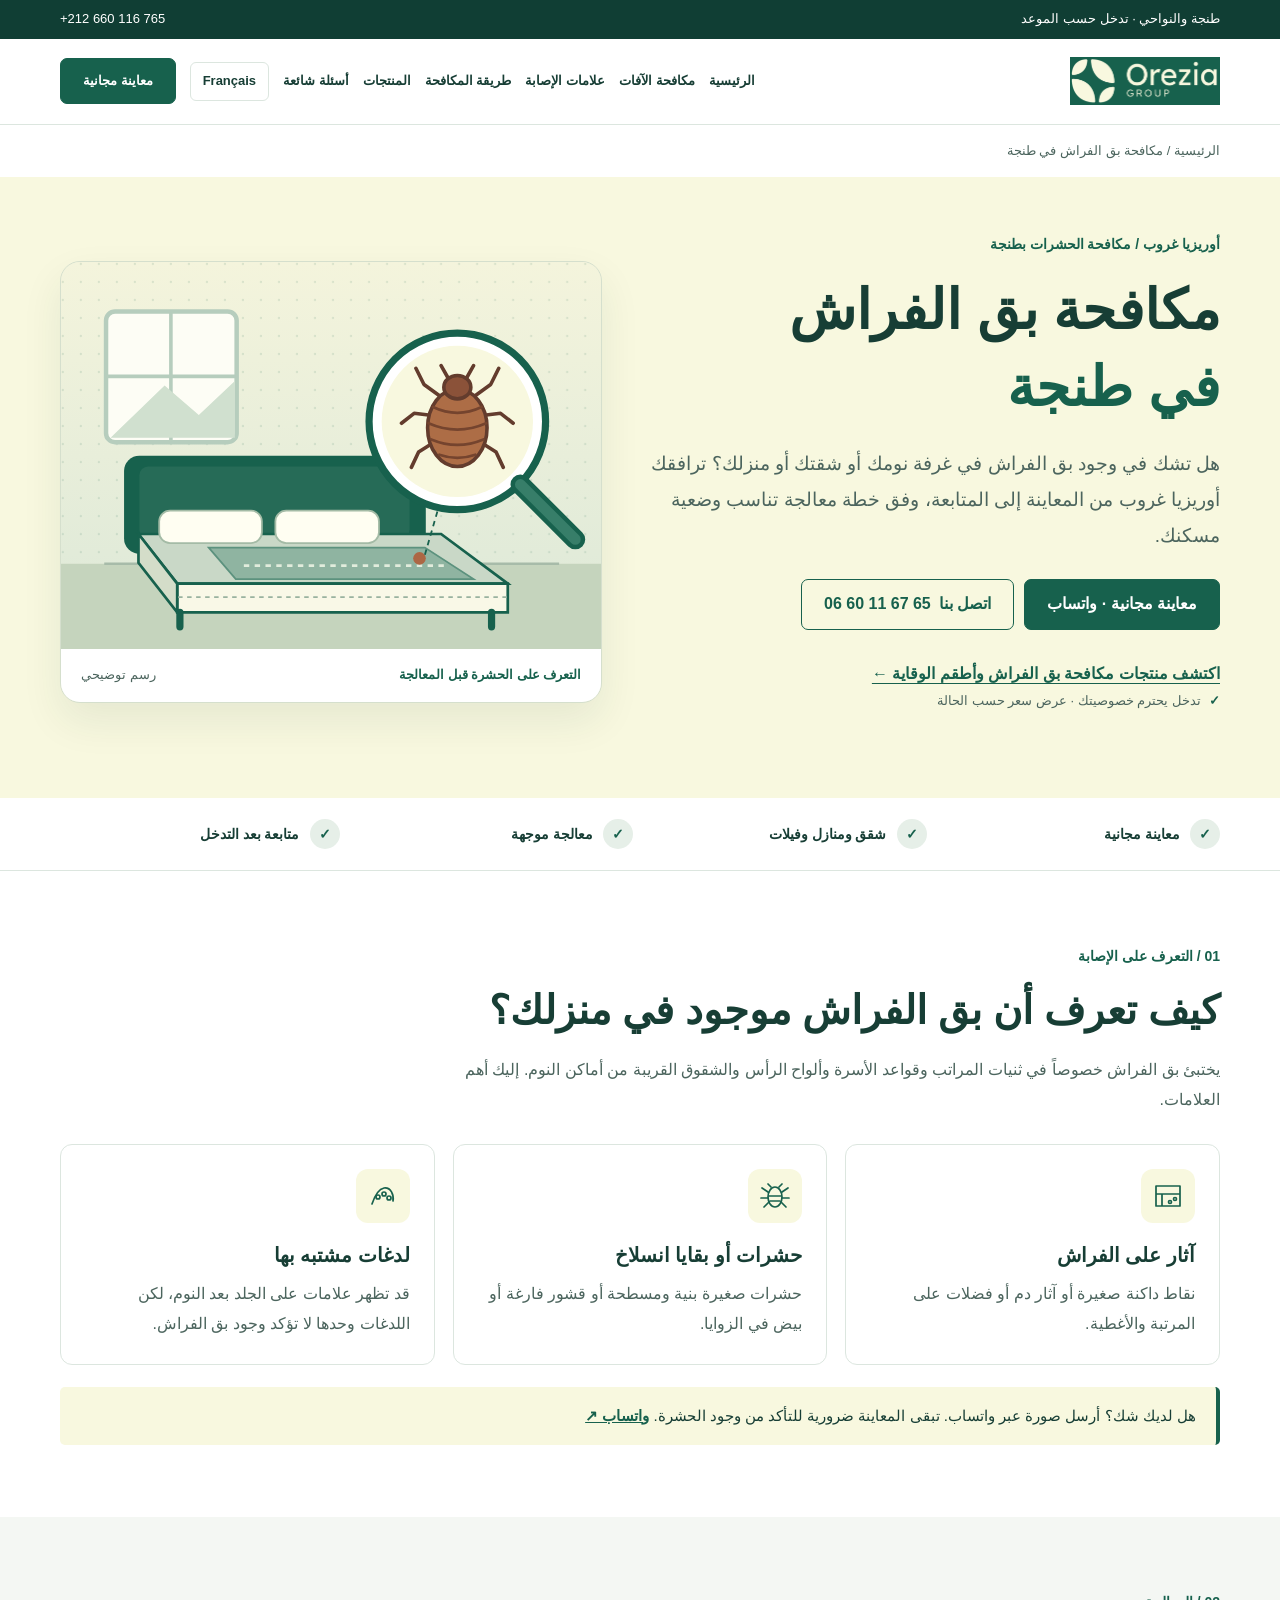
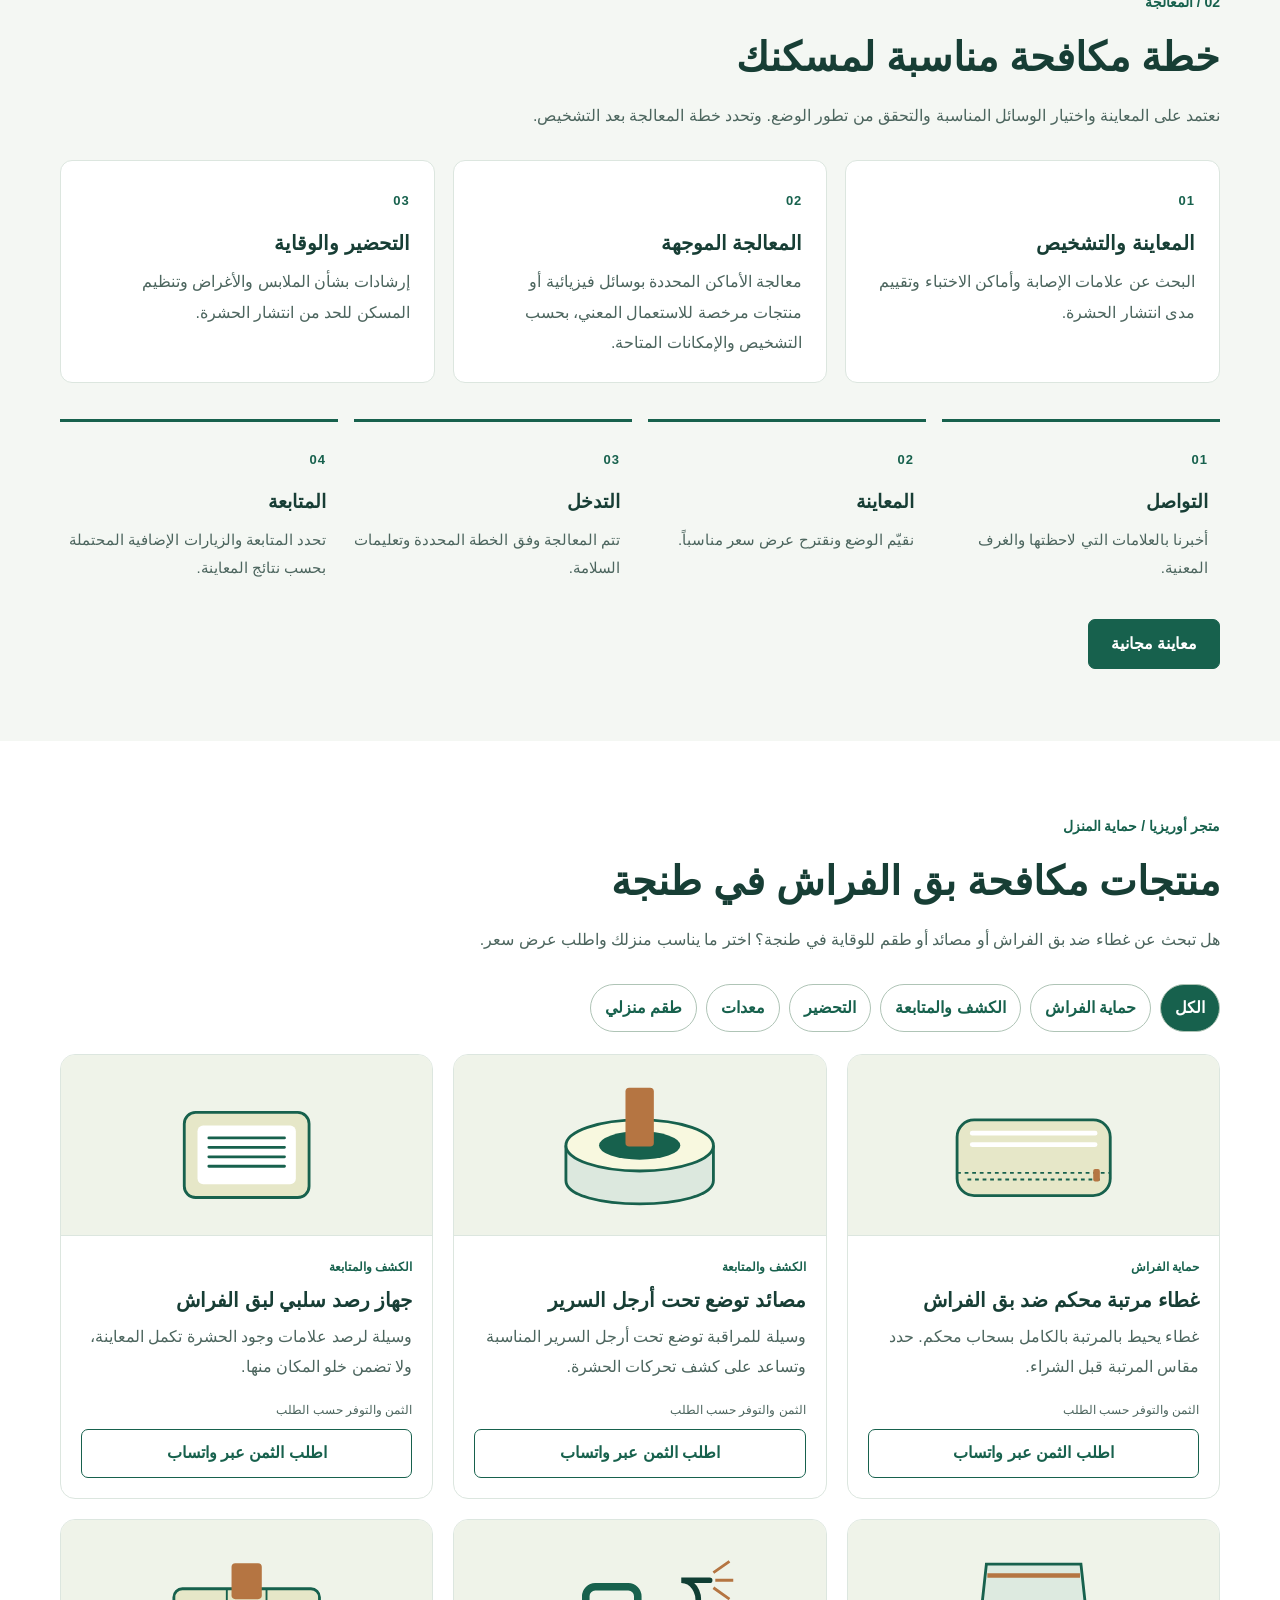
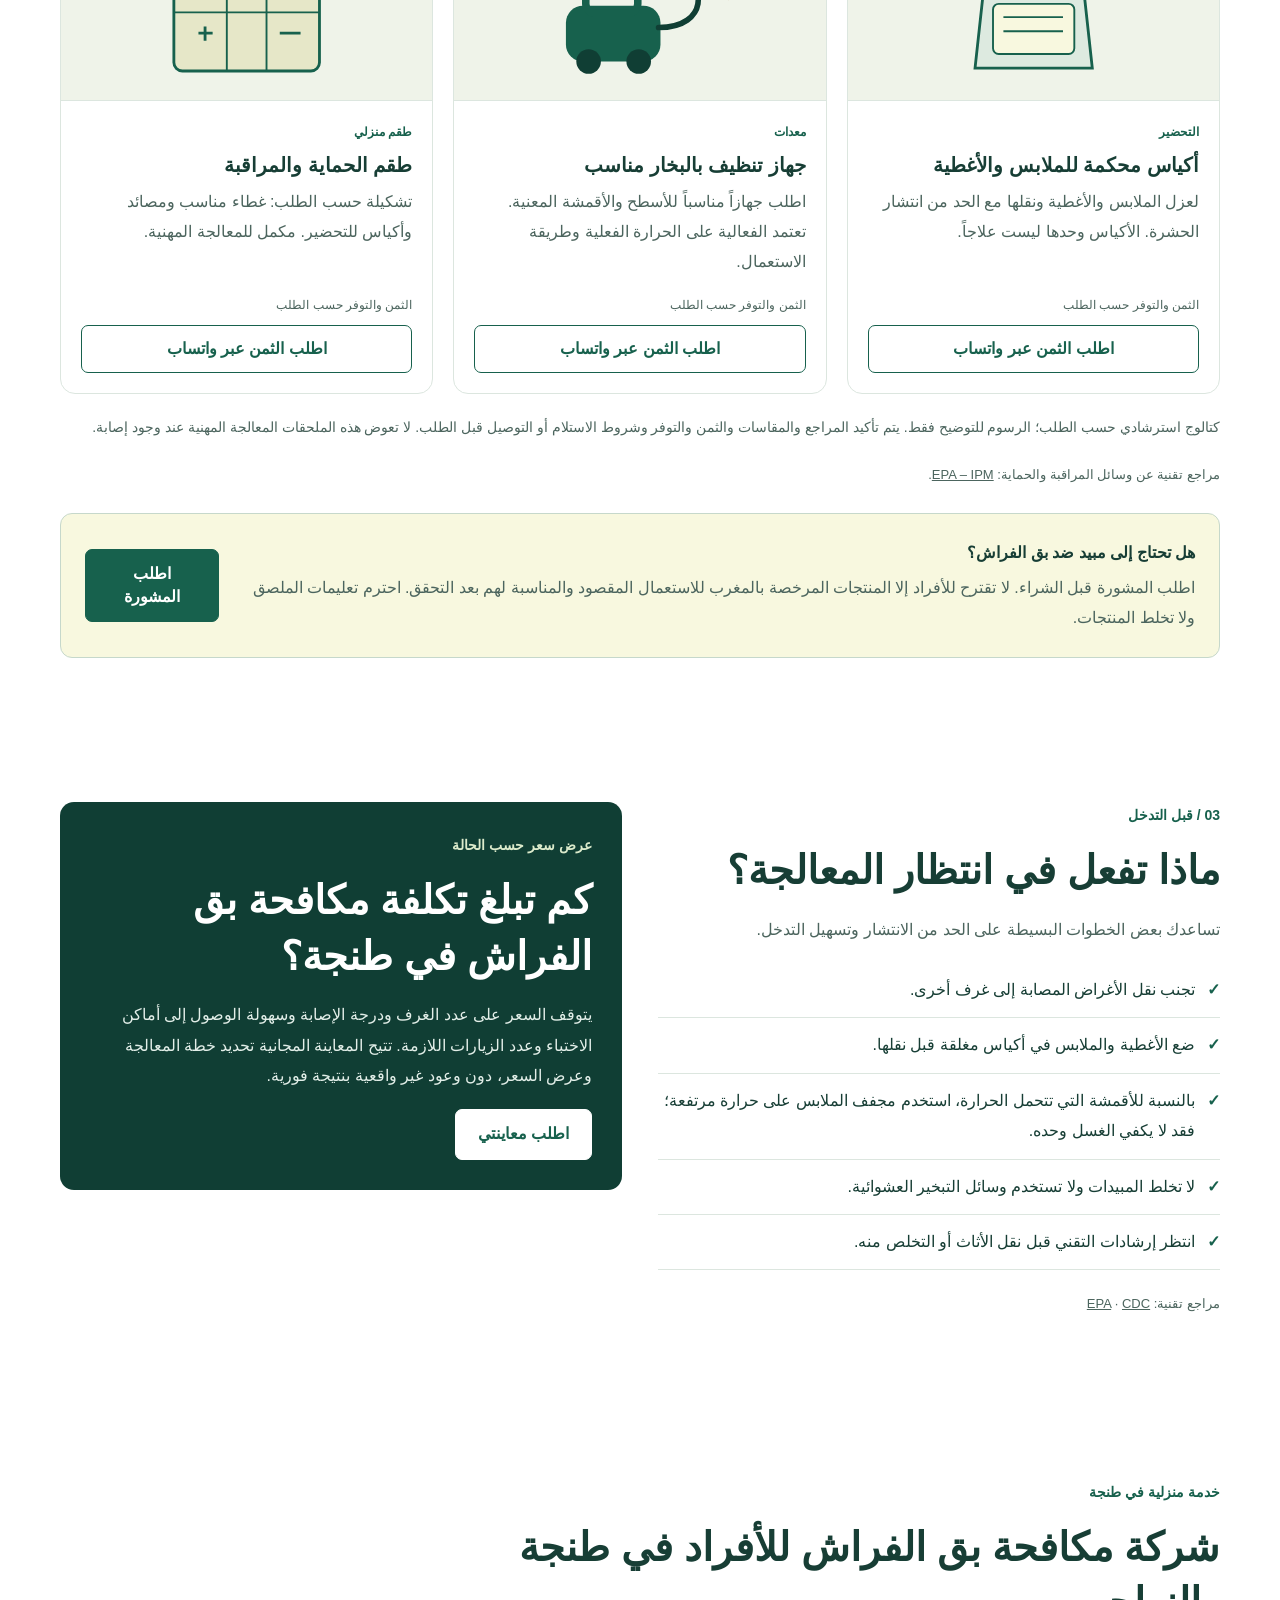
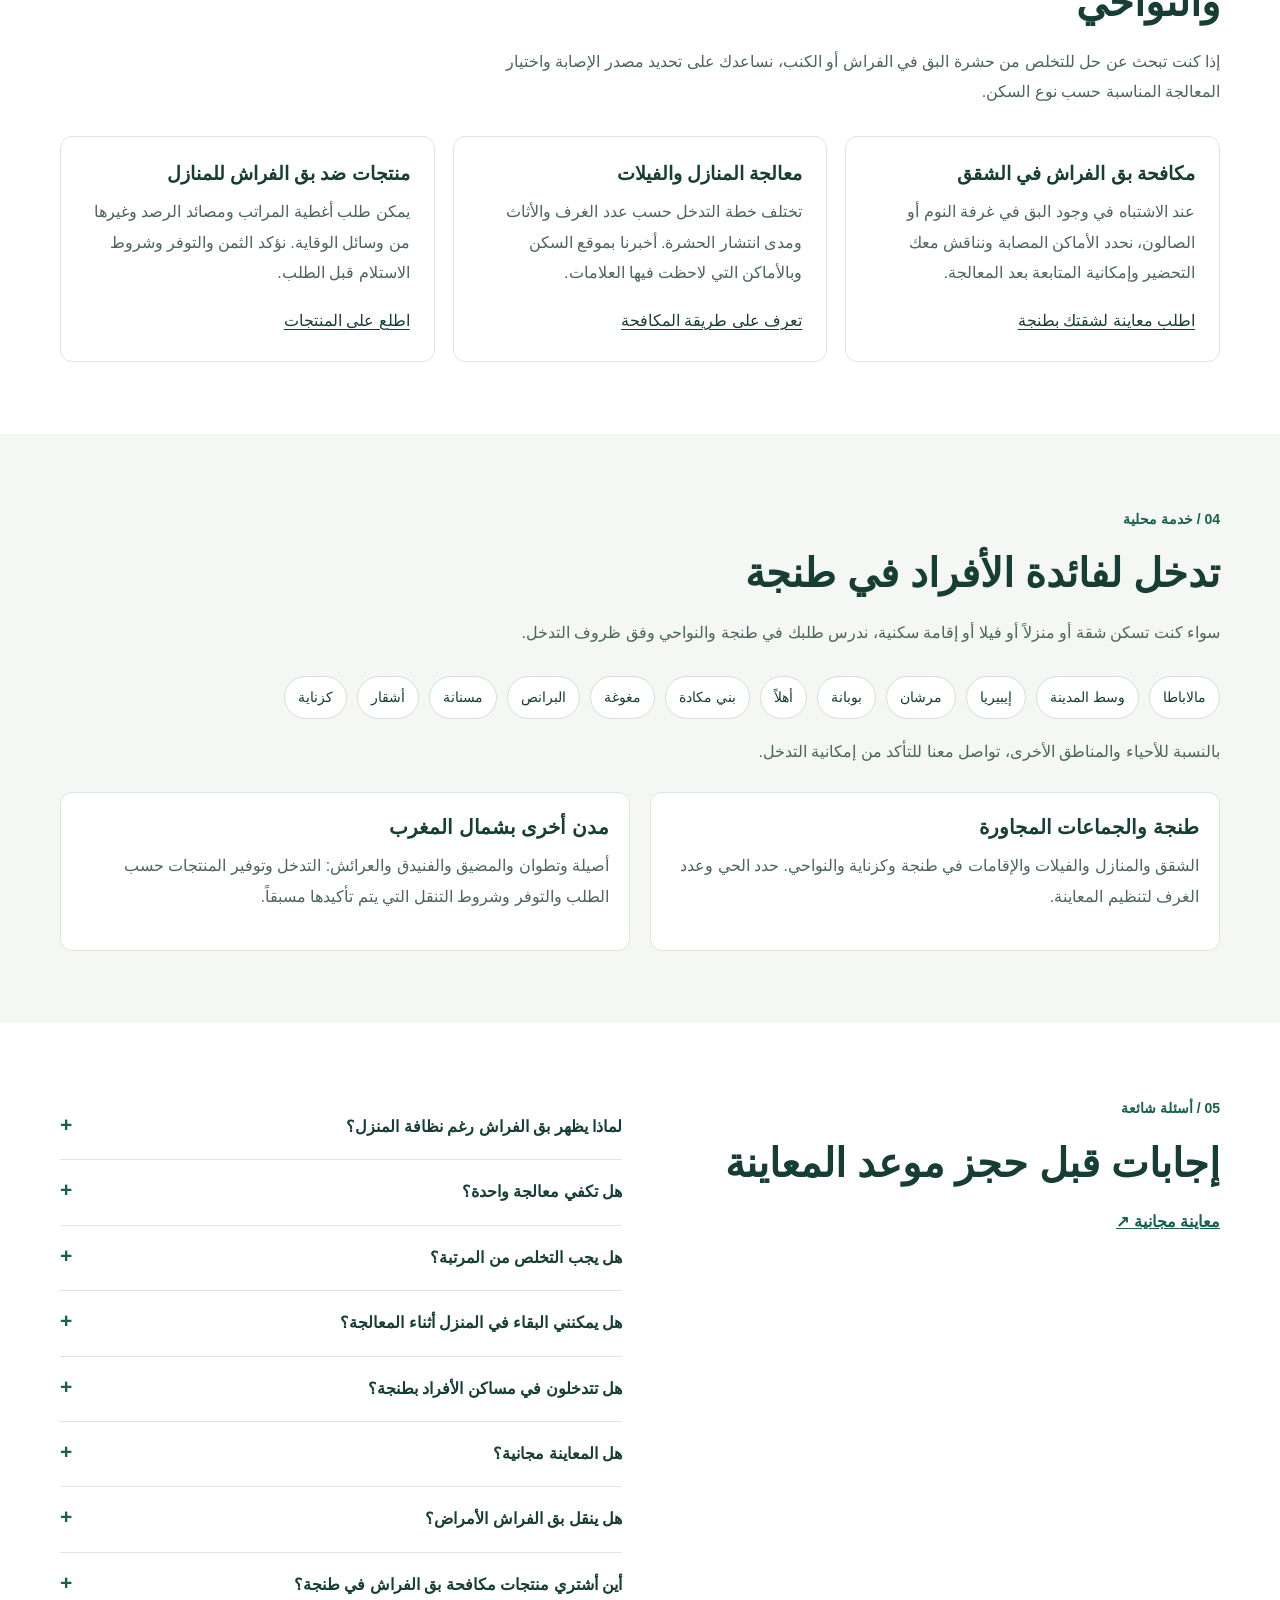
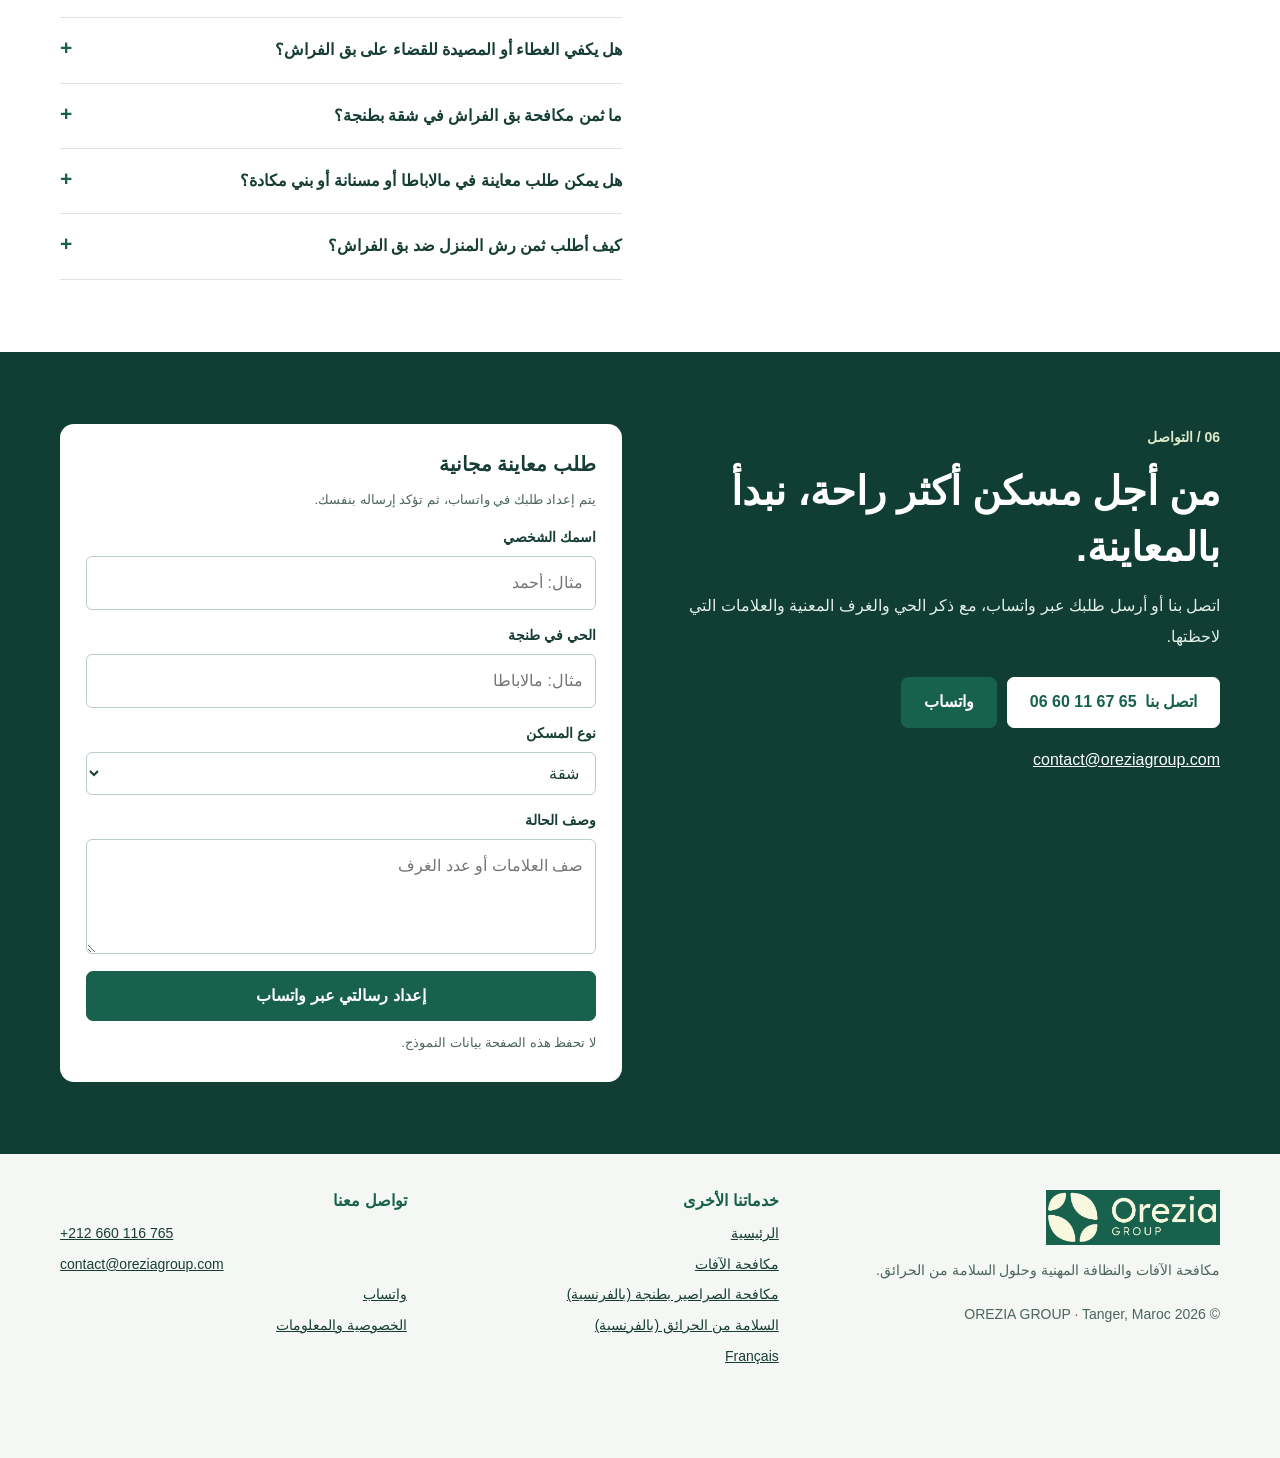
==== ar-punaises-de-lit-tanger.html @ 22193884 "Create ar-punaises-de-lit-tanger.html" ====
<!DOCTYPE html>

<html dir="rtl" lang="ar-MA"><head><meta charset="utf-8"/><meta content="width=device-width,initial-scale=1" name="viewport"/><title>مكافحة بق الفراش في طنجة | معالجة ومنتجات أوريزيا</title><meta content="شركة مكافحة بق الفراش بطنجة والنواحي للأفراد والشقق والمنازل. معاينة مجانية، عرض سعر للمعالجة ومنتجات الوقاية حسب الطلب. تواصل عبر واتساب." name="description"/><meta content="index,follow,max-image-preview:large" name="robots"/><meta content="#17614d" name="theme-color"/><link href="assets/symbole.png" rel="icon"/><link href="https://oreziagroup.com/ar-punaises-de-lit-tanger.html" rel="canonical"/><link href="https://oreziagroup.com/traitement-punaises-de-lit-tanger.html" hreflang="fr-MA" rel="alternate"/><link href="https://oreziagroup.com/ar-punaises-de-lit-tanger.html" hreflang="ar-MA" rel="alternate"/><link href="https://oreziagroup.com/traitement-punaises-de-lit-tanger.html" hreflang="x-default" rel="alternate"/><meta content="website" property="og:type"/><meta content="OREZIA GROUP" property="og:site_name"/><meta content="ar_MA" property="og:locale"/><meta content="مكافحة بق الفراش في طنجة | معالجة ومنتجات أوريزيا" property="og:title"/><meta content="شركة مكافحة بق الفراش بطنجة والنواحي للأفراد والشقق والمنازل. معاينة مجانية، عرض سعر للمعالجة ومنتجات الوقاية حسب الطلب. تواصل عبر واتساب." property="og:description"/><meta content="https://oreziagroup.com/ar-punaises-de-lit-tanger.html" property="og:url"/><meta content="https://oreziagroup.com/assets/logo.png" property="og:image"/><meta content="summary" name="twitter:card"/><script type="application/ld+json">{"@context":"https://schema.org","@graph":[{"@type":"LocalBusiness","@id":"https://oreziagroup.com/#business","name":"OREZIA GROUP","url":"https://oreziagroup.com/","logo":"https://oreziagroup.com/assets/logo.png","telephone":"+212660116765","email":"contact@oreziagroup.com","address":{"@type":"PostalAddress","addressLocality":"Tanger","addressRegion":"Tanger-Tétouan-Al Hoceïma","addressCountry":"MA"},"areaServed":{"@type":"City","name":"Tanger"}},{"@type":"WebPage","@id":"https://oreziagroup.com/ar-punaises-de-lit-tanger.html#webpage","url":"https://oreziagroup.com/ar-punaises-de-lit-tanger.html","name":"مكافحة بق الفراش في طنجة | معالجة ومنتجات أوريزيا","description":"شركة مكافحة بق الفراش بطنجة والنواحي للأفراد والشقق والمنازل. معاينة مجانية، عرض سعر للمعالجة ومنتجات الوقاية حسب الطلب. تواصل عبر واتساب.","inLanguage":"ar-MA","mainEntity":{"@id":"https://oreziagroup.com/ar-punaises-de-lit-tanger.html#service"},"breadcrumb":{"@id":"https://oreziagroup.com/ar-punaises-de-lit-tanger.html#breadcrumb"},"mentions":{"@id":"https://oreziagroup.com/ar-punaises-de-lit-tanger.html#product-list"},"publisher":{"@id":"https://oreziagroup.com/#business"}},{"@type":"Service","@id":"https://oreziagroup.com/ar-punaises-de-lit-tanger.html#service","name":"مكافحة بق الفراش في طنجة","serviceType":"مكافحة بق الفراش في طنجة","description":"شركة مكافحة بق الفراش بطنجة والنواحي للأفراد والشقق والمنازل. معاينة مجانية، عرض سعر للمعالجة ومنتجات الوقاية حسب الطلب. تواصل عبر واتساب.","url":"https://oreziagroup.com/ar-punaises-de-lit-tanger.html","provider":{"@id":"https://oreziagroup.com/#business"},"areaServed":[{"@type":"City","name":"Tanger"},{"@type":"AdministrativeArea","name":"Tanger-Tétouan-Al Hoceïma"}],"audience":{"@type":"PeopleAudience","audienceType":"الأفراد"}},{"@type":"BreadcrumbList","@id":"https://oreziagroup.com/ar-punaises-de-lit-tanger.html#breadcrumb","itemListElement":[{"@type":"ListItem","position":1,"name":"الرئيسية","item":"https://oreziagroup.com/ar.html"},{"@type":"ListItem","position":2,"name":"مكافحة بق الفراش في طنجة","item":"https://oreziagroup.com/ar-punaises-de-lit-tanger.html"}]},{"@type":"ItemList","@id":"https://oreziagroup.com/ar-punaises-de-lit-tanger.html#product-list","name":"كتالوج استرشادي لمكافحة بق الفراش","itemListElement":[{"@type":"ListItem","position":1,"name":"غطاء مرتبة محكم ضد بق الفراش","url":"https://oreziagroup.com/ar-punaises-de-lit-tanger.html#produit-housse"},{"@type":"ListItem","position":2,"name":"مصائد توضع تحت أرجل السرير","url":"https://oreziagroup.com/ar-punaises-de-lit-tanger.html#produit-intercepteur"},{"@type":"ListItem","position":3,"name":"جهاز رصد سلبي لبق الفراش","url":"https://oreziagroup.com/ar-punaises-de-lit-tanger.html#produit-moniteur"},{"@type":"ListItem","position":4,"name":"أكياس محكمة للملابس والأغطية","url":"https://oreziagroup.com/ar-punaises-de-lit-tanger.html#produit-sacs"},{"@type":"ListItem","position":5,"name":"جهاز تنظيف بالبخار مناسب","url":"https://oreziagroup.com/ar-punaises-de-lit-tanger.html#produit-vapeur"},{"@type":"ListItem","position":6,"name":"طقم الحماية والمراقبة","url":"https://oreziagroup.com/ar-punaises-de-lit-tanger.html#produit-kit"}]}]}</script><style>
:root{--green:#17614d;--deep:#103e34;--cream:#f8f8df;--ink:#173e35;--muted:#4c655e;--line:#dce6df;--white:#fff;--accent:#b57542}*{box-sizing:border-box}html{scroll-behavior:smooth;scroll-padding-top:105px}body{margin:0;color:var(--ink);background:#fff;font:16px/1.65 Arial,Helvetica,sans-serif}html[dir=rtl] body{font-family:Tahoma,Arial,sans-serif;line-height:1.9}a{color:inherit}button,input,select,textarea{font:inherit}button{cursor:pointer}a:focus-visible,button:focus-visible,input:focus-visible,select:focus-visible{outline:3px solid #b57542;outline-offset:4px}.wrap{width:min(1160px,calc(100% - 48px));margin:auto}.skip{position:absolute;inset-inline-start:12px;top:-100px;padding:10px;background:#fff;z-index:50}.skip:focus{top:10px}.top{background:var(--deep);color:#fff;font-size:13px}.top .wrap{display:flex;justify-content:space-between;align-items:center;gap:10px;padding-block:7px}.top a{text-decoration:none}.head{position:sticky;top:0;z-index:20;background:#fff;border-bottom:1px solid var(--line)}.head .wrap{display:flex;align-items:center;justify-content:space-between;gap:20px;min-height:85px}.brand{display:flex;align-items:center;text-decoration:none;flex-shrink:0}.brand img{width:174px;height:auto;display:block}.logo-fallback{display:none;font-size:23px;font-weight:800;letter-spacing:-1px;color:var(--green)}.brand img[hidden]{display:none}.brand img[hidden]+.logo-fallback{display:block}nav{display:flex;align-items:center;gap:20px;font-size:14px;font-weight:700}nav a{text-decoration:none}nav a:hover{text-decoration:underline}.lang{border:1px solid var(--line);padding:6px 12px;border-radius:6px;white-space:nowrap}.nav-toggle{display:none;background:white;color:var(--green);border:1px solid var(--line);padding:8px 12px;border-radius:6px}.btn{display:inline-flex;align-items:center;justify-content:center;gap:8px;background:var(--green);color:white;border:1px solid var(--green);text-decoration:none;padding:13px 22px;border-radius:7px;font-weight:700;text-align:center;line-height:1.4}.btn:hover{background:var(--deep)}.btn.secondary{background:transparent;color:var(--green)}.btn.secondary:hover{background:#fff}.btn.white{background:white;color:var(--green);border-color:white}.crumb{font-size:13px;color:var(--muted);padding-block:14px}.crumb a{text-decoration:none}.hero{background:var(--cream);overflow:hidden}.hero-grid{display:grid;grid-template-columns:1.05fr 1fr;align-items:center;gap:48px;padding-block:54px 66px}.eyebrow{text-transform:uppercase;font-size:12px;font-weight:800;letter-spacing:1.6px;color:var(--green);margin:0 0 14px}html[dir=rtl] .eyebrow{letter-spacing:0;font-size:14px}h1,h2,h3,p{margin-top:0}h1{font-size:clamp(34px,4.3vw,60px);line-height:1.08;letter-spacing:-1.9px;margin-bottom:20px}html[dir=rtl] h1,html[dir=rtl] h2{letter-spacing:0;line-height:1.4}h1 span{display:block;color:var(--green)}h2{font-size:clamp(28px,3.1vw,42px);line-height:1.18;letter-spacing:-.8px;margin-bottom:16px}h3{font-size:20px;line-height:1.4;margin-bottom:10px}p{color:var(--muted);margin-bottom:18px}.lead{font-size:19px;max-width:590px}.actions{display:flex;gap:10px;flex-wrap:wrap;margin-block:25px 17px}.small{font-size:13px}.hero-art{border:1px solid #d5dfcd;border-radius:20px;overflow:hidden;background:#e8edda;box-shadow:0 18px 42px #153f3015;position:relative}.hero-art svg{display:block;width:100%;height:auto}.art-cap{background:#fff;padding:14px 20px;display:flex;justify-content:space-between;align-items:center;gap:10px;font-size:13px;color:var(--muted)}.art-cap strong{color:var(--green)}.trust{border-bottom:1px solid var(--line)}.trust .wrap{display:grid;grid-template-columns:repeat(4,1fr);gap:14px;padding-block:21px}.trust-item{display:flex;align-items:center;gap:10px;font-weight:700;font-size:14px}.tick{color:var(--green);border-radius:50%;background:#e6efe8;display:inline-grid;place-items:center;width:30px;height:30px;flex:none}.section{padding-block:72px}.tint{background:#f4f7f3}.section-head{max-width:760px;margin-bottom:28px}.grid3{display:grid;grid-template-columns:repeat(3,1fr);gap:18px}.grid4{display:grid;grid-template-columns:repeat(4,1fr);gap:14px}.card{border:1px solid var(--line);border-radius:12px;background:white;padding:24px}.card p:last-child{margin-bottom:0}.num{display:inline-block;color:var(--green);font-size:13px;letter-spacing:1px;font-weight:800;margin-bottom:16px}.sign-icon{width:54px;height:54px;background:var(--cream);border-radius:12px;display:grid;place-items:center;margin-bottom:18px;color:var(--green)}.sign-icon svg{width:32px;height:32px}.notice{margin-top:22px;background:var(--cream);border-inline-start:4px solid var(--green);padding:15px 20px;border-radius:5px;font-size:15px}.split{display:grid;grid-template-columns:1fr 1fr;gap:36px;align-items:start}.steps{display:grid;grid-template-columns:repeat(4,1fr);gap:16px;list-style:none;padding:0;margin:0}.steps li{border-top:3px solid var(--green);padding:22px 12px 0 0}.steps h3{font-size:19px}.steps p{font-size:15px}.checklist{list-style:none;padding:0;margin:0}.checklist li{padding:12px 0;border-bottom:1px solid var(--line);display:flex;gap:12px}.checklist li::before{content:'✓';color:var(--green);font-weight:bold}.pricebox{background:var(--deep);color:white;padding:30px;border-radius:14px}.pricebox p{color:#e2eee8}.pricebox .eyebrow{color:#dbeacb}.tags{display:flex;flex-wrap:wrap;gap:10px;margin-top:20px}.tag{border:1px solid #d4e0d7;background:white;border-radius:99px;padding:7px 13px;font-size:14px}.faq details{border-bottom:1px solid var(--line);padding:17px 0}.faq summary{font-weight:700;cursor:pointer;list-style:none;display:flex;justify-content:space-between;gap:20px}.faq summary::-webkit-details-marker{display:none}.faq summary::after{content:'+';color:var(--green);font-size:21px;line-height:1.2}.faq details[open] summary::after{content:'−'}.faq details p{margin:12px 0 0}.contact{background:var(--deep);color:white}.contact p{color:#e2eee8}.contact .eyebrow{color:#dceacb}.contact a:not(.btn){color:white}.contactform{background:white;color:var(--ink);border-radius:14px;padding:26px}.contactform p{color:var(--muted)}.contactform label{display:block;font-weight:700;font-size:14px;margin:12px 0 5px}.contactform input,.contactform select,.contactform textarea{display:block;width:100%;border:1px solid #bacdc1;border-radius:6px;padding:11px 12px;background:white;color:var(--ink)}.contactform .btn{width:100%;margin-top:17px}.contactform .small{margin:10px 0 0}.footer{background:#f4f7f3;padding:32px 0 85px}.footer .wrap{display:grid;grid-template-columns:1.2fr 1fr 1fr;gap:25px}.footer a{display:block;margin-block:4px;font-size:14px}.footer p{font-size:14px}.footer strong{color:var(--green)}.mobilebar{display:none}.sources{font-size:13px;color:var(--muted);margin-top:22px}.sources a{text-decoration:underline}.plain{color:inherit}.hero-note{display:flex;align-items:center;gap:8px}.hero-note::before{content:'✓';color:var(--green);font-weight:bold}.inline-link{font-weight:700;color:var(--green)}
@media(max-width:920px){.head .wrap{min-height:72px}.nav-toggle{display:block}.head nav{display:flex;flex-direction:column;align-items:stretch;gap:0;background:white;border-bottom:1px solid var(--line);padding:12px 24px;position:absolute;top:100%;inset-inline:0;box-shadow:0 10px 20px #0001}.head nav[hidden]{display:none}.head nav a{padding:12px 0}.head nav .btn{padding:12px}.hero-grid{gap:28px}.grid4,.steps{grid-template-columns:repeat(2,1fr)}.trust .wrap{grid-template-columns:repeat(2,1fr)}}@media(min-width:921px){.head nav[hidden]{display:flex}}@media(max-width:640px){html{scroll-padding-top:85px}.wrap{width:calc(100% - 32px)}.top .wrap{font-size:11px}.brand img{width:145px}.hero-grid,.split,.grid3,.footer .wrap{grid-template-columns:1fr}.hero-grid{padding-block:32px 38px;gap:24px}.section{padding-block:44px}.lead{font-size:17px}.trust .wrap{gap:12px}.trust-item{font-size:12px}.tick{width:24px;height:24px}.card{padding:18px}.steps{gap:14px}.steps li{padding-top:14px}.actions .btn{flex:1 1 100%}.mobilebar{display:grid;grid-template-columns:1fr 1fr;position:fixed;bottom:0;inset-inline:0;z-index:30;background:white;border-top:1px solid var(--line);padding:8px 12px calc(8px + env(safe-area-inset-bottom));gap:8px}.mobilebar .btn{padding:10px 8px;font-size:14px}.footer{padding-bottom:95px}.pricebox,.contactform{padding:20px}}@media(prefers-reduced-motion:reduce){html{scroll-behavior:auto}}

/* OREZIA — catalogue et conversion */
#main-nav{gap:14px}.head nav{font-size:13px}.shop-grid{display:grid;grid-template-columns:repeat(3,minmax(0,1fr));gap:20px}.shop-card{border:1px solid var(--line);border-radius:15px;overflow:hidden;display:flex;flex-direction:column;background:#fff;min-width:0}.shop-art{background:#eff3e9;padding:12px;text-align:center;border-bottom:1px solid var(--line)}.shop-art svg{display:block;width:100%;height:156px}.shop-content{display:flex;flex-direction:column;flex:1;padding:20px;gap:8px}.shop-content h3{margin:0;font-size:20px;line-height:1.35}.shop-content p{margin:0 0 8px;flex:1}.shop-content .btn{margin-top:auto;width:100%;padding:12px 9px}.shop-type{font-weight:700;font-size:12px;color:var(--green)}.shop-note{font-size:14px;margin-top:20px}.shop-filter{display:flex;gap:9px;flex-wrap:wrap;margin:22px 0}.shop-filter button{border:1px solid #afc4b6;background:white;color:var(--green);padding:8px 14px;border-radius:24px;font-weight:700}.shop-filter button[aria-pressed=true]{background:var(--green);color:white}.shop-card[hidden],.shop-filter[hidden]{display:none}.shop-callout{margin-top:26px;border:1px solid #c6d8cb;border-radius:12px;padding:24px;background:var(--cream);display:flex;align-items:center;justify-content:space-between;gap:20px}.shop-callout p{margin:4px 0 0}.local-list{display:grid;grid-template-columns:1fr 1fr;gap:20px;margin-top:25px}.local-list article{border:1px solid var(--line);background:white;border-radius:12px;padding:20px}.local-list h3{margin-top:0}.hero-shop-link{display:inline-block;margin-top:12px;font-weight:700;color:var(--green);text-underline-offset:4px}.shop-card .small{font-size:12px;color:var(--muted)}.head .wrap{gap:12px}.head nav a{white-space:nowrap}.head nav{gap:12px}.head .brand img{width:150px}@media(max-width:1100px){.head nav a{white-space:normal}.head nav{gap:10px}.head .brand img{width:140px}}@media(max-width:920px){.head nav{max-height:calc(100dvh - 88px);overflow:auto}.shop-grid{grid-template-columns:repeat(2,minmax(0,1fr))}}@media(max-width:640px){.shop-grid,.local-list{grid-template-columns:1fr}.shop-callout{align-items:stretch;flex-direction:column}.shop-art svg{height:145px}.shop-content{padding:18px}}

.mobile-lang{display:none;text-decoration:none;color:var(--green);font-size:14px;font-weight:700;margin-inline-start:auto}.local-content .card a{text-decoration:underline;text-underline-offset:3px}.local-content .card h3{font-size:19px}@media(max-width:920px){.mobile-lang{display:inline-flex;align-items:center;padding:7px 10px}.head .wrap{gap:8px}.head .nav-toggle{flex-shrink:0}}@media(max-width:390px){.head .brand img{width:112px}.head .wrap{width:calc(100% - 28px)}.head .nav-toggle{padding:7px 8px;font-size:13px}}
</style><meta content="مكافحة بق الفراش في طنجة | معالجة ومنتجات أوريزيا" name="twitter:title"/><meta content="شركة مكافحة بق الفراش بطنجة والنواحي للأفراد والشقق والمنازل. معاينة مجانية، عرض سعر للمعالجة ومنتجات الوقاية حسب الطلب. تواصل عبر واتساب." name="twitter:description"/><meta content="fr_MA" property="og:locale:alternate"/></head>
<body><a class="skip" href="#main">انتقل إلى المحتوى</a><div class="top"><div class="wrap"><span>طنجة والنواحي · تدخل حسب الموعد</span><a dir="ltr" href="tel:+212660116765">+212 660 116 765</a></div></div><header class="head"><div class="wrap"><a aria-label="OREZIA GROUP – الرئيسية" class="brand" href="/ar.html"><img alt="OREZIA GROUP" height="191" onerror="this.hidden=true" src="assets/logo.png" width="603"/><span class="logo-fallback">OREZIA GROUP</span></a><a aria-label="Français" class="lang mobile-lang" href="traitement-punaises-de-lit-tanger.html" hreflang="fr-MA" lang="fr">FR</a><button aria-controls="main-nav" aria-expanded="false" class="nav-toggle" type="button">القائمة ☰</button><nav id="main-nav"><a href="/ar.html">الرئيسية</a><a href="/#expertise">مكافحة الآفات</a><a href="#signes">علامات الإصابة</a><a href="#traitement">طريقة المكافحة</a><a href="#boutique">المنتجات</a><a href="#faq">أسئلة شائعة</a><a class="lang" href="traitement-punaises-de-lit-tanger.html" hreflang="fr-MA" lang="fr">Français</a><a class="btn" href="#contact">معاينة مجانية</a></nav></div></header>
<main id="main"><div class="wrap crumb"><a href="/ar.html">الرئيسية</a> / <span aria-current="page">مكافحة بق الفراش في طنجة</span></div><section class="hero"><div class="wrap hero-grid"><div><p class="eyebrow">أوريزيا غروب / مكافحة الحشرات بطنجة</p><h1>مكافحة بق الفراش <span>في طنجة</span></h1><p class="lead">هل تشك في وجود بق الفراش في غرفة نومك أو شقتك أو منزلك؟ ترافقك أوريزيا غروب من المعاينة إلى المتابعة، وفق خطة معالجة تناسب وضعية مسكنك.</p><div class="actions"><a class="btn" href="https://wa.me/212660116765?text=%D8%A7%D9%84%D8%B3%D9%84%D8%A7%D9%85%20%D8%B9%D9%84%D9%8A%D9%83%D9%85%D8%8C%20%D8%A3%D9%88%D8%AF%20%D8%B7%D9%84%D8%A8%20%D9%85%D8%B9%D8%A7%D9%8A%D9%86%D8%A9%20%D9%84%D8%A8%D9%82%20%D8%A7%D9%84%D9%81%D8%B1%D8%A7%D8%B4%20%D9%81%D9%8A%20%D8%B7%D9%86%D8%AC%D8%A9%20%D9%85%D9%86%20%D8%A3%D9%88%D8%B1%D9%8A%D8%B2%D9%8A%D8%A7%20%D8%BA%D8%B1%D9%88%D8%A8.">معاينة مجانية · واتساب</a><a class="btn secondary" href="tel:+212660116765">اتصل بنا <bdi>06 60 11 67 65</bdi></a></div><a class="hero-shop-link" href="#boutique">اكتشف منتجات مكافحة بق الفراش وأطقم الوقاية ←</a><p class="small hero-note">تدخل يحترم خصوصيتك · عرض سعر حسب الحالة</p></div><div class="hero-art"><svg aria-label="رسم توضيحي لسرير وحشرة بق الفراش مكبرة قرب المرتبة" role="img" viewbox="0 0 600 430" xmlns="http://www.w3.org/2000/svg"><defs><pattern height="20" id="dots" patternunits="userSpaceOnUse" width="20"><circle cx="2" cy="2" fill="#17614d" opacity=".12" r="1.3"></circle></pattern><lineargradient id="wall" x2="0" y2="1"><stop stop-color="#f4f4dc"></stop><stop offset="1" stop-color="#dce8d8"></stop></lineargradient></defs><rect fill="url(#wall)" height="430" width="600"></rect><rect fill="url(#dots)" height="430" width="600"></rect><path d="M0 335h600v95H0z" fill="#c5d4bd"></path><path d="M48 335h505" stroke="#a7bba9" stroke-width="3"></path><rect fill="#fdfdf5" height="145" rx="10" stroke="#b6cdbd" stroke-width="5" width="145" x="50" y="55"></rect><path d="M122 56v142M52 127h142" stroke="#b6cdbd" stroke-width="4"></path><path d="M55 195l60-58 38 33 40-38v63" fill="#d0e0cf"></path><rect fill="#17614d" height="109" rx="17" width="335" x="70" y="215"></rect><rect fill="#266b57" height="80" rx="10" width="300" x="87" y="227"></rect><path d="M86 302h336l74 55H129z" fill="#c9d8c7" stroke="#17614d" stroke-width="3"></path><path d="M129 357h367v32H129z" fill="#f9f8e7" stroke="#17614d" stroke-width="3"></path><path d="M86 302l43 55v32l-43-55z" fill="#d4ddc9" stroke="#17614d" stroke-width="3"></path><path d="M130 372h366" stroke="#99b29f" stroke-dasharray="5 5" stroke-width="2"></path><path d="M132 389v16m346-16v16" stroke="#17614d" stroke-linecap="round" stroke-width="8"></path><rect fill="#fffef2" height="36" rx="12" stroke="#a4bba6" stroke-width="2" width="114" x="109" y="276"></rect><rect fill="#fffef2" height="36" rx="12" stroke="#a4bba6" stroke-width="2" width="115" x="238" y="276"></rect><path d="M164 317h240l54 35H194z" fill="#8fb4a1" stroke="#5c927e" stroke-width="2"></path><path d="M203 337h222" stroke="#e1ecdc" stroke-dasharray="6 6" stroke-width="3"></path><circle cx="440" cy="177" fill="#fff" r="98" stroke="#17614d" stroke-width="8"></circle><circle cx="440" cy="177" fill="#f8f8df" r="84"></circle><path d="M510 247l61 61" stroke="#17614d" stroke-linecap="round" stroke-width="22"></path><path d="M510 247l61 61" stroke="#377e69" stroke-linecap="round" stroke-width="12"></path><g stroke="#633c2d" stroke-linecap="round" stroke-linejoin="round" stroke-width="4"><path d="M421 149l-18-13-9-18m65 31 18-13 9-18m-69 53-25-3-14 11m85-8 25-3 14 11m-83 18-22 14-8 17m72-31 22 14 8 17M431 131l-9-16m27 16 9-16" fill="none"></path><ellipse cx="440" cy="184" fill="#ad6d46" rx="33" ry="43"></ellipse><ellipse cx="440" cy="139" fill="#8b5239" rx="15" ry="13"></ellipse><path d="M413 161q27 13 54 0m-59 18q32 14 64 0m-61 18q29 12 58 0m-49 17q20 7 40 0" fill="none" stroke="#75442e" stroke-width="3"></path></g><circle cx="398" cy="329" fill="#ac6744" r="7"></circle><path d="M404 325l15-52" stroke="#17614d" stroke-dasharray="6 5" stroke-width="2"></path></svg><div class="art-cap"><strong>التعرف على الحشرة قبل المعالجة</strong><span>رسم توضيحي</span></div></div></div></section><div class="trust"><div class="wrap"><div class="trust-item"><span aria-hidden="true" class="tick">✓</span>معاينة مجانية</div><div class="trust-item"><span aria-hidden="true" class="tick">✓</span>شقق ومنازل وفيلات</div><div class="trust-item"><span aria-hidden="true" class="tick">✓</span>معالجة موجهة</div><div class="trust-item"><span aria-hidden="true" class="tick">✓</span>متابعة بعد التدخل</div></div></div>
<section class="section" id="signes"><div class="wrap"><div class="section-head"><p class="eyebrow">01 / التعرف على الإصابة</p><h2>كيف تعرف أن بق الفراش موجود في منزلك؟</h2><p>يختبئ بق الفراش خصوصاً في ثنيات المراتب وقواعد الأسرة وألواح الرأس والشقوق القريبة من أماكن النوم. إليك أهم العلامات.</p></div><div class="grid3"><article class="card"><div class="sign-icon"><svg aria-hidden="true" fill="none" stroke="currentColor" stroke-linecap="round" stroke-linejoin="round" stroke-width="1.7" viewbox="0 0 32 32"><path d="M4 6h24v20H4zM4 14h24M10 14v12"></path><circle cx="23" cy="19" r="1.5"></circle><circle cx="18" cy="22" r="1.5"></circle></svg></div><h3>آثار على الفراش</h3><p>نقاط داكنة صغيرة أو آثار دم أو فضلات على المرتبة والأغطية.</p></article><article class="card"><div class="sign-icon"><svg aria-hidden="true" fill="none" stroke="currentColor" stroke-linecap="round" stroke-linejoin="round" stroke-width="1.7" viewbox="0 0 32 32"><ellipse cx="16" cy="17" rx="7" ry="10"></ellipse><path d="M12 7l-3-3m11 3 3-3M9 12l-6-4m6 10H2m8 4-5 5m18-15 6-4m-6 10h7m-8 4 5 5M10 16h12m-11 5h10"></path></svg></div><h3>حشرات أو بقايا انسلاخ</h3><p>حشرات صغيرة بنية ومسطحة أو قشور فارغة أو بيض في الزوايا.</p></article><article class="card"><div class="sign-icon"><svg aria-hidden="true" fill="none" stroke="currentColor" stroke-linecap="round" stroke-linejoin="round" stroke-width="1.7" viewbox="0 0 32 32"><path d="M5 24c3-9 7-15 12-16 7-1 10 7 9 13"></path><circle cx="11" cy="17" r="2"></circle><circle cx="17" cy="14" r="2"></circle><circle cx="22" cy="18" r="2"></circle></svg></div><h3>لدغات مشتبه بها</h3><p>قد تظهر علامات على الجلد بعد النوم، لكن اللدغات وحدها لا تؤكد وجود بق الفراش.</p></article></div><div class="notice">هل لديك شك؟ أرسل صورة عبر واتساب. تبقى المعاينة ضرورية للتأكد من وجود الحشرة. <a class="inline-link" href="https://wa.me/212660116765?text=%D8%A7%D9%84%D8%B3%D9%84%D8%A7%D9%85%20%D8%B9%D9%84%D9%8A%D9%83%D9%85%D8%8C%20%D8%A3%D9%88%D8%AF%20%D8%B7%D9%84%D8%A8%20%D9%85%D8%B9%D8%A7%D9%8A%D9%86%D8%A9%20%D9%84%D8%A8%D9%82%20%D8%A7%D9%84%D9%81%D8%B1%D8%A7%D8%B4%20%D9%81%D9%8A%20%D8%B7%D9%86%D8%AC%D8%A9%20%D9%85%D9%86%20%D8%A3%D9%88%D8%B1%D9%8A%D8%B2%D9%8A%D8%A7%20%D8%BA%D8%B1%D9%88%D8%A8.">واتساب ↗</a></div></div></section>
<section class="section tint" id="traitement"><div class="wrap"><div class="section-head"><p class="eyebrow">02 / المعالجة</p><h2>خطة مكافحة مناسبة لمسكنك</h2><p>نعتمد على المعاينة واختيار الوسائل المناسبة والتحقق من تطور الوضع. وتحدد خطة المعالجة بعد التشخيص.</p></div><div class="grid3"><article class="card"><span class="num">01</span><h3>المعاينة والتشخيص</h3><p>البحث عن علامات الإصابة وأماكن الاختباء وتقييم مدى انتشار الحشرة.</p></article><article class="card"><span class="num">02</span><h3>المعالجة الموجهة</h3><p>معالجة الأماكن المحددة بوسائل فيزيائية أو منتجات مرخصة للاستعمال المعني، بحسب التشخيص والإمكانات المتاحة.</p></article><article class="card"><span class="num">03</span><h3>التحضير والوقاية</h3><p>إرشادات بشأن الملابس والأغراض وتنظيم المسكن للحد من انتشار الحشرة.</p></article></div><div style="margin-top:36px"><ol class="steps"><li><span class="num">01</span><h3>التواصل</h3><p>أخبرنا بالعلامات التي لاحظتها والغرف المعنية.</p></li><li><span class="num">02</span><h3>المعاينة</h3><p>نقيّم الوضع ونقترح عرض سعر مناسباً.</p></li><li><span class="num">03</span><h3>التدخل</h3><p>تتم المعالجة وفق الخطة المحددة وتعليمات السلامة.</p></li><li><span class="num">04</span><h3>المتابعة</h3><p>تحدد المتابعة والزيارات الإضافية المحتملة بحسب نتائج المعاينة.</p></li></ol></div><a class="btn" href="#contact" style="margin-top:18px">معاينة مجانية</a></div></section><section class="section" id="boutique"><div class="wrap"><div class="section-head"><p class="eyebrow">متجر أوريزيا / حماية المنزل</p><h2>منتجات مكافحة بق الفراش في طنجة</h2><p>هل تبحث عن غطاء ضد بق الفراش أو مصائد أو طقم للوقاية في طنجة؟ اختر ما يناسب منزلك واطلب عرض سعر.</p></div><div aria-label="تصفية المنتجات" class="shop-filter" hidden="" role="group"><button aria-pressed="true" data-cat="الكل" type="button">الكل</button><button aria-pressed="false" data-cat="حماية الفراش" type="button">حماية الفراش</button><button aria-pressed="false" data-cat="الكشف والمتابعة" type="button">الكشف والمتابعة</button><button aria-pressed="false" data-cat="التحضير" type="button">التحضير</button><button aria-pressed="false" data-cat="معدات" type="button">معدات</button><button aria-pressed="false" data-cat="طقم منزلي" type="button">طقم منزلي</button></div><div class="shop-grid"><article class="shop-card" data-category="حماية الفراش" id="produit-housse"><div class="shop-art"><svg aria-label="رسم توضيحي: غطاء مرتبة محكم ضد بق الفراش" role="img" viewbox="0 0 240 165" xmlns="http://www.w3.org/2000/svg"><rect fill="#e6e7c8" height="80" rx="18" stroke="#17614d" stroke-width="3" width="162" x="39" y="56"></rect><path d="M39 112h162M50 119h140" stroke="#17614d" stroke-dasharray="4 4" stroke-width="2"></path><path d="M55 70h130M55 82h130" stroke="#fff" stroke-linecap="round" stroke-width="5"></path><rect fill="#b57542" height="13" rx="2" width="7" x="183" y="108"></rect></svg></div><div class="shop-content"><span class="shop-type">حماية الفراش</span><h3>غطاء مرتبة محكم ضد بق الفراش</h3><p>غطاء يحيط بالمرتبة بالكامل بسحاب محكم. حدد مقاس المرتبة قبل الشراء.</p><span class="small">الثمن والتوفر حسب الطلب</span><a class="btn secondary" href="https://wa.me/212660116765?text=%D8%A7%D9%84%D8%B3%D9%84%D8%A7%D9%85%20%D8%B9%D9%84%D9%8A%D9%83%D9%85%D8%8C%20%D8%A3%D8%B1%D9%8A%D8%AF%20%D9%85%D8%B9%D8%B1%D9%81%D8%A9%20%D8%A7%D9%84%D8%AB%D9%85%D9%86%20%D9%88%D8%A7%D9%84%D8%AA%D9%88%D9%81%D8%B1%3A%20%D8%BA%D8%B7%D8%A7%D8%A1%20%D9%85%D8%B1%D8%AA%D8%A8%D8%A9%20%D9%85%D8%AD%D9%83%D9%85%20%D8%B6%D8%AF%20%D8%A8%D9%82%20%D8%A7%D9%84%D9%81%D8%B1%D8%A7%D8%B4.%20%D8%A7%D9%84%D9%85%D8%AF%D9%8A%D9%86%D8%A9%3A%20">اطلب الثمن عبر واتساب</a></div></article><article class="shop-card" data-category="الكشف والمتابعة" id="produit-intercepteur"><div class="shop-art"><svg aria-label="رسم توضيحي: مصائد توضع تحت أرجل السرير" role="img" viewbox="0 0 240 165" xmlns="http://www.w3.org/2000/svg"><ellipse cx="120" cy="121" fill="#b8cbbf" rx="78" ry="25"></ellipse><path d="M42 83v37c0 33 156 33 156 0V83" fill="#dce8de" stroke="#17614d" stroke-width="3"></path><ellipse cx="120" cy="83" fill="#f8f8df" rx="78" ry="27" stroke="#17614d" stroke-width="3"></ellipse><ellipse cx="120" cy="83" fill="#17614d" rx="43" ry="15"></ellipse><rect fill="#b57542" height="62" rx="4" width="30" x="105" y="22"></rect></svg></div><div class="shop-content"><span class="shop-type">الكشف والمتابعة</span><h3>مصائد توضع تحت أرجل السرير</h3><p>وسيلة للمراقبة توضع تحت أرجل السرير المناسبة وتساعد على كشف تحركات الحشرة.</p><span class="small">الثمن والتوفر حسب الطلب</span><a class="btn secondary" href="https://wa.me/212660116765?text=%D8%A7%D9%84%D8%B3%D9%84%D8%A7%D9%85%20%D8%B9%D9%84%D9%8A%D9%83%D9%85%D8%8C%20%D8%A3%D8%B1%D9%8A%D8%AF%20%D9%85%D8%B9%D8%B1%D9%81%D8%A9%20%D8%A7%D9%84%D8%AB%D9%85%D9%86%20%D9%88%D8%A7%D9%84%D8%AA%D9%88%D9%81%D8%B1%3A%20%D9%85%D8%B5%D8%A7%D8%A6%D8%AF%20%D8%AA%D9%88%D8%B6%D8%B9%20%D8%AA%D8%AD%D8%AA%20%D8%A3%D8%B1%D8%AC%D9%84%20%D8%A7%D9%84%D8%B3%D8%B1%D9%8A%D8%B1.%20%D8%A7%D9%84%D9%85%D8%AF%D9%8A%D9%86%D8%A9%3A%20">اطلب الثمن عبر واتساب</a></div></article><article class="shop-card" data-category="الكشف والمتابعة" id="produit-moniteur"><div class="shop-art"><svg aria-label="رسم توضيحي: جهاز رصد سلبي لبق الفراش" role="img" viewbox="0 0 240 165" xmlns="http://www.w3.org/2000/svg"><rect fill="#e6e7c8" height="90" rx="12" stroke="#17614d" stroke-width="3" width="132" x="54" y="48"></rect><rect fill="#fff" height="62" rx="6" width="104" x="68" y="62"></rect><path d="M80 75h80M80 85h80M80 95h80M80 105h80" stroke="#17614d" stroke-linecap="round" stroke-width="3"></path></svg></div><div class="shop-content"><span class="shop-type">الكشف والمتابعة</span><h3>جهاز رصد سلبي لبق الفراش</h3><p>وسيلة لرصد علامات وجود الحشرة تكمل المعاينة، ولا تضمن خلو المكان منها.</p><span class="small">الثمن والتوفر حسب الطلب</span><a class="btn secondary" href="https://wa.me/212660116765?text=%D8%A7%D9%84%D8%B3%D9%84%D8%A7%D9%85%20%D8%B9%D9%84%D9%8A%D9%83%D9%85%D8%8C%20%D8%A3%D8%B1%D9%8A%D8%AF%20%D9%85%D8%B9%D8%B1%D9%81%D8%A9%20%D8%A7%D9%84%D8%AB%D9%85%D9%86%20%D9%88%D8%A7%D9%84%D8%AA%D9%88%D9%81%D8%B1%3A%20%D8%AC%D9%87%D8%A7%D8%B2%20%D8%B1%D8%B5%D8%AF%20%D8%B3%D9%84%D8%A8%D9%8A%20%D9%84%D8%A8%D9%82%20%D8%A7%D9%84%D9%81%D8%B1%D8%A7%D8%B4.%20%D8%A7%D9%84%D9%85%D8%AF%D9%8A%D9%86%D8%A9%3A%20">اطلب الثمن عبر واتساب</a></div></article><article class="shop-card" data-category="التحضير" id="produit-sacs"><div class="shop-art"><svg aria-label="رسم توضيحي: أكياس محكمة للملابس والأغطية" role="img" viewbox="0 0 240 165" xmlns="http://www.w3.org/2000/svg"><path d="M70 34h100l12 110H58Z" fill="#d9e9df" fill-opacity=".8" stroke="#17614d" stroke-width="3"></path><path d="M71 46h98" stroke="#b57542" stroke-width="5"></path><rect fill="#f8f8df" height="53" rx="6" stroke="#17614d" stroke-width="2" width="86" x="77" y="76"></rect><path d="M88 90h63M88 105h63" stroke="#17614d" stroke-width="2"></path></svg></div><div class="shop-content"><span class="shop-type">التحضير</span><h3>أكياس محكمة للملابس والأغطية</h3><p>لعزل الملابس والأغطية ونقلها مع الحد من انتشار الحشرة. الأكياس وحدها ليست علاجاً.</p><span class="small">الثمن والتوفر حسب الطلب</span><a class="btn secondary" href="https://wa.me/212660116765?text=%D8%A7%D9%84%D8%B3%D9%84%D8%A7%D9%85%20%D8%B9%D9%84%D9%8A%D9%83%D9%85%D8%8C%20%D8%A3%D8%B1%D9%8A%D8%AF%20%D9%85%D8%B9%D8%B1%D9%81%D8%A9%20%D8%A7%D9%84%D8%AB%D9%85%D9%86%20%D9%88%D8%A7%D9%84%D8%AA%D9%88%D9%81%D8%B1%3A%20%D8%A3%D9%83%D9%8A%D8%A7%D8%B3%20%D9%85%D8%AD%D9%83%D9%85%D8%A9%20%D9%84%D9%84%D9%85%D9%84%D8%A7%D8%A8%D8%B3%20%D9%88%D8%A7%D9%84%D8%A3%D8%BA%D8%B7%D9%8A%D8%A9.%20%D8%A7%D9%84%D9%85%D8%AF%D9%8A%D9%86%D8%A9%3A%20">اطلب الثمن عبر واتساب</a></div></article><article class="shop-card" data-category="معدات" id="produit-vapeur"><div class="shop-art"><svg aria-label="رسم توضيحي: جهاز تنظيف بالبخار مناسب" role="img" viewbox="0 0 240 165" xmlns="http://www.w3.org/2000/svg"><rect fill="#17614d" height="59" rx="18" width="100" x="42" y="78"></rect><rect fill="none" height="28" rx="10" stroke="#17614d" stroke-width="8" width="55" x="63" y="58"></rect><circle cx="66" cy="137" fill="#103e34" r="13"></circle><circle cx="119" cy="137" fill="#103e34" r="13"></circle><path d="M140 101c55 0 48-50 24-50h30" fill="none" stroke="#103e34" stroke-linecap="round" stroke-width="6"></path><path d="M198 43l17-12M200 51h19M198 59l17 12" stroke="#b57542" stroke-width="3"></path></svg></div><div class="shop-content"><span class="shop-type">معدات</span><h3>جهاز تنظيف بالبخار مناسب</h3><p>اطلب جهازاً مناسباً للأسطح والأقمشة المعنية. تعتمد الفعالية على الحرارة الفعلية وطريقة الاستعمال.</p><span class="small">الثمن والتوفر حسب الطلب</span><a class="btn secondary" href="https://wa.me/212660116765?text=%D8%A7%D9%84%D8%B3%D9%84%D8%A7%D9%85%20%D8%B9%D9%84%D9%8A%D9%83%D9%85%D8%8C%20%D8%A3%D8%B1%D9%8A%D8%AF%20%D9%85%D8%B9%D8%B1%D9%81%D8%A9%20%D8%A7%D9%84%D8%AB%D9%85%D9%86%20%D9%88%D8%A7%D9%84%D8%AA%D9%88%D9%81%D8%B1%3A%20%D8%AC%D9%87%D8%A7%D8%B2%20%D8%AA%D9%86%D8%B8%D9%8A%D9%81%20%D8%A8%D8%A7%D9%84%D8%A8%D8%AE%D8%A7%D8%B1%20%D9%85%D9%86%D8%A7%D8%B3%D8%A8.%20%D8%A7%D9%84%D9%85%D8%AF%D9%8A%D9%86%D8%A9%3A%20">اطلب الثمن عبر واتساب</a></div></article><article class="shop-card" data-category="طقم منزلي" id="produit-kit"><div class="shop-art"><svg aria-label="رسم توضيحي: طقم الحماية والمراقبة" role="img" viewbox="0 0 240 165" xmlns="http://www.w3.org/2000/svg"><rect fill="#e6e7c8" height="87" rx="9" stroke="#17614d" stroke-width="3" width="154" x="43" y="60"></rect><path d="M43 85h154M99 60v87M141 60v87" stroke="#17614d" stroke-width="2"></path><rect fill="#b57542" height="38" rx="4" width="32" x="104" y="33"></rect><path d="M69 107h15M76 100v15M155 107h22" stroke="#17614d" stroke-width="3"></path></svg></div><div class="shop-content"><span class="shop-type">طقم منزلي</span><h3>طقم الحماية والمراقبة</h3><p>تشكيلة حسب الطلب: غطاء مناسب ومصائد وأكياس للتحضير. مكمل للمعالجة المهنية.</p><span class="small">الثمن والتوفر حسب الطلب</span><a class="btn secondary" href="https://wa.me/212660116765?text=%D8%A7%D9%84%D8%B3%D9%84%D8%A7%D9%85%20%D8%B9%D9%84%D9%8A%D9%83%D9%85%D8%8C%20%D8%A3%D8%B1%D9%8A%D8%AF%20%D9%85%D8%B9%D8%B1%D9%81%D8%A9%20%D8%A7%D9%84%D8%AB%D9%85%D9%86%20%D9%88%D8%A7%D9%84%D8%AA%D9%88%D9%81%D8%B1%3A%20%D8%B7%D9%82%D9%85%20%D8%A7%D9%84%D8%AD%D9%85%D8%A7%D9%8A%D8%A9%20%D9%88%D8%A7%D9%84%D9%85%D8%B1%D8%A7%D9%82%D8%A8%D8%A9.%20%D8%A7%D9%84%D9%85%D8%AF%D9%8A%D9%86%D8%A9%3A%20">اطلب الثمن عبر واتساب</a></div></article></div><p class="shop-note">كتالوج استرشادي حسب الطلب؛ الرسوم للتوضيح فقط. يتم تأكيد المراجع والمقاسات والثمن والتوفر وشروط الاستلام أو التوصيل قبل الطلب. لا تعوض هذه الملحقات المعالجة المهنية عند وجود إصابة.</p><p class="sources">مراجع تقنية عن وسائل المراقبة والحماية: <a href="https://www.epa.gov/bedbugs/controlling-bed-bugs-using-integrated-pest-management-ipm" rel="noopener">EPA – IPM</a>.</p><div class="shop-callout"><div><strong>هل تحتاج إلى مبيد ضد بق الفراش؟</strong><p>اطلب المشورة قبل الشراء. لا تقترح للأفراد إلا المنتجات المرخصة بالمغرب للاستعمال المقصود والمناسبة لهم بعد التحقق. احترم تعليمات الملصق ولا تخلط المنتجات.</p></div><a class="btn" href="https://wa.me/212660116765?text=%D8%A7%D9%84%D8%B3%D9%84%D8%A7%D9%85%20%D8%B9%D9%84%D9%8A%D9%83%D9%85%D8%8C%20%D8%A3%D8%B1%D9%8A%D8%AF%20%D8%A7%D8%B3%D8%AA%D8%B4%D8%A7%D8%B1%D8%A9%20%D8%A8%D8%B4%D8%A3%D9%86%20%D8%A7%D9%84%D9%85%D9%86%D8%AA%D8%AC%D8%A7%D8%AA%20%D8%A7%D9%84%D9%85%D9%86%D8%A7%D8%B3%D8%A8%D8%A9%20%D9%84%D9%85%D9%83%D8%A7%D9%81%D8%AD%D8%A9%20%D8%A8%D9%82%20%D8%A7%D9%84%D9%81%D8%B1%D8%A7%D8%B4%20%D9%81%D9%8A%20%D9%85%D9%86%D8%B2%D9%84%D9%8A.">اطلب المشورة</a></div></div></section>
<section class="section" id="preparation"><div class="wrap split"><div><p class="eyebrow">03 / قبل التدخل</p><h2>ماذا تفعل في انتظار المعالجة؟</h2><p>تساعدك بعض الخطوات البسيطة على الحد من الانتشار وتسهيل التدخل.</p><ul class="checklist"><li>تجنب نقل الأغراض المصابة إلى غرف أخرى.</li><li>ضع الأغطية والملابس في أكياس مغلقة قبل نقلها.</li><li>بالنسبة للأقمشة التي تتحمل الحرارة، استخدم مجفف الملابس على حرارة مرتفعة؛ فقد لا يكفي الغسل وحده.</li><li>لا تخلط المبيدات ولا تستخدم وسائل التبخير العشوائية.</li><li>انتظر إرشادات التقني قبل نقل الأثاث أو التخلص منه.</li></ul><p class="sources">مراجع تقنية: <a href="https://www.epa.gov/bedbugs/preparing-treatment-against-bed-bugs" rel="noopener" target="_blank">EPA</a> · <a href="https://www.cdc.gov/bed-bugs/about/index.html" rel="noopener" target="_blank">CDC</a></p></div><aside class="pricebox"><p class="eyebrow">عرض سعر حسب الحالة</p><h2>كم تبلغ تكلفة مكافحة بق الفراش في طنجة؟</h2><p>يتوقف السعر على عدد الغرف ودرجة الإصابة وسهولة الوصول إلى أماكن الاختباء وعدد الزيارات اللازمة. تتيح المعاينة المجانية تحديد خطة المعالجة وعرض السعر، دون وعود غير واقعية بنتيجة فورية.</p><a class="btn white" href="#contact">اطلب معاينتي</a></aside></div></section>
<section class="section local-content" id="logements"><div class="wrap"><div class="section-head"><p class="eyebrow">خدمة منزلية في طنجة</p><h2>شركة مكافحة بق الفراش للأفراد في طنجة والنواحي</h2><p>إذا كنت تبحث عن حل للتخلص من حشرة البق في الفراش أو الكنب، نساعدك على تحديد مصدر الإصابة واختيار المعالجة المناسبة حسب نوع السكن.</p></div><div class="grid3"><article class="card"><h3>مكافحة بق الفراش في الشقق</h3><p>عند الاشتباه في وجود البق في غرفة النوم أو الصالون، نحدد الأماكن المصابة ونناقش معك التحضير وإمكانية المتابعة بعد المعالجة.</p><a href="#contact">اطلب معاينة لشقتك بطنجة</a></article><article class="card"><h3>معالجة المنازل والفيلات</h3><p>تختلف خطة التدخل حسب عدد الغرف والأثاث ومدى انتشار الحشرة. أخبرنا بموقع السكن وبالأماكن التي لاحظت فيها العلامات.</p><a href="#traitement">تعرف على طريقة المكافحة</a></article><article class="card"><h3>منتجات ضد بق الفراش للمنازل</h3><p>يمكن طلب أغطية المراتب ومصائد الرصد وغيرها من وسائل الوقاية. نؤكد الثمن والتوفر وشروط الاستلام قبل الطلب.</p><a href="#boutique">اطلع على المنتجات</a></article></div></div></section><section class="section tint" id="zones"><div class="wrap"><div class="section-head"><p class="eyebrow">04 / خدمة محلية</p><h2>تدخل لفائدة الأفراد في طنجة</h2><p>سواء كنت تسكن شقة أو منزلاً أو فيلا أو إقامة سكنية، ندرس طلبك في طنجة والنواحي وفق ظروف التدخل.</p></div><div class="tags"><span class="tag">مالاباطا</span><span class="tag">وسط المدينة</span><span class="tag">إيبيريا</span><span class="tag">مرشان</span><span class="tag">بوبانة</span><span class="tag">أهلاً</span><span class="tag">بني مكادة</span><span class="tag">مغوغة</span><span class="tag">البرانص</span><span class="tag">مسنانة</span><span class="tag">أشقار</span><span class="tag">كزناية</span></div><p style="margin-top:18px;margin-bottom:0">بالنسبة للأحياء والمناطق الأخرى، تواصل معنا للتأكد من إمكانية التدخل.</p><div class="local-list"><article><h3>طنجة والجماعات المجاورة</h3><p>الشقق والمنازل والفيلات والإقامات في طنجة وكزناية والنواحي. حدد الحي وعدد الغرف لتنظيم المعاينة.</p></article><article><h3>مدن أخرى بشمال المغرب</h3><p>أصيلة وتطوان والمضيق والفنيدق والعرائش: التدخل وتوفير المنتجات حسب الطلب والتوفر وشروط التنقل التي يتم تأكيدها مسبقاً.</p></article></div></div></section>
<section class="section faq" id="faq"><div class="wrap split"><div><p class="eyebrow">05 / أسئلة شائعة</p><h2>إجابات قبل حجز موعد المعاينة</h2><a class="inline-link" href="#contact">معاينة مجانية ↗</a></div><div><details><summary>لماذا يظهر بق الفراش رغم نظافة المنزل؟</summary><p>قد ينتقل بق الفراش عبر حقائب السفر والملابس والأثاث. وجوده لا يعني بالضرورة نقص النظافة.</p></details><details><summary>هل تكفي معالجة واحدة؟</summary><p>يتوقف ذلك على درجة الإصابة والوسائل المستعملة. قد يتطلب البيض وأماكن الاختباء الصعبة معاينة وزيارات إضافية.</p></details><details><summary>هل يجب التخلص من المرتبة؟</summary><p>ليس بالضرورة. تسمح المعاينة بتحديد إمكانية معالجتها والاحتياطات المناسبة.</p></details><details><summary>هل يمكنني البقاء في المنزل أثناء المعالجة؟</summary><p>يتوقف الأمر على خطة المعالجة. يجب احترام تعليمات التقني ومدة الانتظار قبل العودة، خصوصاً عند وجود أطفال أو حيوانات أليفة.</p></details><details><summary>هل تتدخلون في مساكن الأفراد بطنجة؟</summary><p>نعم، ندرس طلبات أصحاب الشقق والمنازل والفيلات والإقامات السكنية في طنجة والنواحي.</p></details><details><summary>هل المعاينة مجانية؟</summary><p>تقترح أوريزيا غروب معاينة مجانية. تواصل معنا للاتفاق على شروط وموعد الزيارة.</p></details><details><summary>هل ينقل بق الفراش الأمراض؟</summary><p>لا يُعرف عنه نقل الأمراض، لكن لدغاته قد تسبب تفاعلات جلدية واضطراب النوم. عند حدوث تفاعل شديد، استشر مختصاً صحياً.</p></details><details><summary>أين أشتري منتجات مكافحة بق الفراش في طنجة؟</summary><p>اطلع على الكتالوج واطلب الثمن والتوفر وشروط الاستلام أو التوصيل عبر واتساب.</p></details><details><summary>هل يكفي الغطاء أو المصيدة للقضاء على بق الفراش؟</summary><p>لا. تساعد هذه الملحقات على الحماية والمراقبة. عند وجود إصابة، ينصح بمكافحة متكاملة تشمل المعاينة والمتابعة.</p></details><details><summary>ما ثمن مكافحة بق الفراش في شقة بطنجة؟</summary><p>يعتمد عرض السعر على الغرف المصابة ودرجة الانتشار وخطة المعالجة اللازمة. تساعد المعاينة على تحديد الثمن.</p></details><details><summary>هل يمكن طلب معاينة في مالاباطا أو مسنانة أو بني مكادة؟</summary><p>نعم، ندرس طلبات المعاينة في مختلف أحياء طنجة. أرسل اسم الحي وعدد الغرف والأماكن التي لاحظت فيها الحشرة لتأكيد الموعد.</p></details><details><summary>كيف أطلب ثمن رش المنزل ضد بق الفراش؟</summary><p>أرسل معلومات عن السكن وعدد الغرف وعلامات الإصابة عبر واتساب. نحدد طريقة المعالجة بعد المعاينة؛ الرش ليس بالضرورة الحل الوحيد.</p></details></div></div></section>
<section class="section contact" id="contact"><div class="wrap split"><div><p class="eyebrow">06 / التواصل</p><h2>من أجل مسكن أكثر راحة، نبدأ بالمعاينة.</h2><p>اتصل بنا أو أرسل طلبك عبر واتساب، مع ذكر الحي والغرف المعنية والعلامات التي لاحظتها.</p><div class="actions"><a class="btn white" href="tel:+212660116765">اتصل بنا <bdi>06 60 11 67 65</bdi></a><a class="btn" href="https://wa.me/212660116765?text=%D8%A7%D9%84%D8%B3%D9%84%D8%A7%D9%85%20%D8%B9%D9%84%D9%8A%D9%83%D9%85%D8%8C%20%D8%A3%D9%88%D8%AF%20%D8%B7%D9%84%D8%A8%20%D9%85%D8%B9%D8%A7%D9%8A%D9%86%D8%A9%20%D9%84%D8%A8%D9%82%20%D8%A7%D9%84%D9%81%D8%B1%D8%A7%D8%B4%20%D9%81%D9%8A%20%D8%B7%D9%86%D8%AC%D8%A9%20%D9%85%D9%86%20%D8%A3%D9%88%D8%B1%D9%8A%D8%B2%D9%8A%D8%A7%20%D8%BA%D8%B1%D9%88%D8%A8.">واتساب</a></div><p><a dir="ltr" href="mailto:contact@oreziagroup.com">contact@oreziagroup.com</a></p></div><form action="https://wa.me/212660116765?text=%D8%A7%D9%84%D8%B3%D9%84%D8%A7%D9%85%20%D8%B9%D9%84%D9%8A%D9%83%D9%85%D8%8C%20%D8%A3%D9%88%D8%AF%20%D8%B7%D9%84%D8%A8%20%D9%85%D8%B9%D8%A7%D9%8A%D9%86%D8%A9%20%D9%84%D8%A8%D9%82%20%D8%A7%D9%84%D9%81%D8%B1%D8%A7%D8%B4%20%D9%81%D9%8A%20%D8%B7%D9%86%D8%AC%D8%A9%20%D9%85%D9%86%20%D8%A3%D9%88%D8%B1%D9%8A%D8%B2%D9%8A%D8%A7%20%D8%BA%D8%B1%D9%88%D8%A8." class="contactform" id="quote" method="get"><h3>طلب معاينة مجانية</h3><p class="small">يتم إعداد طلبك في واتساب، ثم تؤكد إرساله بنفسك.</p><label for="person">اسمك الشخصي</label><input autocomplete="given-name" id="person" maxlength="80" placeholder="مثال: أحمد"/><label for="district">الحي في طنجة</label><input id="district" maxlength="100" placeholder="مثال: مالاباطا" required=""/><label for="housing">نوع المسكن</label><select id="housing"><option>شقة</option><option>منزل</option><option>فيلا</option><option>أخرى</option></select><label for="situation">وصف الحالة</label><textarea id="situation" maxlength="700" placeholder="صف العلامات أو عدد الغرف" rows="3"></textarea><button class="btn" type="submit">إعداد رسالتي عبر واتساب</button><p class="small">لا تحفظ هذه الصفحة بيانات النموذج.</p><noscript><a class="inline-link" href="https://wa.me/212660116765?text=%D8%A7%D9%84%D8%B3%D9%84%D8%A7%D9%85%20%D8%B9%D9%84%D9%8A%D9%83%D9%85%D8%8C%20%D8%A3%D9%88%D8%AF%20%D8%B7%D9%84%D8%A8%20%D9%85%D8%B9%D8%A7%D9%8A%D9%86%D8%A9%20%D9%84%D8%A8%D9%82%20%D8%A7%D9%84%D9%81%D8%B1%D8%A7%D8%B4%20%D9%81%D9%8A%20%D8%B7%D9%86%D8%AC%D8%A9%20%D9%85%D9%86%20%D8%A3%D9%88%D8%B1%D9%8A%D8%B2%D9%8A%D8%A7%20%D8%BA%D8%B1%D9%88%D8%A8." style="color:#17614d">واتساب</a></noscript></form></div></section></main>
<footer class="footer"><div class="wrap"><div><a aria-label="OREZIA GROUP – الرئيسية" class="brand" href="/ar.html"><img alt="OREZIA GROUP" height="191" onerror="this.hidden=true" src="assets/logo.png" width="603"/><span class="logo-fallback">OREZIA GROUP</span></a><p style="margin-top:12px">مكافحة الآفات والنظافة المهنية وحلول السلامة من الحرائق.</p><p>© 2026 OREZIA GROUP · Tanger, Maroc</p></div><div><strong>خدماتنا الأخرى</strong><a href="/ar.html">الرئيسية</a><a href="/#expertise">مكافحة الآفات</a><a href="/traitement-cafards-tanger.html">مكافحة الصراصير بطنجة (بالفرنسية)</a><a href="/extincteurs.html">السلامة من الحرائق (بالفرنسية)</a><a href="traitement-punaises-de-lit-tanger.html" hreflang="fr-MA" lang="fr">Français</a></div><div><strong>تواصل معنا</strong><a dir="ltr" href="tel:+212660116765">+212 660 116 765</a><a dir="ltr" href="mailto:contact@oreziagroup.com">contact@oreziagroup.com</a><a href="https://wa.me/212660116765?text=%D8%A7%D9%84%D8%B3%D9%84%D8%A7%D9%85%20%D8%B9%D9%84%D9%8A%D9%83%D9%85%D8%8C%20%D8%A3%D9%88%D8%AF%20%D8%B7%D9%84%D8%A8%20%D9%85%D8%B9%D8%A7%D9%8A%D9%86%D8%A9%20%D9%84%D8%A8%D9%82%20%D8%A7%D9%84%D9%81%D8%B1%D8%A7%D8%B4%20%D9%81%D9%8A%20%D8%B7%D9%86%D8%AC%D8%A9%20%D9%85%D9%86%20%D8%A3%D9%88%D8%B1%D9%8A%D8%B2%D9%8A%D8%A7%20%D8%BA%D8%B1%D9%88%D8%A8.">واتساب</a><a href="/#informations">الخصوصية والمعلومات</a></div></div></footer><div class="mobilebar"><a class="btn secondary" href="tel:+212660116765">اتصل بنا</a><a class="btn" href="https://wa.me/212660116765?text=%D8%A7%D9%84%D8%B3%D9%84%D8%A7%D9%85%20%D8%B9%D9%84%D9%8A%D9%83%D9%85%D8%8C%20%D8%A3%D9%88%D8%AF%20%D8%B7%D9%84%D8%A8%20%D9%85%D8%B9%D8%A7%D9%8A%D9%86%D8%A9%20%D9%84%D8%A8%D9%82%20%D8%A7%D9%84%D9%81%D8%B1%D8%A7%D8%B4%20%D9%81%D9%8A%20%D8%B7%D9%86%D8%AC%D8%A9%20%D9%85%D9%86%20%D8%A3%D9%88%D8%B1%D9%8A%D8%B2%D9%8A%D8%A7%20%D8%BA%D8%B1%D9%88%D8%A8.">واتساب</a></div>
<script>const toggle=document.querySelector('.nav-toggle'),nav=document.getElementById('main-nav');function sync(){const mobile=matchMedia('(max-width:920px)').matches;nav.hidden=mobile;toggle.setAttribute('aria-expanded','false')}sync();matchMedia('(max-width:920px)').addEventListener('change',sync);toggle.addEventListener('click',()=>{nav.hidden=!nav.hidden;toggle.setAttribute('aria-expanded',String(!nav.hidden))});nav.addEventListener('click',e=>{if(e.target.closest('a')&&matchMedia('(max-width:920px)').matches)sync()});document.addEventListener('keydown',e=>{if(e.key==='Escape'&&matchMedia('(max-width:920px)').matches&&!nav.hidden){sync();toggle.focus()}});document.getElementById('quote').addEventListener('submit',e=>{e.preventDefault();const labels=["الاسم", "الحي", "المسكن", "الحالة"],ids=['person','district','housing','situation'];const msg=["السلام عليكم، أود طلب معاينة لبق الفراش في طنجة من أوريزيا غروب.",...ids.map((id,i)=>labels[i]+': '+document.getElementById(id).value.trim())].join('\n');location.href='https://wa.me/212660116765?text='+encodeURIComponent(msg)});
const sf=document.querySelector('.shop-filter');sf.hidden=false;sf.addEventListener('click',e=>{const b=e.target.closest('button[data-cat]');if(!b)return;sf.querySelectorAll('button').forEach(x=>x.setAttribute('aria-pressed',String(x===b)));document.querySelectorAll('.shop-card').forEach(x=>x.hidden=b!==sf.firstElementChild&&x.dataset.category!==b.dataset.cat)});</script></body></html>
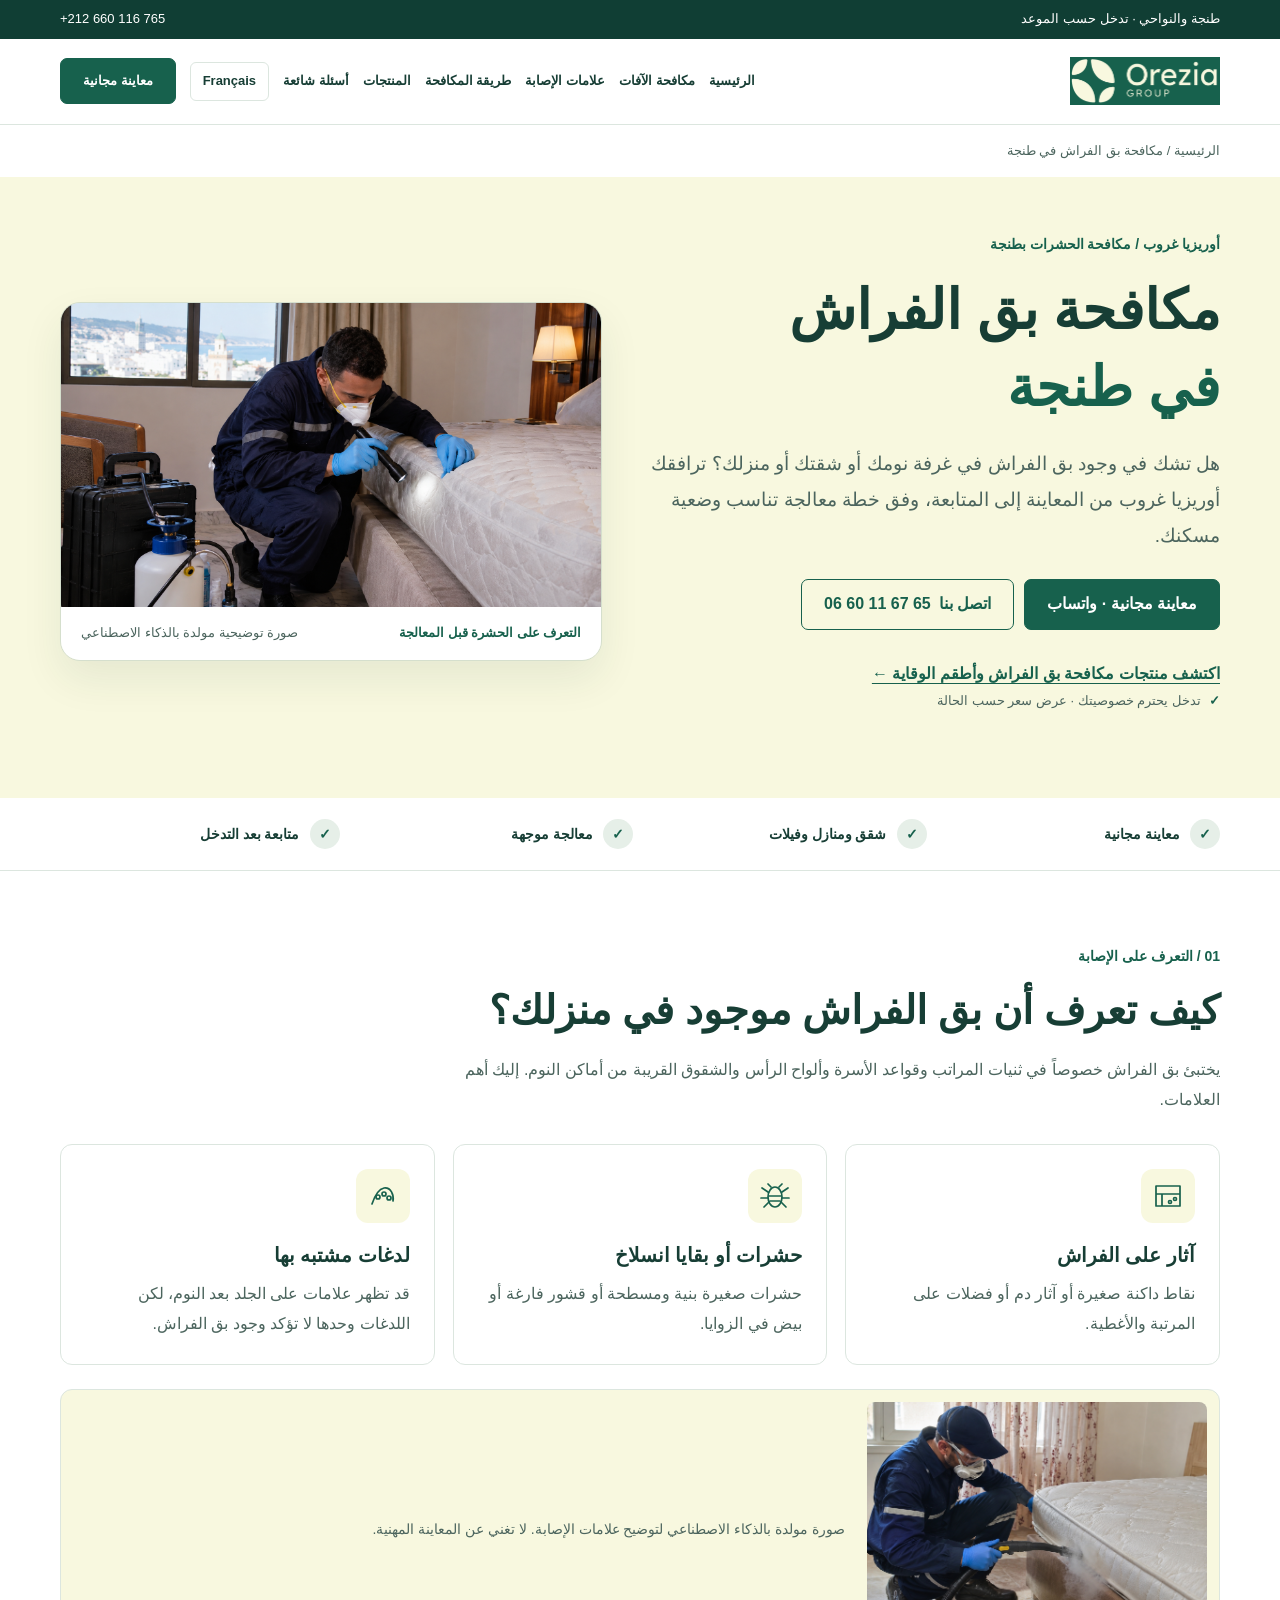
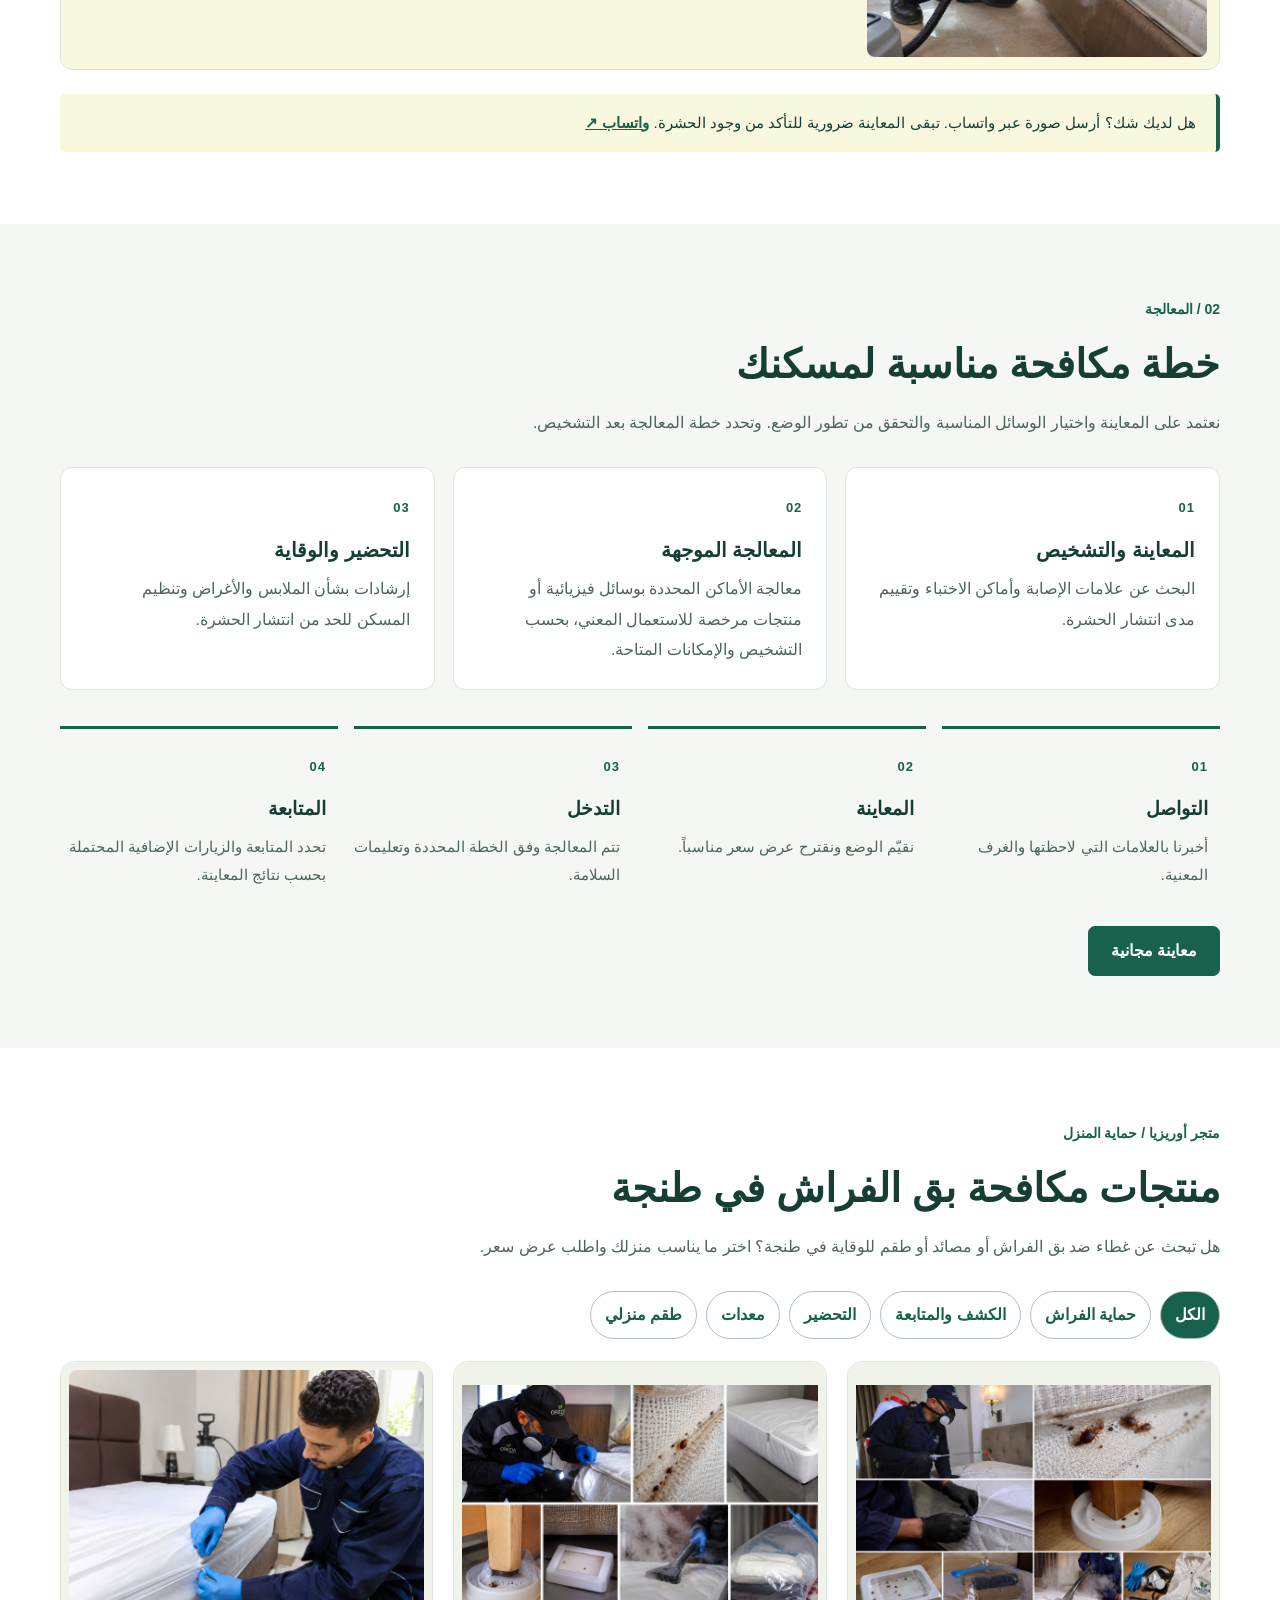
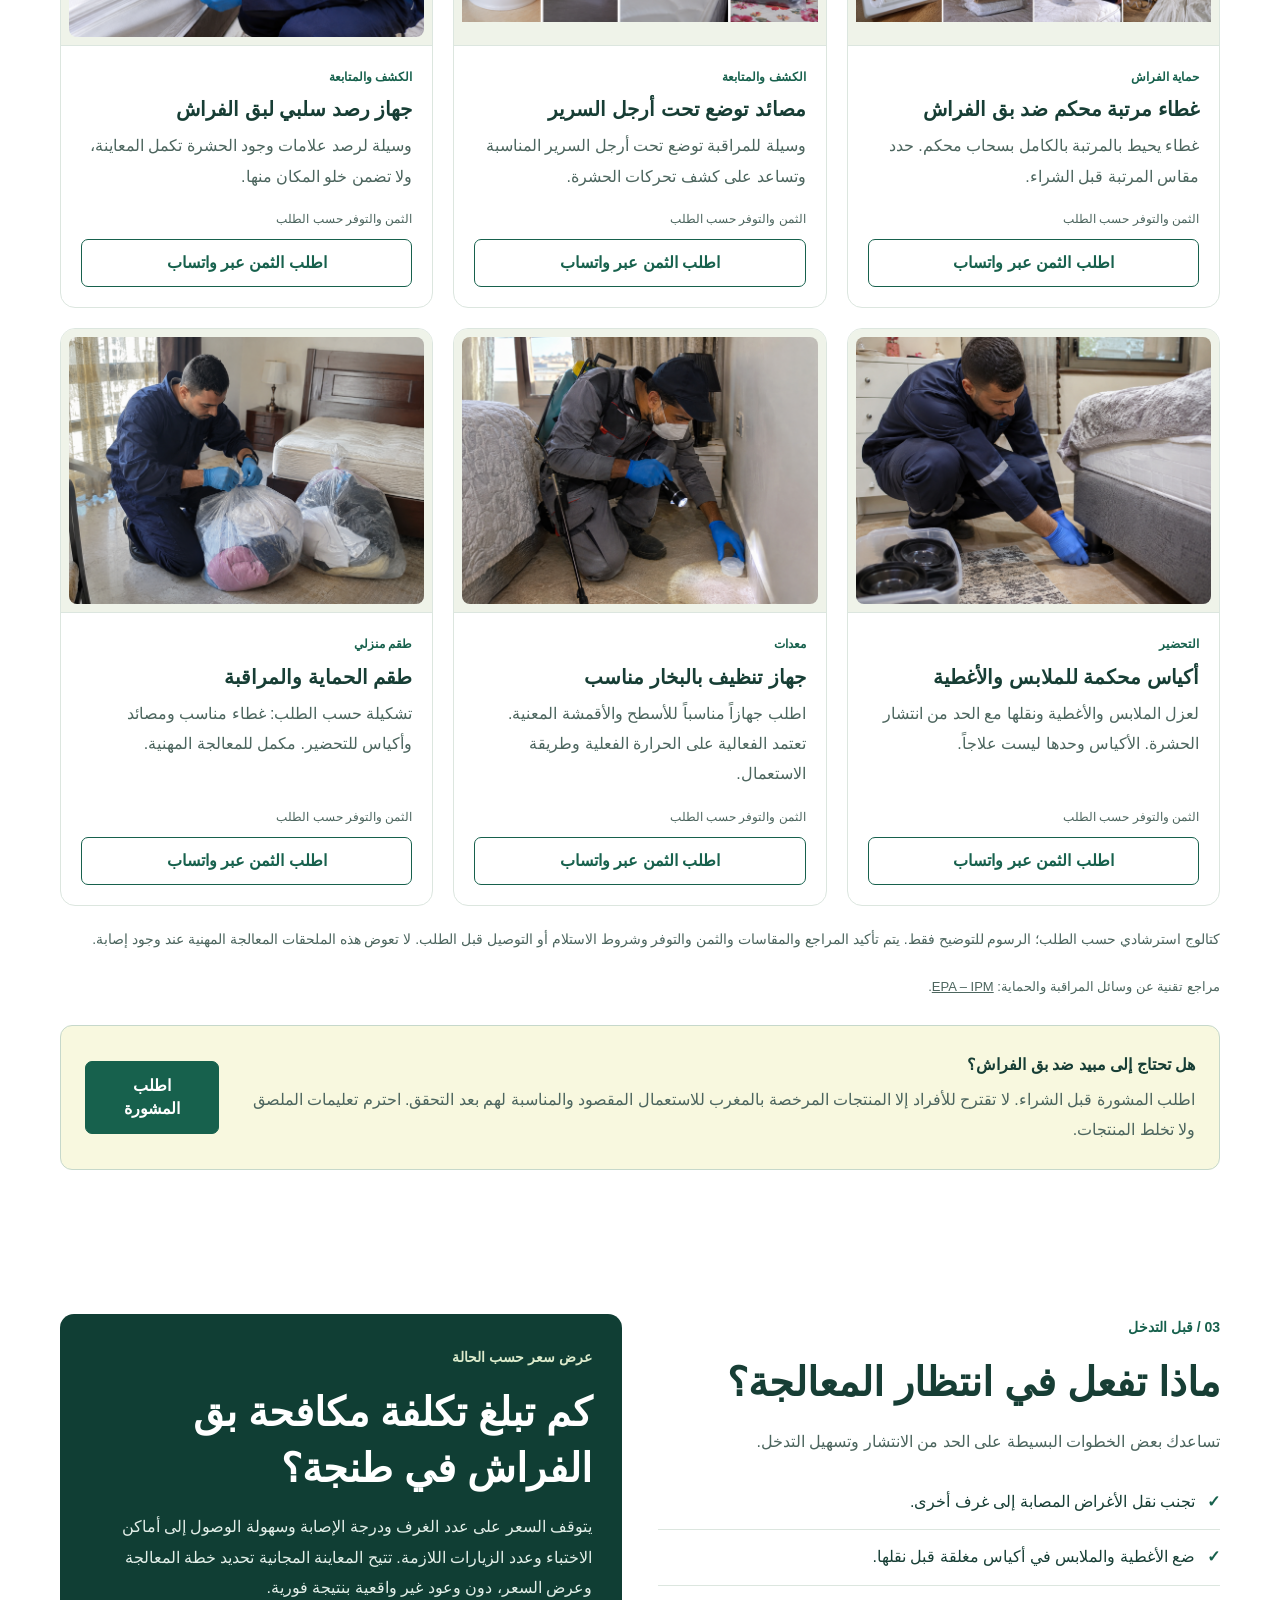
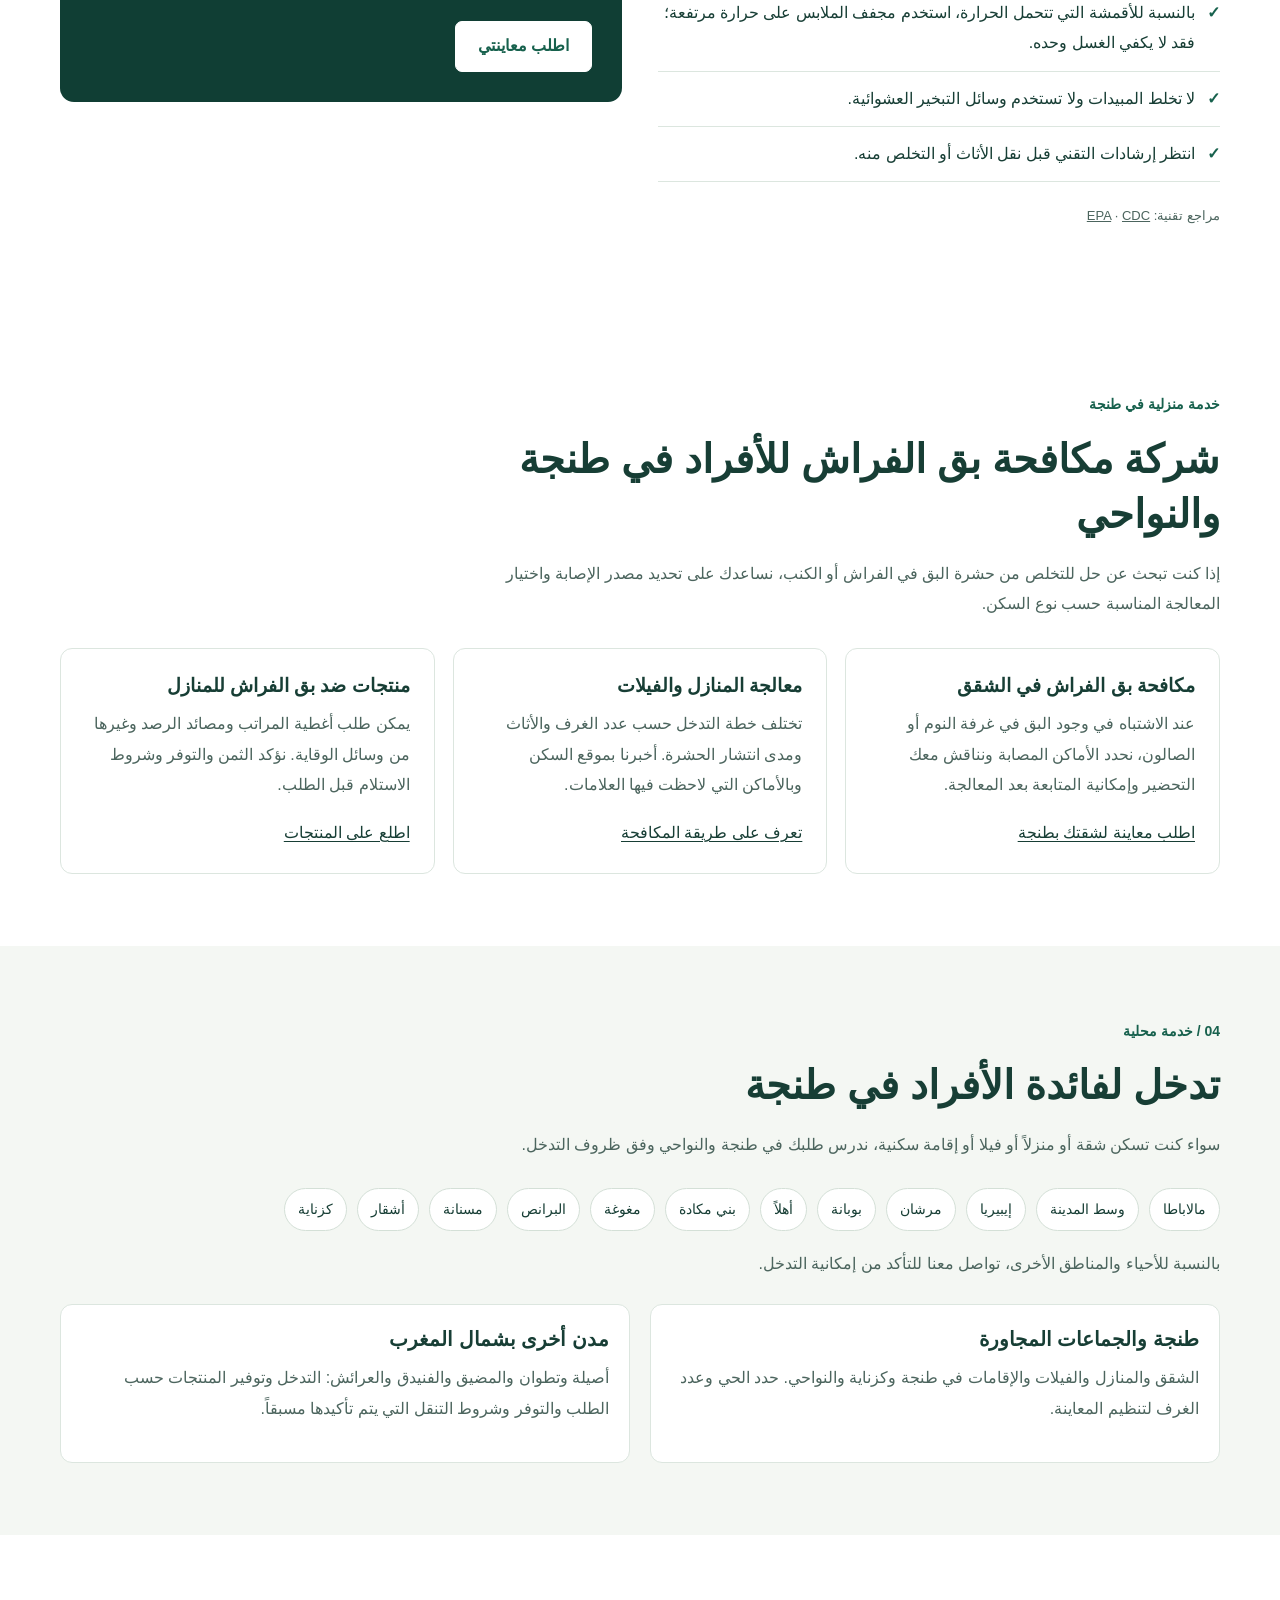
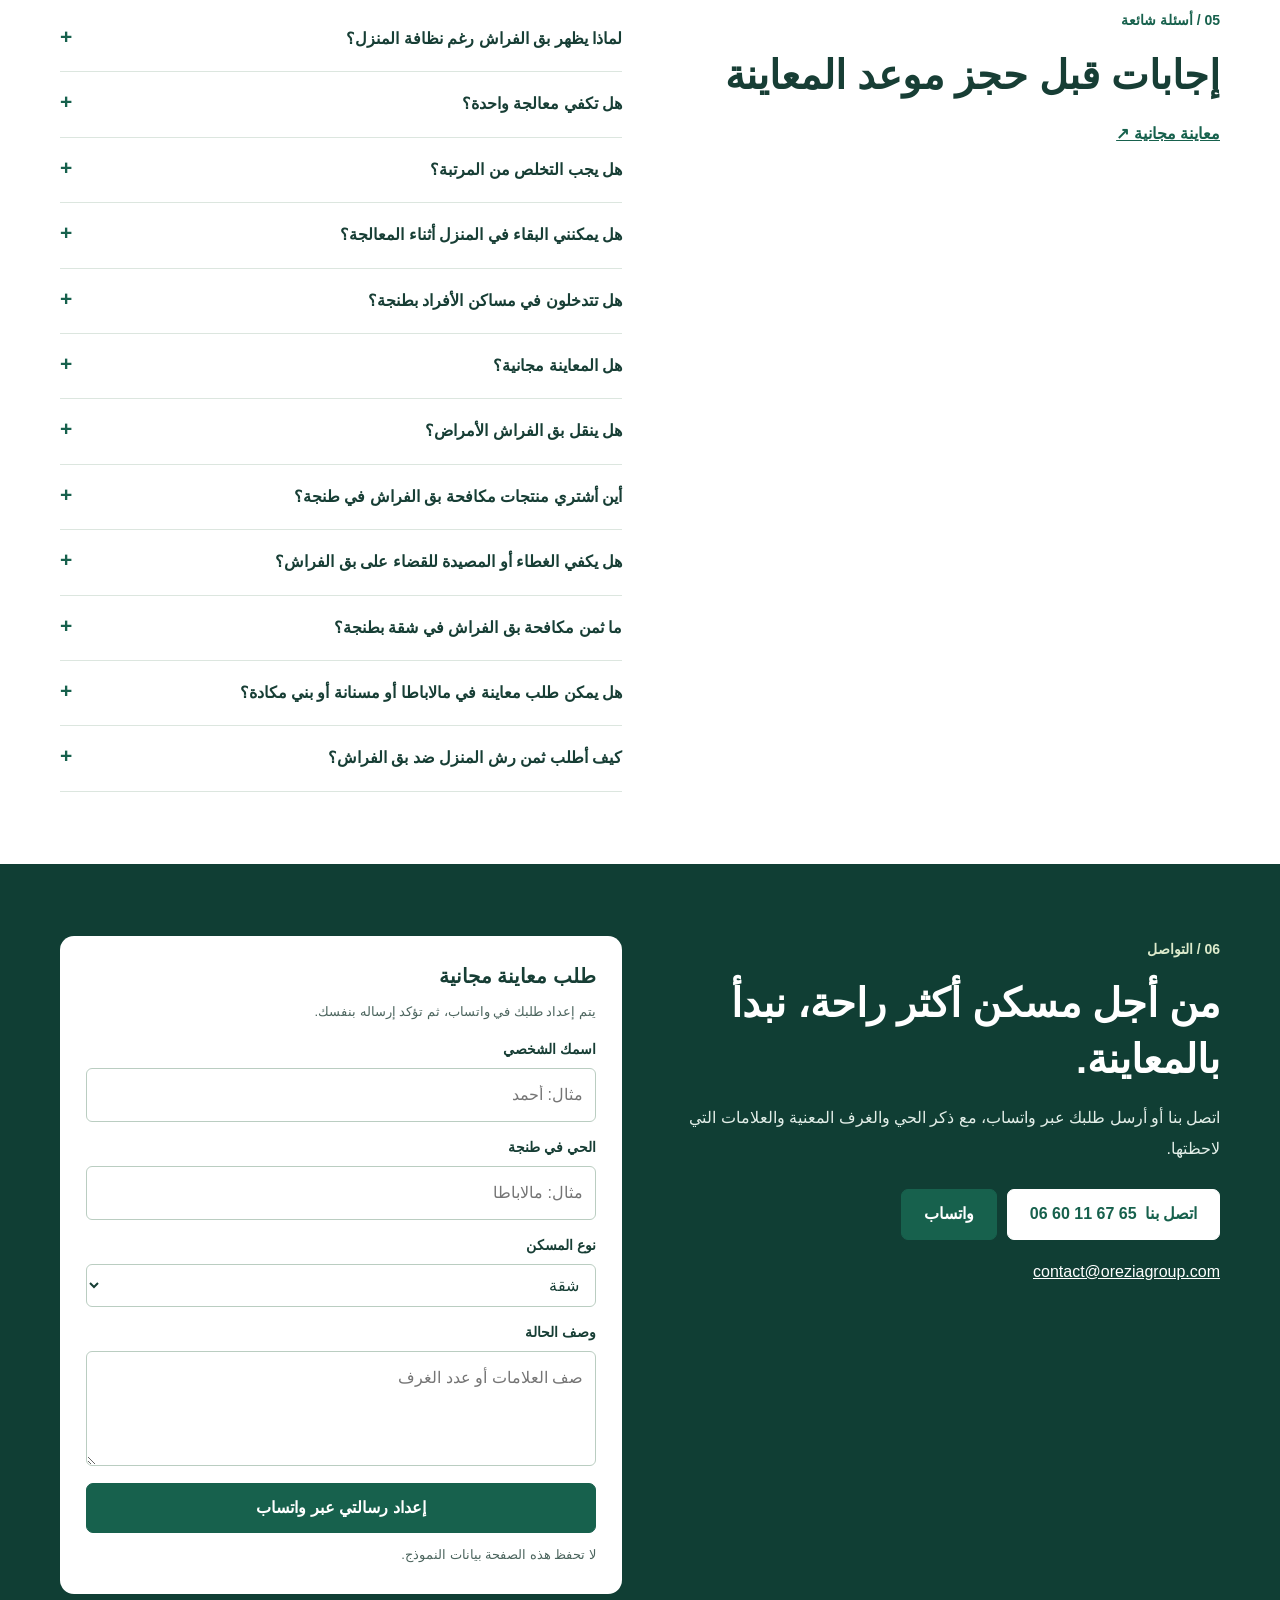
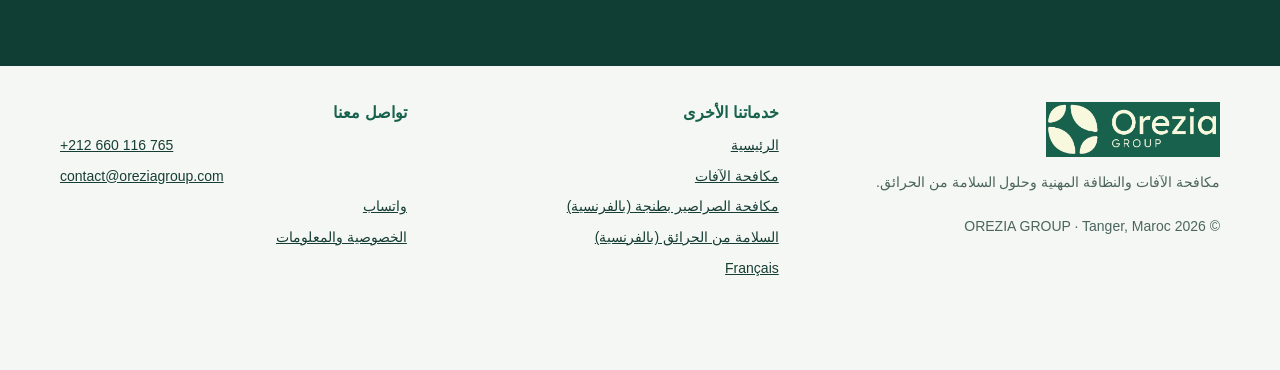
==== commit 5e423b13: "Update ar-punaises-de-lit-tanger.html" ====
--- a/ar-punaises-de-lit-tanger.html
+++ b/ar-punaises-de-lit-tanger.html
@@ -1,6 +1,6 @@
 <!DOCTYPE html>
 
-<html dir="rtl" lang="ar-MA"><head><meta charset="utf-8"/><meta content="width=device-width,initial-scale=1" name="viewport"/><title>مكافحة بق الفراش في طنجة | معالجة ومنتجات أوريزيا</title><meta content="شركة مكافحة بق الفراش بطنجة والنواحي للأفراد والشقق والمنازل. معاينة مجانية، عرض سعر للمعالجة ومنتجات الوقاية حسب الطلب. تواصل عبر واتساب." name="description"/><meta content="index,follow,max-image-preview:large" name="robots"/><meta content="#17614d" name="theme-color"/><link href="assets/symbole.png" rel="icon"/><link href="https://oreziagroup.com/ar-punaises-de-lit-tanger.html" rel="canonical"/><link href="https://oreziagroup.com/traitement-punaises-de-lit-tanger.html" hreflang="fr-MA" rel="alternate"/><link href="https://oreziagroup.com/ar-punaises-de-lit-tanger.html" hreflang="ar-MA" rel="alternate"/><link href="https://oreziagroup.com/traitement-punaises-de-lit-tanger.html" hreflang="x-default" rel="alternate"/><meta content="website" property="og:type"/><meta content="OREZIA GROUP" property="og:site_name"/><meta content="ar_MA" property="og:locale"/><meta content="مكافحة بق الفراش في طنجة | معالجة ومنتجات أوريزيا" property="og:title"/><meta content="شركة مكافحة بق الفراش بطنجة والنواحي للأفراد والشقق والمنازل. معاينة مجانية، عرض سعر للمعالجة ومنتجات الوقاية حسب الطلب. تواصل عبر واتساب." property="og:description"/><meta content="https://oreziagroup.com/ar-punaises-de-lit-tanger.html" property="og:url"/><meta content="https://oreziagroup.com/assets/logo.png" property="og:image"/><meta content="summary" name="twitter:card"/><script type="application/ld+json">{"@context":"https://schema.org","@graph":[{"@type":"LocalBusiness","@id":"https://oreziagroup.com/#business","name":"OREZIA GROUP","url":"https://oreziagroup.com/","logo":"https://oreziagroup.com/assets/logo.png","telephone":"+212660116765","email":"contact@oreziagroup.com","address":{"@type":"PostalAddress","addressLocality":"Tanger","addressRegion":"Tanger-Tétouan-Al Hoceïma","addressCountry":"MA"},"areaServed":{"@type":"City","name":"Tanger"}},{"@type":"WebPage","@id":"https://oreziagroup.com/ar-punaises-de-lit-tanger.html#webpage","url":"https://oreziagroup.com/ar-punaises-de-lit-tanger.html","name":"مكافحة بق الفراش في طنجة | معالجة ومنتجات أوريزيا","description":"شركة مكافحة بق الفراش بطنجة والنواحي للأفراد والشقق والمنازل. معاينة مجانية، عرض سعر للمعالجة ومنتجات الوقاية حسب الطلب. تواصل عبر واتساب.","inLanguage":"ar-MA","mainEntity":{"@id":"https://oreziagroup.com/ar-punaises-de-lit-tanger.html#service"},"breadcrumb":{"@id":"https://oreziagroup.com/ar-punaises-de-lit-tanger.html#breadcrumb"},"mentions":{"@id":"https://oreziagroup.com/ar-punaises-de-lit-tanger.html#product-list"},"publisher":{"@id":"https://oreziagroup.com/#business"}},{"@type":"Service","@id":"https://oreziagroup.com/ar-punaises-de-lit-tanger.html#service","name":"مكافحة بق الفراش في طنجة","serviceType":"مكافحة بق الفراش في طنجة","description":"شركة مكافحة بق الفراش بطنجة والنواحي للأفراد والشقق والمنازل. معاينة مجانية، عرض سعر للمعالجة ومنتجات الوقاية حسب الطلب. تواصل عبر واتساب.","url":"https://oreziagroup.com/ar-punaises-de-lit-tanger.html","provider":{"@id":"https://oreziagroup.com/#business"},"areaServed":[{"@type":"City","name":"Tanger"},{"@type":"AdministrativeArea","name":"Tanger-Tétouan-Al Hoceïma"}],"audience":{"@type":"PeopleAudience","audienceType":"الأفراد"}},{"@type":"BreadcrumbList","@id":"https://oreziagroup.com/ar-punaises-de-lit-tanger.html#breadcrumb","itemListElement":[{"@type":"ListItem","position":1,"name":"الرئيسية","item":"https://oreziagroup.com/ar.html"},{"@type":"ListItem","position":2,"name":"مكافحة بق الفراش في طنجة","item":"https://oreziagroup.com/ar-punaises-de-lit-tanger.html"}]},{"@type":"ItemList","@id":"https://oreziagroup.com/ar-punaises-de-lit-tanger.html#product-list","name":"كتالوج استرشادي لمكافحة بق الفراش","itemListElement":[{"@type":"ListItem","position":1,"name":"غطاء مرتبة محكم ضد بق الفراش","url":"https://oreziagroup.com/ar-punaises-de-lit-tanger.html#produit-housse"},{"@type":"ListItem","position":2,"name":"مصائد توضع تحت أرجل السرير","url":"https://oreziagroup.com/ar-punaises-de-lit-tanger.html#produit-intercepteur"},{"@type":"ListItem","position":3,"name":"جهاز رصد سلبي لبق الفراش","url":"https://oreziagroup.com/ar-punaises-de-lit-tanger.html#produit-moniteur"},{"@type":"ListItem","position":4,"name":"أكياس محكمة للملابس والأغطية","url":"https://oreziagroup.com/ar-punaises-de-lit-tanger.html#produit-sacs"},{"@type":"ListItem","position":5,"name":"جهاز تنظيف بالبخار مناسب","url":"https://oreziagroup.com/ar-punaises-de-lit-tanger.html#produit-vapeur"},{"@type":"ListItem","position":6,"name":"طقم الحماية والمراقبة","url":"https://oreziagroup.com/ar-punaises-de-lit-tanger.html#produit-kit"}]}]}</script><style>
+<html dir="rtl" lang="ar-MA"><head><meta charset="utf-8"/><meta content="width=device-width,initial-scale=1" name="viewport"/><title>مكافحة بق الفراش في طنجة | معالجة ومنتجات أوريزيا</title><meta content="شركة مكافحة بق الفراش بطنجة والنواحي للأفراد والشقق والمنازل. معاينة مجانية، عرض سعر للمعالجة ومنتجات الوقاية حسب الطلب. تواصل عبر واتساب." name="description"/><meta content="index,follow,max-image-preview:large" name="robots"/><meta content="#17614d" name="theme-color"/><link href="assets/symbole.png" rel="icon"/><link href="https://oreziagroup.com/ar-punaises-de-lit-tanger.html" rel="canonical"/><link href="https://oreziagroup.com/traitement-punaises-de-lit-tanger.html" hreflang="fr-MA" rel="alternate"/><link href="https://oreziagroup.com/ar-punaises-de-lit-tanger.html" hreflang="ar-MA" rel="alternate"/><link href="https://oreziagroup.com/traitement-punaises-de-lit-tanger.html" hreflang="x-default" rel="alternate"/><meta content="website" property="og:type"/><meta content="OREZIA GROUP" property="og:site_name"/><meta content="ar_MA" property="og:locale"/><meta content="مكافحة بق الفراش في طنجة | معالجة ومنتجات أوريزيا" property="og:title"/><meta content="شركة مكافحة بق الفراش بطنجة والنواحي للأفراد والشقق والمنازل. معاينة مجانية، عرض سعر للمعالجة ومنتجات الوقاية حسب الطلب. تواصل عبر واتساب." property="og:description"/><meta content="https://oreziagroup.com/ar-punaises-de-lit-tanger.html" property="og:url"/><meta content="https://oreziagroup.com/assets/1.png" property="og:image"/><meta content="summary" name="twitter:card"/><script type="application/ld+json">{"@context":"https://schema.org","@graph":[{"@type":"LocalBusiness","@id":"https://oreziagroup.com/#business","name":"OREZIA GROUP","url":"https://oreziagroup.com/","logo":"https://oreziagroup.com/assets/logo.png","telephone":"+212660116765","email":"contact@oreziagroup.com","address":{"@type":"PostalAddress","addressLocality":"Tanger","addressRegion":"Tanger-Tétouan-Al Hoceïma","addressCountry":"MA"},"areaServed":{"@type":"City","name":"Tanger"}},{"@type":"WebPage","@id":"https://oreziagroup.com/ar-punaises-de-lit-tanger.html#webpage","url":"https://oreziagroup.com/ar-punaises-de-lit-tanger.html","name":"مكافحة بق الفراش في طنجة | معالجة ومنتجات أوريزيا","description":"شركة مكافحة بق الفراش بطنجة والنواحي للأفراد والشقق والمنازل. معاينة مجانية، عرض سعر للمعالجة ومنتجات الوقاية حسب الطلب. تواصل عبر واتساب.","inLanguage":"ar-MA","mainEntity":{"@id":"https://oreziagroup.com/ar-punaises-de-lit-tanger.html#service"},"breadcrumb":{"@id":"https://oreziagroup.com/ar-punaises-de-lit-tanger.html#breadcrumb"},"mentions":{"@id":"https://oreziagroup.com/ar-punaises-de-lit-tanger.html#product-list"},"publisher":{"@id":"https://oreziagroup.com/#business"}},{"@type":"Service","@id":"https://oreziagroup.com/ar-punaises-de-lit-tanger.html#service","name":"مكافحة بق الفراش في طنجة","serviceType":"مكافحة بق الفراش في طنجة","description":"شركة مكافحة بق الفراش بطنجة والنواحي للأفراد والشقق والمنازل. معاينة مجانية، عرض سعر للمعالجة ومنتجات الوقاية حسب الطلب. تواصل عبر واتساب.","url":"https://oreziagroup.com/ar-punaises-de-lit-tanger.html","provider":{"@id":"https://oreziagroup.com/#business"},"areaServed":[{"@type":"City","name":"Tanger"},{"@type":"AdministrativeArea","name":"Tanger-Tétouan-Al Hoceïma"}],"audience":{"@type":"PeopleAudience","audienceType":"الأفراد"}},{"@type":"BreadcrumbList","@id":"https://oreziagroup.com/ar-punaises-de-lit-tanger.html#breadcrumb","itemListElement":[{"@type":"ListItem","position":1,"name":"الرئيسية","item":"https://oreziagroup.com/ar.html"},{"@type":"ListItem","position":2,"name":"مكافحة بق الفراش في طنجة","item":"https://oreziagroup.com/ar-punaises-de-lit-tanger.html"}]},{"@type":"ItemList","@id":"https://oreziagroup.com/ar-punaises-de-lit-tanger.html#product-list","name":"كتالوج استرشادي لمكافحة بق الفراش","itemListElement":[{"@type":"ListItem","position":1,"name":"غطاء مرتبة محكم ضد بق الفراش","url":"https://oreziagroup.com/ar-punaises-de-lit-tanger.html#produit-housse"},{"@type":"ListItem","position":2,"name":"مصائد توضع تحت أرجل السرير","url":"https://oreziagroup.com/ar-punaises-de-lit-tanger.html#produit-intercepteur"},{"@type":"ListItem","position":3,"name":"جهاز رصد سلبي لبق الفراش","url":"https://oreziagroup.com/ar-punaises-de-lit-tanger.html#produit-moniteur"},{"@type":"ListItem","position":4,"name":"أكياس محكمة للملابس والأغطية","url":"https://oreziagroup.com/ar-punaises-de-lit-tanger.html#produit-sacs"},{"@type":"ListItem","position":5,"name":"جهاز تنظيف بالبخار مناسب","url":"https://oreziagroup.com/ar-punaises-de-lit-tanger.html#produit-vapeur"},{"@type":"ListItem","position":6,"name":"طقم الحماية والمراقبة","url":"https://oreziagroup.com/ar-punaises-de-lit-tanger.html#produit-kit"}]}]}</script><style>
 :root{--green:#17614d;--deep:#103e34;--cream:#f8f8df;--ink:#173e35;--muted:#4c655e;--line:#dce6df;--white:#fff;--accent:#b57542}*{box-sizing:border-box}html{scroll-behavior:smooth;scroll-padding-top:105px}body{margin:0;color:var(--ink);background:#fff;font:16px/1.65 Arial,Helvetica,sans-serif}html[dir=rtl] body{font-family:Tahoma,Arial,sans-serif;line-height:1.9}a{color:inherit}button,input,select,textarea{font:inherit}button{cursor:pointer}a:focus-visible,button:focus-visible,input:focus-visible,select:focus-visible{outline:3px solid #b57542;outline-offset:4px}.wrap{width:min(1160px,calc(100% - 48px));margin:auto}.skip{position:absolute;inset-inline-start:12px;top:-100px;padding:10px;background:#fff;z-index:50}.skip:focus{top:10px}.top{background:var(--deep);color:#fff;font-size:13px}.top .wrap{display:flex;justify-content:space-between;align-items:center;gap:10px;padding-block:7px}.top a{text-decoration:none}.head{position:sticky;top:0;z-index:20;background:#fff;border-bottom:1px solid var(--line)}.head .wrap{display:flex;align-items:center;justify-content:space-between;gap:20px;min-height:85px}.brand{display:flex;align-items:center;text-decoration:none;flex-shrink:0}.brand img{width:174px;height:auto;display:block}.logo-fallback{display:none;font-size:23px;font-weight:800;letter-spacing:-1px;color:var(--green)}.brand img[hidden]{display:none}.brand img[hidden]+.logo-fallback{display:block}nav{display:flex;align-items:center;gap:20px;font-size:14px;font-weight:700}nav a{text-decoration:none}nav a:hover{text-decoration:underline}.lang{border:1px solid var(--line);padding:6px 12px;border-radius:6px;white-space:nowrap}.nav-toggle{display:none;background:white;color:var(--green);border:1px solid var(--line);padding:8px 12px;border-radius:6px}.btn{display:inline-flex;align-items:center;justify-content:center;gap:8px;background:var(--green);color:white;border:1px solid var(--green);text-decoration:none;padding:13px 22px;border-radius:7px;font-weight:700;text-align:center;line-height:1.4}.btn:hover{background:var(--deep)}.btn.secondary{background:transparent;color:var(--green)}.btn.secondary:hover{background:#fff}.btn.white{background:white;color:var(--green);border-color:white}.crumb{font-size:13px;color:var(--muted);padding-block:14px}.crumb a{text-decoration:none}.hero{background:var(--cream);overflow:hidden}.hero-grid{display:grid;grid-template-columns:1.05fr 1fr;align-items:center;gap:48px;padding-block:54px 66px}.eyebrow{text-transform:uppercase;font-size:12px;font-weight:800;letter-spacing:1.6px;color:var(--green);margin:0 0 14px}html[dir=rtl] .eyebrow{letter-spacing:0;font-size:14px}h1,h2,h3,p{margin-top:0}h1{font-size:clamp(34px,4.3vw,60px);line-height:1.08;letter-spacing:-1.9px;margin-bottom:20px}html[dir=rtl] h1,html[dir=rtl] h2{letter-spacing:0;line-height:1.4}h1 span{display:block;color:var(--green)}h2{font-size:clamp(28px,3.1vw,42px);line-height:1.18;letter-spacing:-.8px;margin-bottom:16px}h3{font-size:20px;line-height:1.4;margin-bottom:10px}p{color:var(--muted);margin-bottom:18px}.lead{font-size:19px;max-width:590px}.actions{display:flex;gap:10px;flex-wrap:wrap;margin-block:25px 17px}.small{font-size:13px}.hero-art{border:1px solid #d5dfcd;border-radius:20px;overflow:hidden;background:#e8edda;box-shadow:0 18px 42px #153f3015;position:relative}.hero-art svg{display:block;width:100%;height:auto}.art-cap{background:#fff;padding:14px 20px;display:flex;justify-content:space-between;align-items:center;gap:10px;font-size:13px;color:var(--muted)}.art-cap strong{color:var(--green)}.trust{border-bottom:1px solid var(--line)}.trust .wrap{display:grid;grid-template-columns:repeat(4,1fr);gap:14px;padding-block:21px}.trust-item{display:flex;align-items:center;gap:10px;font-weight:700;font-size:14px}.tick{color:var(--green);border-radius:50%;background:#e6efe8;display:inline-grid;place-items:center;width:30px;height:30px;flex:none}.section{padding-block:72px}.tint{background:#f4f7f3}.section-head{max-width:760px;margin-bottom:28px}.grid3{display:grid;grid-template-columns:repeat(3,1fr);gap:18px}.grid4{display:grid;grid-template-columns:repeat(4,1fr);gap:14px}.card{border:1px solid var(--line);border-radius:12px;background:white;padding:24px}.card p:last-child{margin-bottom:0}.num{display:inline-block;color:var(--green);font-size:13px;letter-spacing:1px;font-weight:800;margin-bottom:16px}.sign-icon{width:54px;height:54px;background:var(--cream);border-radius:12px;display:grid;place-items:center;margin-bottom:18px;color:var(--green)}.sign-icon svg{width:32px;height:32px}.notice{margin-top:22px;background:var(--cream);border-inline-start:4px solid var(--green);padding:15px 20px;border-radius:5px;font-size:15px}.split{display:grid;grid-template-columns:1fr 1fr;gap:36px;align-items:start}.steps{display:grid;grid-template-columns:repeat(4,1fr);gap:16px;list-style:none;padding:0;margin:0}.steps li{border-top:3px solid var(--green);padding:22px 12px 0 0}.steps h3{font-size:19px}.steps p{font-size:15px}.checklist{list-style:none;padding:0;margin:0}.checklist li{padding:12px 0;border-bottom:1px solid var(--line);display:flex;gap:12px}.checklist li::before{content:'✓';color:var(--green);font-weight:bold}.pricebox{background:var(--deep);color:white;padding:30px;border-radius:14px}.pricebox p{color:#e2eee8}.pricebox .eyebrow{color:#dbeacb}.tags{display:flex;flex-wrap:wrap;gap:10px;margin-top:20px}.tag{border:1px solid #d4e0d7;background:white;border-radius:99px;padding:7px 13px;font-size:14px}.faq details{border-bottom:1px solid var(--line);padding:17px 0}.faq summary{font-weight:700;cursor:pointer;list-style:none;display:flex;justify-content:space-between;gap:20px}.faq summary::-webkit-details-marker{display:none}.faq summary::after{content:'+';color:var(--green);font-size:21px;line-height:1.2}.faq details[open] summary::after{content:'−'}.faq details p{margin:12px 0 0}.contact{background:var(--deep);color:white}.contact p{color:#e2eee8}.contact .eyebrow{color:#dceacb}.contact a:not(.btn){color:white}.contactform{background:white;color:var(--ink);border-radius:14px;padding:26px}.contactform p{color:var(--muted)}.contactform label{display:block;font-weight:700;font-size:14px;margin:12px 0 5px}.contactform input,.contactform select,.contactform textarea{display:block;width:100%;border:1px solid #bacdc1;border-radius:6px;padding:11px 12px;background:white;color:var(--ink)}.contactform .btn{width:100%;margin-top:17px}.contactform .small{margin:10px 0 0}.footer{background:#f4f7f3;padding:32px 0 85px}.footer .wrap{display:grid;grid-template-columns:1.2fr 1fr 1fr;gap:25px}.footer a{display:block;margin-block:4px;font-size:14px}.footer p{font-size:14px}.footer strong{color:var(--green)}.mobilebar{display:none}.sources{font-size:13px;color:var(--muted);margin-top:22px}.sources a{text-decoration:underline}.plain{color:inherit}.hero-note{display:flex;align-items:center;gap:8px}.hero-note::before{content:'✓';color:var(--green);font-weight:bold}.inline-link{font-weight:700;color:var(--green)}
 @media(max-width:920px){.head .wrap{min-height:72px}.nav-toggle{display:block}.head nav{display:flex;flex-direction:column;align-items:stretch;gap:0;background:white;border-bottom:1px solid var(--line);padding:12px 24px;position:absolute;top:100%;inset-inline:0;box-shadow:0 10px 20px #0001}.head nav[hidden]{display:none}.head nav a{padding:12px 0}.head nav .btn{padding:12px}.hero-grid{gap:28px}.grid4,.steps{grid-template-columns:repeat(2,1fr)}.trust .wrap{grid-template-columns:repeat(2,1fr)}}@media(min-width:921px){.head nav[hidden]{display:flex}}@media(max-width:640px){html{scroll-padding-top:85px}.wrap{width:calc(100% - 32px)}.top .wrap{font-size:11px}.brand img{width:145px}.hero-grid,.split,.grid3,.footer .wrap{grid-template-columns:1fr}.hero-grid{padding-block:32px 38px;gap:24px}.section{padding-block:44px}.lead{font-size:17px}.trust .wrap{gap:12px}.trust-item{font-size:12px}.tick{width:24px;height:24px}.card{padding:18px}.steps{gap:14px}.steps li{padding-top:14px}.actions .btn{flex:1 1 100%}.mobilebar{display:grid;grid-template-columns:1fr 1fr;position:fixed;bottom:0;inset-inline:0;z-index:30;background:white;border-top:1px solid var(--line);padding:8px 12px calc(8px + env(safe-area-inset-bottom));gap:8px}.mobilebar .btn{padding:10px 8px;font-size:14px}.footer{padding-bottom:95px}.pricebox,.contactform{padding:20px}}@media(prefers-reduced-motion:reduce){html{scroll-behavior:auto}}
 
@@ -8,15 +8,17 @@
 #main-nav{gap:14px}.head nav{font-size:13px}.shop-grid{display:grid;grid-template-columns:repeat(3,minmax(0,1fr));gap:20px}.shop-card{border:1px solid var(--line);border-radius:15px;overflow:hidden;display:flex;flex-direction:column;background:#fff;min-width:0}.shop-art{background:#eff3e9;padding:12px;text-align:center;border-bottom:1px solid var(--line)}.shop-art svg{display:block;width:100%;height:156px}.shop-content{display:flex;flex-direction:column;flex:1;padding:20px;gap:8px}.shop-content h3{margin:0;font-size:20px;line-height:1.35}.shop-content p{margin:0 0 8px;flex:1}.shop-content .btn{margin-top:auto;width:100%;padding:12px 9px}.shop-type{font-weight:700;font-size:12px;color:var(--green)}.shop-note{font-size:14px;margin-top:20px}.shop-filter{display:flex;gap:9px;flex-wrap:wrap;margin:22px 0}.shop-filter button{border:1px solid #afc4b6;background:white;color:var(--green);padding:8px 14px;border-radius:24px;font-weight:700}.shop-filter button[aria-pressed=true]{background:var(--green);color:white}.shop-card[hidden],.shop-filter[hidden]{display:none}.shop-callout{margin-top:26px;border:1px solid #c6d8cb;border-radius:12px;padding:24px;background:var(--cream);display:flex;align-items:center;justify-content:space-between;gap:20px}.shop-callout p{margin:4px 0 0}.local-list{display:grid;grid-template-columns:1fr 1fr;gap:20px;margin-top:25px}.local-list article{border:1px solid var(--line);background:white;border-radius:12px;padding:20px}.local-list h3{margin-top:0}.hero-shop-link{display:inline-block;margin-top:12px;font-weight:700;color:var(--green);text-underline-offset:4px}.shop-card .small{font-size:12px;color:var(--muted)}.head .wrap{gap:12px}.head nav a{white-space:nowrap}.head nav{gap:12px}.head .brand img{width:150px}@media(max-width:1100px){.head nav a{white-space:normal}.head nav{gap:10px}.head .brand img{width:140px}}@media(max-width:920px){.head nav{max-height:calc(100dvh - 88px);overflow:auto}.shop-grid{grid-template-columns:repeat(2,minmax(0,1fr))}}@media(max-width:640px){.shop-grid,.local-list{grid-template-columns:1fr}.shop-callout{align-items:stretch;flex-direction:column}.shop-art svg{height:145px}.shop-content{padding:18px}}
 
 .mobile-lang{display:none;text-decoration:none;color:var(--green);font-size:14px;font-weight:700;margin-inline-start:auto}.local-content .card a{text-decoration:underline;text-underline-offset:3px}.local-content .card h3{font-size:19px}@media(max-width:920px){.mobile-lang{display:inline-flex;align-items:center;padding:7px 10px}.head .wrap{gap:8px}.head .nav-toggle{flex-shrink:0}}@media(max-width:390px){.head .brand img{width:112px}.head .wrap{width:calc(100% - 28px)}.head .nav-toggle{padding:7px 8px;font-size:13px}}
+.hero-art img{display:block;width:100%;height:auto;aspect-ratio:4/3;object-fit:cover}.shop-art img{display:block;width:100%;height:auto;aspect-ratio:4/3;object-fit:contain;border-radius:8px}.shop-art{padding:8px;background:#eff3e9}
+.hero-art img{aspect-ratio:auto;object-fit:contain}.shop-art img{aspect-ratio:4/3;object-fit:contain}.orezia-sign-photo{margin:24px 0;display:flex;align-items:center;gap:22px;background:var(--cream);border:1px solid var(--line);border-radius:12px;padding:12px}.orezia-sign-photo img{display:block;width:min(40%,340px);height:auto;border-radius:8px}.orezia-sign-photo figcaption{font-size:14px;color:var(--muted)}@media(max-width:640px){.orezia-sign-photo{flex-direction:column;align-items:stretch;gap:10px}.orezia-sign-photo img{width:100%;max-height:300px;object-fit:contain}}
 </style><meta content="مكافحة بق الفراش في طنجة | معالجة ومنتجات أوريزيا" name="twitter:title"/><meta content="شركة مكافحة بق الفراش بطنجة والنواحي للأفراد والشقق والمنازل. معاينة مجانية، عرض سعر للمعالجة ومنتجات الوقاية حسب الطلب. تواصل عبر واتساب." name="twitter:description"/><meta content="fr_MA" property="og:locale:alternate"/></head>
-<body><a class="skip" href="#main">انتقل إلى المحتوى</a><div class="top"><div class="wrap"><span>طنجة والنواحي · تدخل حسب الموعد</span><a dir="ltr" href="tel:+212660116765">+212 660 116 765</a></div></div><header class="head"><div class="wrap"><a aria-label="OREZIA GROUP – الرئيسية" class="brand" href="/ar.html"><img alt="OREZIA GROUP" height="191" onerror="this.hidden=true" src="assets/logo.png" width="603"/><span class="logo-fallback">OREZIA GROUP</span></a><a aria-label="Français" class="lang mobile-lang" href="traitement-punaises-de-lit-tanger.html" hreflang="fr-MA" lang="fr">FR</a><button aria-controls="main-nav" aria-expanded="false" class="nav-toggle" type="button">القائمة ☰</button><nav id="main-nav"><a href="/ar.html">الرئيسية</a><a href="/#expertise">مكافحة الآفات</a><a href="#signes">علامات الإصابة</a><a href="#traitement">طريقة المكافحة</a><a href="#boutique">المنتجات</a><a href="#faq">أسئلة شائعة</a><a class="lang" href="traitement-punaises-de-lit-tanger.html" hreflang="fr-MA" lang="fr">Français</a><a class="btn" href="#contact">معاينة مجانية</a></nav></div></header>
-<main id="main"><div class="wrap crumb"><a href="/ar.html">الرئيسية</a> / <span aria-current="page">مكافحة بق الفراش في طنجة</span></div><section class="hero"><div class="wrap hero-grid"><div><p class="eyebrow">أوريزيا غروب / مكافحة الحشرات بطنجة</p><h1>مكافحة بق الفراش <span>في طنجة</span></h1><p class="lead">هل تشك في وجود بق الفراش في غرفة نومك أو شقتك أو منزلك؟ ترافقك أوريزيا غروب من المعاينة إلى المتابعة، وفق خطة معالجة تناسب وضعية مسكنك.</p><div class="actions"><a class="btn" href="https://wa.me/212660116765?text=%D8%A7%D9%84%D8%B3%D9%84%D8%A7%D9%85%20%D8%B9%D9%84%D9%8A%D9%83%D9%85%D8%8C%20%D8%A3%D9%88%D8%AF%20%D8%B7%D9%84%D8%A8%20%D9%85%D8%B9%D8%A7%D9%8A%D9%86%D8%A9%20%D9%84%D8%A8%D9%82%20%D8%A7%D9%84%D9%81%D8%B1%D8%A7%D8%B4%20%D9%81%D9%8A%20%D8%B7%D9%86%D8%AC%D8%A9%20%D9%85%D9%86%20%D8%A3%D9%88%D8%B1%D9%8A%D8%B2%D9%8A%D8%A7%20%D8%BA%D8%B1%D9%88%D8%A8.">معاينة مجانية · واتساب</a><a class="btn secondary" href="tel:+212660116765">اتصل بنا <bdi>06 60 11 67 65</bdi></a></div><a class="hero-shop-link" href="#boutique">اكتشف منتجات مكافحة بق الفراش وأطقم الوقاية ←</a><p class="small hero-note">تدخل يحترم خصوصيتك · عرض سعر حسب الحالة</p></div><div class="hero-art"><svg aria-label="رسم توضيحي لسرير وحشرة بق الفراش مكبرة قرب المرتبة" role="img" viewbox="0 0 600 430" xmlns="http://www.w3.org/2000/svg"><defs><pattern height="20" id="dots" patternunits="userSpaceOnUse" width="20"><circle cx="2" cy="2" fill="#17614d" opacity=".12" r="1.3"></circle></pattern><lineargradient id="wall" x2="0" y2="1"><stop stop-color="#f4f4dc"></stop><stop offset="1" stop-color="#dce8d8"></stop></lineargradient></defs><rect fill="url(#wall)" height="430" width="600"></rect><rect fill="url(#dots)" height="430" width="600"></rect><path d="M0 335h600v95H0z" fill="#c5d4bd"></path><path d="M48 335h505" stroke="#a7bba9" stroke-width="3"></path><rect fill="#fdfdf5" height="145" rx="10" stroke="#b6cdbd" stroke-width="5" width="145" x="50" y="55"></rect><path d="M122 56v142M52 127h142" stroke="#b6cdbd" stroke-width="4"></path><path d="M55 195l60-58 38 33 40-38v63" fill="#d0e0cf"></path><rect fill="#17614d" height="109" rx="17" width="335" x="70" y="215"></rect><rect fill="#266b57" height="80" rx="10" width="300" x="87" y="227"></rect><path d="M86 302h336l74 55H129z" fill="#c9d8c7" stroke="#17614d" stroke-width="3"></path><path d="M129 357h367v32H129z" fill="#f9f8e7" stroke="#17614d" stroke-width="3"></path><path d="M86 302l43 55v32l-43-55z" fill="#d4ddc9" stroke="#17614d" stroke-width="3"></path><path d="M130 372h366" stroke="#99b29f" stroke-dasharray="5 5" stroke-width="2"></path><path d="M132 389v16m346-16v16" stroke="#17614d" stroke-linecap="round" stroke-width="8"></path><rect fill="#fffef2" height="36" rx="12" stroke="#a4bba6" stroke-width="2" width="114" x="109" y="276"></rect><rect fill="#fffef2" height="36" rx="12" stroke="#a4bba6" stroke-width="2" width="115" x="238" y="276"></rect><path d="M164 317h240l54 35H194z" fill="#8fb4a1" stroke="#5c927e" stroke-width="2"></path><path d="M203 337h222" stroke="#e1ecdc" stroke-dasharray="6 6" stroke-width="3"></path><circle cx="440" cy="177" fill="#fff" r="98" stroke="#17614d" stroke-width="8"></circle><circle cx="440" cy="177" fill="#f8f8df" r="84"></circle><path d="M510 247l61 61" stroke="#17614d" stroke-linecap="round" stroke-width="22"></path><path d="M510 247l61 61" stroke="#377e69" stroke-linecap="round" stroke-width="12"></path><g stroke="#633c2d" stroke-linecap="round" stroke-linejoin="round" stroke-width="4"><path d="M421 149l-18-13-9-18m65 31 18-13 9-18m-69 53-25-3-14 11m85-8 25-3 14 11m-83 18-22 14-8 17m72-31 22 14 8 17M431 131l-9-16m27 16 9-16" fill="none"></path><ellipse cx="440" cy="184" fill="#ad6d46" rx="33" ry="43"></ellipse><ellipse cx="440" cy="139" fill="#8b5239" rx="15" ry="13"></ellipse><path d="M413 161q27 13 54 0m-59 18q32 14 64 0m-61 18q29 12 58 0m-49 17q20 7 40 0" fill="none" stroke="#75442e" stroke-width="3"></path></g><circle cx="398" cy="329" fill="#ac6744" r="7"></circle><path d="M404 325l15-52" stroke="#17614d" stroke-dasharray="6 5" stroke-width="2"></path></svg><div class="art-cap"><strong>التعرف على الحشرة قبل المعالجة</strong><span>رسم توضيحي</span></div></div></div></section><div class="trust"><div class="wrap"><div class="trust-item"><span aria-hidden="true" class="tick">✓</span>معاينة مجانية</div><div class="trust-item"><span aria-hidden="true" class="tick">✓</span>شقق ومنازل وفيلات</div><div class="trust-item"><span aria-hidden="true" class="tick">✓</span>معالجة موجهة</div><div class="trust-item"><span aria-hidden="true" class="tick">✓</span>متابعة بعد التدخل</div></div></div>
-<section class="section" id="signes"><div class="wrap"><div class="section-head"><p class="eyebrow">01 / التعرف على الإصابة</p><h2>كيف تعرف أن بق الفراش موجود في منزلك؟</h2><p>يختبئ بق الفراش خصوصاً في ثنيات المراتب وقواعد الأسرة وألواح الرأس والشقوق القريبة من أماكن النوم. إليك أهم العلامات.</p></div><div class="grid3"><article class="card"><div class="sign-icon"><svg aria-hidden="true" fill="none" stroke="currentColor" stroke-linecap="round" stroke-linejoin="round" stroke-width="1.7" viewbox="0 0 32 32"><path d="M4 6h24v20H4zM4 14h24M10 14v12"></path><circle cx="23" cy="19" r="1.5"></circle><circle cx="18" cy="22" r="1.5"></circle></svg></div><h3>آثار على الفراش</h3><p>نقاط داكنة صغيرة أو آثار دم أو فضلات على المرتبة والأغطية.</p></article><article class="card"><div class="sign-icon"><svg aria-hidden="true" fill="none" stroke="currentColor" stroke-linecap="round" stroke-linejoin="round" stroke-width="1.7" viewbox="0 0 32 32"><ellipse cx="16" cy="17" rx="7" ry="10"></ellipse><path d="M12 7l-3-3m11 3 3-3M9 12l-6-4m6 10H2m8 4-5 5m18-15 6-4m-6 10h7m-8 4 5 5M10 16h12m-11 5h10"></path></svg></div><h3>حشرات أو بقايا انسلاخ</h3><p>حشرات صغيرة بنية ومسطحة أو قشور فارغة أو بيض في الزوايا.</p></article><article class="card"><div class="sign-icon"><svg aria-hidden="true" fill="none" stroke="currentColor" stroke-linecap="round" stroke-linejoin="round" stroke-width="1.7" viewbox="0 0 32 32"><path d="M5 24c3-9 7-15 12-16 7-1 10 7 9 13"></path><circle cx="11" cy="17" r="2"></circle><circle cx="17" cy="14" r="2"></circle><circle cx="22" cy="18" r="2"></circle></svg></div><h3>لدغات مشتبه بها</h3><p>قد تظهر علامات على الجلد بعد النوم، لكن اللدغات وحدها لا تؤكد وجود بق الفراش.</p></article></div><div class="notice">هل لديك شك؟ أرسل صورة عبر واتساب. تبقى المعاينة ضرورية للتأكد من وجود الحشرة. <a class="inline-link" href="https://wa.me/212660116765?text=%D8%A7%D9%84%D8%B3%D9%84%D8%A7%D9%85%20%D8%B9%D9%84%D9%8A%D9%83%D9%85%D8%8C%20%D8%A3%D9%88%D8%AF%20%D8%B7%D9%84%D8%A8%20%D9%85%D8%B9%D8%A7%D9%8A%D9%86%D8%A9%20%D9%84%D8%A8%D9%82%20%D8%A7%D9%84%D9%81%D8%B1%D8%A7%D8%B4%20%D9%81%D9%8A%20%D8%B7%D9%86%D8%AC%D8%A9%20%D9%85%D9%86%20%D8%A3%D9%88%D8%B1%D9%8A%D8%B2%D9%8A%D8%A7%20%D8%BA%D8%B1%D9%88%D8%A8.">واتساب ↗</a></div></div></section>
-<section class="section tint" id="traitement"><div class="wrap"><div class="section-head"><p class="eyebrow">02 / المعالجة</p><h2>خطة مكافحة مناسبة لمسكنك</h2><p>نعتمد على المعاينة واختيار الوسائل المناسبة والتحقق من تطور الوضع. وتحدد خطة المعالجة بعد التشخيص.</p></div><div class="grid3"><article class="card"><span class="num">01</span><h3>المعاينة والتشخيص</h3><p>البحث عن علامات الإصابة وأماكن الاختباء وتقييم مدى انتشار الحشرة.</p></article><article class="card"><span class="num">02</span><h3>المعالجة الموجهة</h3><p>معالجة الأماكن المحددة بوسائل فيزيائية أو منتجات مرخصة للاستعمال المعني، بحسب التشخيص والإمكانات المتاحة.</p></article><article class="card"><span class="num">03</span><h3>التحضير والوقاية</h3><p>إرشادات بشأن الملابس والأغراض وتنظيم المسكن للحد من انتشار الحشرة.</p></article></div><div style="margin-top:36px"><ol class="steps"><li><span class="num">01</span><h3>التواصل</h3><p>أخبرنا بالعلامات التي لاحظتها والغرف المعنية.</p></li><li><span class="num">02</span><h3>المعاينة</h3><p>نقيّم الوضع ونقترح عرض سعر مناسباً.</p></li><li><span class="num">03</span><h3>التدخل</h3><p>تتم المعالجة وفق الخطة المحددة وتعليمات السلامة.</p></li><li><span class="num">04</span><h3>المتابعة</h3><p>تحدد المتابعة والزيارات الإضافية المحتملة بحسب نتائج المعاينة.</p></li></ol></div><a class="btn" href="#contact" style="margin-top:18px">معاينة مجانية</a></div></section><section class="section" id="boutique"><div class="wrap"><div class="section-head"><p class="eyebrow">متجر أوريزيا / حماية المنزل</p><h2>منتجات مكافحة بق الفراش في طنجة</h2><p>هل تبحث عن غطاء ضد بق الفراش أو مصائد أو طقم للوقاية في طنجة؟ اختر ما يناسب منزلك واطلب عرض سعر.</p></div><div aria-label="تصفية المنتجات" class="shop-filter" hidden="" role="group"><button aria-pressed="true" data-cat="الكل" type="button">الكل</button><button aria-pressed="false" data-cat="حماية الفراش" type="button">حماية الفراش</button><button aria-pressed="false" data-cat="الكشف والمتابعة" type="button">الكشف والمتابعة</button><button aria-pressed="false" data-cat="التحضير" type="button">التحضير</button><button aria-pressed="false" data-cat="معدات" type="button">معدات</button><button aria-pressed="false" data-cat="طقم منزلي" type="button">طقم منزلي</button></div><div class="shop-grid"><article class="shop-card" data-category="حماية الفراش" id="produit-housse"><div class="shop-art"><svg aria-label="رسم توضيحي: غطاء مرتبة محكم ضد بق الفراش" role="img" viewbox="0 0 240 165" xmlns="http://www.w3.org/2000/svg"><rect fill="#e6e7c8" height="80" rx="18" stroke="#17614d" stroke-width="3" width="162" x="39" y="56"></rect><path d="M39 112h162M50 119h140" stroke="#17614d" stroke-dasharray="4 4" stroke-width="2"></path><path d="M55 70h130M55 82h130" stroke="#fff" stroke-linecap="round" stroke-width="5"></path><rect fill="#b57542" height="13" rx="2" width="7" x="183" y="108"></rect></svg></div><div class="shop-content"><span class="shop-type">حماية الفراش</span><h3>غطاء مرتبة محكم ضد بق الفراش</h3><p>غطاء يحيط بالمرتبة بالكامل بسحاب محكم. حدد مقاس المرتبة قبل الشراء.</p><span class="small">الثمن والتوفر حسب الطلب</span><a class="btn secondary" href="https://wa.me/212660116765?text=%D8%A7%D9%84%D8%B3%D9%84%D8%A7%D9%85%20%D8%B9%D9%84%D9%8A%D9%83%D9%85%D8%8C%20%D8%A3%D8%B1%D9%8A%D8%AF%20%D9%85%D8%B9%D8%B1%D9%81%D8%A9%20%D8%A7%D9%84%D8%AB%D9%85%D9%86%20%D9%88%D8%A7%D9%84%D8%AA%D9%88%D9%81%D8%B1%3A%20%D8%BA%D8%B7%D8%A7%D8%A1%20%D9%85%D8%B1%D8%AA%D8%A8%D8%A9%20%D9%85%D8%AD%D9%83%D9%85%20%D8%B6%D8%AF%20%D8%A8%D9%82%20%D8%A7%D9%84%D9%81%D8%B1%D8%A7%D8%B4.%20%D8%A7%D9%84%D9%85%D8%AF%D9%8A%D9%86%D8%A9%3A%20">اطلب الثمن عبر واتساب</a></div></article><article class="shop-card" data-category="الكشف والمتابعة" id="produit-intercepteur"><div class="shop-art"><svg aria-label="رسم توضيحي: مصائد توضع تحت أرجل السرير" role="img" viewbox="0 0 240 165" xmlns="http://www.w3.org/2000/svg"><ellipse cx="120" cy="121" fill="#b8cbbf" rx="78" ry="25"></ellipse><path d="M42 83v37c0 33 156 33 156 0V83" fill="#dce8de" stroke="#17614d" stroke-width="3"></path><ellipse cx="120" cy="83" fill="#f8f8df" rx="78" ry="27" stroke="#17614d" stroke-width="3"></ellipse><ellipse cx="120" cy="83" fill="#17614d" rx="43" ry="15"></ellipse><rect fill="#b57542" height="62" rx="4" width="30" x="105" y="22"></rect></svg></div><div class="shop-content"><span class="shop-type">الكشف والمتابعة</span><h3>مصائد توضع تحت أرجل السرير</h3><p>وسيلة للمراقبة توضع تحت أرجل السرير المناسبة وتساعد على كشف تحركات الحشرة.</p><span class="small">الثمن والتوفر حسب الطلب</span><a class="btn secondary" href="https://wa.me/212660116765?text=%D8%A7%D9%84%D8%B3%D9%84%D8%A7%D9%85%20%D8%B9%D9%84%D9%8A%D9%83%D9%85%D8%8C%20%D8%A3%D8%B1%D9%8A%D8%AF%20%D9%85%D8%B9%D8%B1%D9%81%D8%A9%20%D8%A7%D9%84%D8%AB%D9%85%D9%86%20%D9%88%D8%A7%D9%84%D8%AA%D9%88%D9%81%D8%B1%3A%20%D9%85%D8%B5%D8%A7%D8%A6%D8%AF%20%D8%AA%D9%88%D8%B6%D8%B9%20%D8%AA%D8%AD%D8%AA%20%D8%A3%D8%B1%D8%AC%D9%84%20%D8%A7%D9%84%D8%B3%D8%B1%D9%8A%D8%B1.%20%D8%A7%D9%84%D9%85%D8%AF%D9%8A%D9%86%D8%A9%3A%20">اطلب الثمن عبر واتساب</a></div></article><article class="shop-card" data-category="الكشف والمتابعة" id="produit-moniteur"><div class="shop-art"><svg aria-label="رسم توضيحي: جهاز رصد سلبي لبق الفراش" role="img" viewbox="0 0 240 165" xmlns="http://www.w3.org/2000/svg"><rect fill="#e6e7c8" height="90" rx="12" stroke="#17614d" stroke-width="3" width="132" x="54" y="48"></rect><rect fill="#fff" height="62" rx="6" width="104" x="68" y="62"></rect><path d="M80 75h80M80 85h80M80 95h80M80 105h80" stroke="#17614d" stroke-linecap="round" stroke-width="3"></path></svg></div><div class="shop-content"><span class="shop-type">الكشف والمتابعة</span><h3>جهاز رصد سلبي لبق الفراش</h3><p>وسيلة لرصد علامات وجود الحشرة تكمل المعاينة، ولا تضمن خلو المكان منها.</p><span class="small">الثمن والتوفر حسب الطلب</span><a class="btn secondary" href="https://wa.me/212660116765?text=%D8%A7%D9%84%D8%B3%D9%84%D8%A7%D9%85%20%D8%B9%D9%84%D9%8A%D9%83%D9%85%D8%8C%20%D8%A3%D8%B1%D9%8A%D8%AF%20%D9%85%D8%B9%D8%B1%D9%81%D8%A9%20%D8%A7%D9%84%D8%AB%D9%85%D9%86%20%D9%88%D8%A7%D9%84%D8%AA%D9%88%D9%81%D8%B1%3A%20%D8%AC%D9%87%D8%A7%D8%B2%20%D8%B1%D8%B5%D8%AF%20%D8%B3%D9%84%D8%A8%D9%8A%20%D9%84%D8%A8%D9%82%20%D8%A7%D9%84%D9%81%D8%B1%D8%A7%D8%B4.%20%D8%A7%D9%84%D9%85%D8%AF%D9%8A%D9%86%D8%A9%3A%20">اطلب الثمن عبر واتساب</a></div></article><article class="shop-card" data-category="التحضير" id="produit-sacs"><div class="shop-art"><svg aria-label="رسم توضيحي: أكياس محكمة للملابس والأغطية" role="img" viewbox="0 0 240 165" xmlns="http://www.w3.org/2000/svg"><path d="M70 34h100l12 110H58Z" fill="#d9e9df" fill-opacity=".8" stroke="#17614d" stroke-width="3"></path><path d="M71 46h98" stroke="#b57542" stroke-width="5"></path><rect fill="#f8f8df" height="53" rx="6" stroke="#17614d" stroke-width="2" width="86" x="77" y="76"></rect><path d="M88 90h63M88 105h63" stroke="#17614d" stroke-width="2"></path></svg></div><div class="shop-content"><span class="shop-type">التحضير</span><h3>أكياس محكمة للملابس والأغطية</h3><p>لعزل الملابس والأغطية ونقلها مع الحد من انتشار الحشرة. الأكياس وحدها ليست علاجاً.</p><span class="small">الثمن والتوفر حسب الطلب</span><a class="btn secondary" href="https://wa.me/212660116765?text=%D8%A7%D9%84%D8%B3%D9%84%D8%A7%D9%85%20%D8%B9%D9%84%D9%8A%D9%83%D9%85%D8%8C%20%D8%A3%D8%B1%D9%8A%D8%AF%20%D9%85%D8%B9%D8%B1%D9%81%D8%A9%20%D8%A7%D9%84%D8%AB%D9%85%D9%86%20%D9%88%D8%A7%D9%84%D8%AA%D9%88%D9%81%D8%B1%3A%20%D8%A3%D9%83%D9%8A%D8%A7%D8%B3%20%D9%85%D8%AD%D9%83%D9%85%D8%A9%20%D9%84%D9%84%D9%85%D9%84%D8%A7%D8%A8%D8%B3%20%D9%88%D8%A7%D9%84%D8%A3%D8%BA%D8%B7%D9%8A%D8%A9.%20%D8%A7%D9%84%D9%85%D8%AF%D9%8A%D9%86%D8%A9%3A%20">اطلب الثمن عبر واتساب</a></div></article><article class="shop-card" data-category="معدات" id="produit-vapeur"><div class="shop-art"><svg aria-label="رسم توضيحي: جهاز تنظيف بالبخار مناسب" role="img" viewbox="0 0 240 165" xmlns="http://www.w3.org/2000/svg"><rect fill="#17614d" height="59" rx="18" width="100" x="42" y="78"></rect><rect fill="none" height="28" rx="10" stroke="#17614d" stroke-width="8" width="55" x="63" y="58"></rect><circle cx="66" cy="137" fill="#103e34" r="13"></circle><circle cx="119" cy="137" fill="#103e34" r="13"></circle><path d="M140 101c55 0 48-50 24-50h30" fill="none" stroke="#103e34" stroke-linecap="round" stroke-width="6"></path><path d="M198 43l17-12M200 51h19M198 59l17 12" stroke="#b57542" stroke-width="3"></path></svg></div><div class="shop-content"><span class="shop-type">معدات</span><h3>جهاز تنظيف بالبخار مناسب</h3><p>اطلب جهازاً مناسباً للأسطح والأقمشة المعنية. تعتمد الفعالية على الحرارة الفعلية وطريقة الاستعمال.</p><span class="small">الثمن والتوفر حسب الطلب</span><a class="btn secondary" href="https://wa.me/212660116765?text=%D8%A7%D9%84%D8%B3%D9%84%D8%A7%D9%85%20%D8%B9%D9%84%D9%8A%D9%83%D9%85%D8%8C%20%D8%A3%D8%B1%D9%8A%D8%AF%20%D9%85%D8%B9%D8%B1%D9%81%D8%A9%20%D8%A7%D9%84%D8%AB%D9%85%D9%86%20%D9%88%D8%A7%D9%84%D8%AA%D9%88%D9%81%D8%B1%3A%20%D8%AC%D9%87%D8%A7%D8%B2%20%D8%AA%D9%86%D8%B8%D9%8A%D9%81%20%D8%A8%D8%A7%D9%84%D8%A8%D8%AE%D8%A7%D8%B1%20%D9%85%D9%86%D8%A7%D8%B3%D8%A8.%20%D8%A7%D9%84%D9%85%D8%AF%D9%8A%D9%86%D8%A9%3A%20">اطلب الثمن عبر واتساب</a></div></article><article class="shop-card" data-category="طقم منزلي" id="produit-kit"><div class="shop-art"><svg aria-label="رسم توضيحي: طقم الحماية والمراقبة" role="img" viewbox="0 0 240 165" xmlns="http://www.w3.org/2000/svg"><rect fill="#e6e7c8" height="87" rx="9" stroke="#17614d" stroke-width="3" width="154" x="43" y="60"></rect><path d="M43 85h154M99 60v87M141 60v87" stroke="#17614d" stroke-width="2"></path><rect fill="#b57542" height="38" rx="4" width="32" x="104" y="33"></rect><path d="M69 107h15M76 100v15M155 107h22" stroke="#17614d" stroke-width="3"></path></svg></div><div class="shop-content"><span class="shop-type">طقم منزلي</span><h3>طقم الحماية والمراقبة</h3><p>تشكيلة حسب الطلب: غطاء مناسب ومصائد وأكياس للتحضير. مكمل للمعالجة المهنية.</p><span class="small">الثمن والتوفر حسب الطلب</span><a class="btn secondary" href="https://wa.me/212660116765?text=%D8%A7%D9%84%D8%B3%D9%84%D8%A7%D9%85%20%D8%B9%D9%84%D9%8A%D9%83%D9%85%D8%8C%20%D8%A3%D8%B1%D9%8A%D8%AF%20%D9%85%D8%B9%D8%B1%D9%81%D8%A9%20%D8%A7%D9%84%D8%AB%D9%85%D9%86%20%D9%88%D8%A7%D9%84%D8%AA%D9%88%D9%81%D8%B1%3A%20%D8%B7%D9%82%D9%85%20%D8%A7%D9%84%D8%AD%D9%85%D8%A7%D9%8A%D8%A9%20%D9%88%D8%A7%D9%84%D9%85%D8%B1%D8%A7%D9%82%D8%A8%D8%A9.%20%D8%A7%D9%84%D9%85%D8%AF%D9%8A%D9%86%D8%A9%3A%20">اطلب الثمن عبر واتساب</a></div></article></div><p class="shop-note">كتالوج استرشادي حسب الطلب؛ الرسوم للتوضيح فقط. يتم تأكيد المراجع والمقاسات والثمن والتوفر وشروط الاستلام أو التوصيل قبل الطلب. لا تعوض هذه الملحقات المعالجة المهنية عند وجود إصابة.</p><p class="sources">مراجع تقنية عن وسائل المراقبة والحماية: <a href="https://www.epa.gov/bedbugs/controlling-bed-bugs-using-integrated-pest-management-ipm" rel="noopener">EPA – IPM</a>.</p><div class="shop-callout"><div><strong>هل تحتاج إلى مبيد ضد بق الفراش؟</strong><p>اطلب المشورة قبل الشراء. لا تقترح للأفراد إلا المنتجات المرخصة بالمغرب للاستعمال المقصود والمناسبة لهم بعد التحقق. احترم تعليمات الملصق ولا تخلط المنتجات.</p></div><a class="btn" href="https://wa.me/212660116765?text=%D8%A7%D9%84%D8%B3%D9%84%D8%A7%D9%85%20%D8%B9%D9%84%D9%8A%D9%83%D9%85%D8%8C%20%D8%A3%D8%B1%D9%8A%D8%AF%20%D8%A7%D8%B3%D8%AA%D8%B4%D8%A7%D8%B1%D8%A9%20%D8%A8%D8%B4%D8%A3%D9%86%20%D8%A7%D9%84%D9%85%D9%86%D8%AA%D8%AC%D8%A7%D8%AA%20%D8%A7%D9%84%D9%85%D9%86%D8%A7%D8%B3%D8%A8%D8%A9%20%D9%84%D9%85%D9%83%D8%A7%D9%81%D8%AD%D8%A9%20%D8%A8%D9%82%20%D8%A7%D9%84%D9%81%D8%B1%D8%A7%D8%B4%20%D9%81%D9%8A%20%D9%85%D9%86%D8%B2%D9%84%D9%8A.">اطلب المشورة</a></div></div></section>
+<body><a class="skip" href="#main">انتقل إلى المحتوى</a><div class="top"><div class="wrap"><span>طنجة والنواحي · تدخل حسب الموعد</span><a dir="ltr" href="tel:+212660116765">+212 660 116 765</a></div></div><header class="head"><div class="wrap"><a aria-label="OREZIA GROUP – الرئيسية" class="brand" href="/ar.html"><img alt="OREZIA GROUP" height="191" onerror="this.hidden=true" src="assets/logo.png" width="603"/><span class="logo-fallback">OREZIA GROUP</span></a><a aria-label="Français" class="lang mobile-lang" href="traitement-punaises-de-lit-tanger.html" hreflang="fr-MA" lang="fr">FR</a><button aria-controls="main-nav" aria-expanded="false" class="nav-toggle" type="button">القائمة ☰</button><nav id="main-nav"><a href="/ar.html">الرئيسية</a><a href="/ar.html#expertise">مكافحة الآفات</a><a href="#signes">علامات الإصابة</a><a href="#traitement">طريقة المكافحة</a><a href="#boutique">المنتجات</a><a href="#faq">أسئلة شائعة</a><a class="lang" href="traitement-punaises-de-lit-tanger.html" hreflang="fr-MA" lang="fr">Français</a><a class="btn" href="#contact">معاينة مجانية</a></nav></div></header>
+<main id="main"><div class="wrap crumb"><a href="/ar.html">الرئيسية</a> / <span aria-current="page">مكافحة بق الفراش في طنجة</span></div><section class="hero"><div class="wrap hero-grid"><div><p class="eyebrow">أوريزيا غروب / مكافحة الحشرات بطنجة</p><h1>مكافحة بق الفراش <span>في طنجة</span></h1><p class="lead">هل تشك في وجود بق الفراش في غرفة نومك أو شقتك أو منزلك؟ ترافقك أوريزيا غروب من المعاينة إلى المتابعة، وفق خطة معالجة تناسب وضعية مسكنك.</p><div class="actions"><a class="btn" href="https://wa.me/212660116765?text=%D8%A7%D9%84%D8%B3%D9%84%D8%A7%D9%85%20%D8%B9%D9%84%D9%8A%D9%83%D9%85%D8%8C%20%D8%A3%D9%88%D8%AF%20%D8%B7%D9%84%D8%A8%20%D9%85%D8%B9%D8%A7%D9%8A%D9%86%D8%A9%20%D9%84%D8%A8%D9%82%20%D8%A7%D9%84%D9%81%D8%B1%D8%A7%D8%B4%20%D9%81%D9%8A%20%D8%B7%D9%86%D8%AC%D8%A9%20%D9%85%D9%86%20%D8%A3%D9%88%D8%B1%D9%8A%D8%B2%D9%8A%D8%A7%20%D8%BA%D8%B1%D9%88%D8%A8.">معاينة مجانية · واتساب</a><a class="btn secondary" href="tel:+212660116765">اتصل بنا <bdi>06 60 11 67 65</bdi></a></div><a class="hero-shop-link" href="#boutique">اكتشف منتجات مكافحة بق الفراش وأطقم الوقاية ←</a><p class="small hero-note">تدخل يحترم خصوصيتك · عرض سعر حسب الحالة</p></div><div class="hero-art"><img src="/assets/1.png" alt="صورة توضيحية لتقني يفحص مرتبة للكشف عن بق الفراش في طنجة" width="1200" height="675" fetchpriority="high" /><div class="art-cap"><strong>التعرف على الحشرة قبل المعالجة</strong><span>صورة توضيحية مولدة بالذكاء الاصطناعي</span></div></div></div></section><div class="trust"><div class="wrap"><div class="trust-item"><span aria-hidden="true" class="tick">✓</span>معاينة مجانية</div><div class="trust-item"><span aria-hidden="true" class="tick">✓</span>شقق ومنازل وفيلات</div><div class="trust-item"><span aria-hidden="true" class="tick">✓</span>معالجة موجهة</div><div class="trust-item"><span aria-hidden="true" class="tick">✓</span>متابعة بعد التدخل</div></div></div>
+<section class="section" id="signes"><div class="wrap"><div class="section-head"><p class="eyebrow">01 / التعرف على الإصابة</p><h2>كيف تعرف أن بق الفراش موجود في منزلك؟</h2><p>يختبئ بق الفراش خصوصاً في ثنيات المراتب وقواعد الأسرة وألواح الرأس والشقوق القريبة من أماكن النوم. إليك أهم العلامات.</p></div><div class="grid3"><article class="card"><div class="sign-icon"><svg aria-hidden="true" fill="none" stroke="currentColor" stroke-linecap="round" stroke-linejoin="round" stroke-width="1.7" viewbox="0 0 32 32"><path d="M4 6h24v20H4zM4 14h24M10 14v12"></path><circle cx="23" cy="19" r="1.5"></circle><circle cx="18" cy="22" r="1.5"></circle></svg></div><h3>آثار على الفراش</h3><p>نقاط داكنة صغيرة أو آثار دم أو فضلات على المرتبة والأغطية.</p></article><article class="card"><div class="sign-icon"><svg aria-hidden="true" fill="none" stroke="currentColor" stroke-linecap="round" stroke-linejoin="round" stroke-width="1.7" viewbox="0 0 32 32"><ellipse cx="16" cy="17" rx="7" ry="10"></ellipse><path d="M12 7l-3-3m11 3 3-3M9 12l-6-4m6 10H2m8 4-5 5m18-15 6-4m-6 10h7m-8 4 5 5M10 16h12m-11 5h10"></path></svg></div><h3>حشرات أو بقايا انسلاخ</h3><p>حشرات صغيرة بنية ومسطحة أو قشور فارغة أو بيض في الزوايا.</p></article><article class="card"><div class="sign-icon"><svg aria-hidden="true" fill="none" stroke="currentColor" stroke-linecap="round" stroke-linejoin="round" stroke-width="1.7" viewbox="0 0 32 32"><path d="M5 24c3-9 7-15 12-16 7-1 10 7 9 13"></path><circle cx="11" cy="17" r="2"></circle><circle cx="17" cy="14" r="2"></circle><circle cx="22" cy="18" r="2"></circle></svg></div><h3>لدغات مشتبه بها</h3><p>قد تظهر علامات على الجلد بعد النوم، لكن اللدغات وحدها لا تؤكد وجود بق الفراش.</p></article></div><figure class="orezia-sign-photo"><img src="/assets/8.png" alt="صورة توضيحية لبق الفراش وآثاره عند خياطة المرتبة" width="390" height="504" loading="lazy" decoding="async"><figcaption>صورة مولدة بالذكاء الاصطناعي لتوضيح علامات الإصابة. لا تغني عن المعاينة المهنية.</figcaption></figure><div class="notice">هل لديك شك؟ أرسل صورة عبر واتساب. تبقى المعاينة ضرورية للتأكد من وجود الحشرة. <a class="inline-link" href="https://wa.me/212660116765?text=%D8%A7%D9%84%D8%B3%D9%84%D8%A7%D9%85%20%D8%B9%D9%84%D9%8A%D9%83%D9%85%D8%8C%20%D8%A3%D9%88%D8%AF%20%D8%B7%D9%84%D8%A8%20%D9%85%D8%B9%D8%A7%D9%8A%D9%86%D8%A9%20%D9%84%D8%A8%D9%82%20%D8%A7%D9%84%D9%81%D8%B1%D8%A7%D8%B4%20%D9%81%D9%8A%20%D8%B7%D9%86%D8%AC%D8%A9%20%D9%85%D9%86%20%D8%A3%D9%88%D8%B1%D9%8A%D8%B2%D9%8A%D8%A7%20%D8%BA%D8%B1%D9%88%D8%A8.">واتساب ↗</a></div></div></section>
+<section class="section tint" id="traitement"><div class="wrap"><div class="section-head"><p class="eyebrow">02 / المعالجة</p><h2>خطة مكافحة مناسبة لمسكنك</h2><p>نعتمد على المعاينة واختيار الوسائل المناسبة والتحقق من تطور الوضع. وتحدد خطة المعالجة بعد التشخيص.</p></div><div class="grid3"><article class="card"><span class="num">01</span><h3>المعاينة والتشخيص</h3><p>البحث عن علامات الإصابة وأماكن الاختباء وتقييم مدى انتشار الحشرة.</p></article><article class="card"><span class="num">02</span><h3>المعالجة الموجهة</h3><p>معالجة الأماكن المحددة بوسائل فيزيائية أو منتجات مرخصة للاستعمال المعني، بحسب التشخيص والإمكانات المتاحة.</p></article><article class="card"><span class="num">03</span><h3>التحضير والوقاية</h3><p>إرشادات بشأن الملابس والأغراض وتنظيم المسكن للحد من انتشار الحشرة.</p></article></div><div style="margin-top:36px"><ol class="steps"><li><span class="num">01</span><h3>التواصل</h3><p>أخبرنا بالعلامات التي لاحظتها والغرف المعنية.</p></li><li><span class="num">02</span><h3>المعاينة</h3><p>نقيّم الوضع ونقترح عرض سعر مناسباً.</p></li><li><span class="num">03</span><h3>التدخل</h3><p>تتم المعالجة وفق الخطة المحددة وتعليمات السلامة.</p></li><li><span class="num">04</span><h3>المتابعة</h3><p>تحدد المتابعة والزيارات الإضافية المحتملة بحسب نتائج المعاينة.</p></li></ol></div><a class="btn" href="#contact" style="margin-top:18px">معاينة مجانية</a></div></section><section class="section" id="boutique"><div class="wrap"><div class="section-head"><p class="eyebrow">متجر أوريزيا / حماية المنزل</p><h2>منتجات مكافحة بق الفراش في طنجة</h2><p>هل تبحث عن غطاء ضد بق الفراش أو مصائد أو طقم للوقاية في طنجة؟ اختر ما يناسب منزلك واطلب عرض سعر.</p></div><div aria-label="تصفية المنتجات" class="shop-filter" hidden="" role="group"><button aria-pressed="true" data-cat="الكل" type="button">الكل</button><button aria-pressed="false" data-cat="حماية الفراش" type="button">حماية الفراش</button><button aria-pressed="false" data-cat="الكشف والمتابعة" type="button">الكشف والمتابعة</button><button aria-pressed="false" data-cat="التحضير" type="button">التحضير</button><button aria-pressed="false" data-cat="معدات" type="button">معدات</button><button aria-pressed="false" data-cat="طقم منزلي" type="button">طقم منزلي</button></div><div class="shop-grid"><article class="shop-card" data-category="حماية الفراش" id="produit-housse"><div class="shop-art"><img src="/assets/2.png" alt="تقني يركب غطاء مرتبة محكم ضد بق الفراش" width="850" height="638" loading="lazy" decoding="async" /></div><div class="shop-content"><span class="shop-type">حماية الفراش</span><h3>غطاء مرتبة محكم ضد بق الفراش</h3><p>غطاء يحيط بالمرتبة بالكامل بسحاب محكم. حدد مقاس المرتبة قبل الشراء.</p><span class="small">الثمن والتوفر حسب الطلب</span><a class="btn secondary" href="https://wa.me/212660116765?text=%D8%A7%D9%84%D8%B3%D9%84%D8%A7%D9%85%20%D8%B9%D9%84%D9%8A%D9%83%D9%85%D8%8C%20%D8%A3%D8%B1%D9%8A%D8%AF%20%D9%85%D8%B9%D8%B1%D9%81%D8%A9%20%D8%A7%D9%84%D8%AB%D9%85%D9%86%20%D9%88%D8%A7%D9%84%D8%AA%D9%88%D9%81%D8%B1%3A%20%D8%BA%D8%B7%D8%A7%D8%A1%20%D9%85%D8%B1%D8%AA%D8%A8%D8%A9%20%D9%85%D8%AD%D9%83%D9%85%20%D8%B6%D8%AF%20%D8%A8%D9%82%20%D8%A7%D9%84%D9%81%D8%B1%D8%A7%D8%B4.%20%D8%A7%D9%84%D9%85%D8%AF%D9%8A%D9%86%D8%A9%3A%20">اطلب الثمن عبر واتساب</a></div></article><article class="shop-card" data-category="الكشف والمتابعة" id="produit-intercepteur"><div class="shop-art"><img src="/assets/3.png" alt="تركيب مصيدة اعتراضية تحت رجل السرير" width="850" height="638" loading="lazy" decoding="async" /></div><div class="shop-content"><span class="shop-type">الكشف والمتابعة</span><h3>مصائد توضع تحت أرجل السرير</h3><p>وسيلة للمراقبة توضع تحت أرجل السرير المناسبة وتساعد على كشف تحركات الحشرة.</p><span class="small">الثمن والتوفر حسب الطلب</span><a class="btn secondary" href="https://wa.me/212660116765?text=%D8%A7%D9%84%D8%B3%D9%84%D8%A7%D9%85%20%D8%B9%D9%84%D9%8A%D9%83%D9%85%D8%8C%20%D8%A3%D8%B1%D9%8A%D8%AF%20%D9%85%D8%B9%D8%B1%D9%81%D8%A9%20%D8%A7%D9%84%D8%AB%D9%85%D9%86%20%D9%88%D8%A7%D9%84%D8%AA%D9%88%D9%81%D8%B1%3A%20%D9%85%D8%B5%D8%A7%D8%A6%D8%AF%20%D8%AA%D9%88%D8%B6%D8%B9%20%D8%AA%D8%AD%D8%AA%20%D8%A3%D8%B1%D8%AC%D9%84%20%D8%A7%D9%84%D8%B3%D8%B1%D9%8A%D8%B1.%20%D8%A7%D9%84%D9%85%D8%AF%D9%8A%D9%86%D8%A9%3A%20">اطلب الثمن عبر واتساب</a></div></article><article class="shop-card" data-category="الكشف والمتابعة" id="produit-moniteur"><div class="shop-art"><img src="/assets/4.png" alt="جهاز رصد سلبي لبق الفراش قرب قاعدة السرير" width="506" height="506" loading="lazy" decoding="async" /></div><div class="shop-content"><span class="shop-type">الكشف والمتابعة</span><h3>جهاز رصد سلبي لبق الفراش</h3><p>وسيلة لرصد علامات وجود الحشرة تكمل المعاينة، ولا تضمن خلو المكان منها.</p><span class="small">الثمن والتوفر حسب الطلب</span><a class="btn secondary" href="https://wa.me/212660116765?text=%D8%A7%D9%84%D8%B3%D9%84%D8%A7%D9%85%20%D8%B9%D9%84%D9%8A%D9%83%D9%85%D8%8C%20%D8%A3%D8%B1%D9%8A%D8%AF%20%D9%85%D8%B9%D8%B1%D9%81%D8%A9%20%D8%A7%D9%84%D8%AB%D9%85%D9%86%20%D9%88%D8%A7%D9%84%D8%AA%D9%88%D9%81%D8%B1%3A%20%D8%AC%D9%87%D8%A7%D8%B2%20%D8%B1%D8%B5%D8%AF%20%D8%B3%D9%84%D8%A8%D9%8A%20%D9%84%D8%A8%D9%82%20%D8%A7%D9%84%D9%81%D8%B1%D8%A7%D8%B4.%20%D8%A7%D9%84%D9%85%D8%AF%D9%8A%D9%86%D8%A9%3A%20">اطلب الثمن عبر واتساب</a></div></article><article class="shop-card" data-category="التحضير" id="produit-sacs"><div class="shop-art"><img src="/assets/5.png" alt="تقني يضع الملابس والأغطية في أكياس محكمة" width="850" height="638" loading="lazy" decoding="async" /></div><div class="shop-content"><span class="shop-type">التحضير</span><h3>أكياس محكمة للملابس والأغطية</h3><p>لعزل الملابس والأغطية ونقلها مع الحد من انتشار الحشرة. الأكياس وحدها ليست علاجاً.</p><span class="small">الثمن والتوفر حسب الطلب</span><a class="btn secondary" href="https://wa.me/212660116765?text=%D8%A7%D9%84%D8%B3%D9%84%D8%A7%D9%85%20%D8%B9%D9%84%D9%8A%D9%83%D9%85%D8%8C%20%D8%A3%D8%B1%D9%8A%D8%AF%20%D9%85%D8%B9%D8%B1%D9%81%D8%A9%20%D8%A7%D9%84%D8%AB%D9%85%D9%86%20%D9%88%D8%A7%D9%84%D8%AA%D9%88%D9%81%D8%B1%3A%20%D8%A3%D9%83%D9%8A%D8%A7%D8%B3%20%D9%85%D8%AD%D9%83%D9%85%D8%A9%20%D9%84%D9%84%D9%85%D9%84%D8%A7%D8%A8%D8%B3%20%D9%88%D8%A7%D9%84%D8%A3%D8%BA%D8%B7%D9%8A%D8%A9.%20%D8%A7%D9%84%D9%85%D8%AF%D9%8A%D9%86%D8%A9%3A%20">اطلب الثمن عبر واتساب</a></div></article><article class="shop-card" data-category="معدات" id="produit-vapeur"><div class="shop-art"><img src="/assets/6.png" alt="تقني يستعمل جهاز التنظيف بالبخار على سطح مناسب" width="850" height="638" loading="lazy" decoding="async" /></div><div class="shop-content"><span class="shop-type">معدات</span><h3>جهاز تنظيف بالبخار مناسب</h3><p>اطلب جهازاً مناسباً للأسطح والأقمشة المعنية. تعتمد الفعالية على الحرارة الفعلية وطريقة الاستعمال.</p><span class="small">الثمن والتوفر حسب الطلب</span><a class="btn secondary" href="https://wa.me/212660116765?text=%D8%A7%D9%84%D8%B3%D9%84%D8%A7%D9%85%20%D8%B9%D9%84%D9%8A%D9%83%D9%85%D8%8C%20%D8%A3%D8%B1%D9%8A%D8%AF%20%D9%85%D8%B9%D8%B1%D9%81%D8%A9%20%D8%A7%D9%84%D8%AB%D9%85%D9%86%20%D9%88%D8%A7%D9%84%D8%AA%D9%88%D9%81%D8%B1%3A%20%D8%AC%D9%87%D8%A7%D8%B2%20%D8%AA%D9%86%D8%B8%D9%8A%D9%81%20%D8%A8%D8%A7%D9%84%D8%A8%D8%AE%D8%A7%D8%B1%20%D9%85%D9%86%D8%A7%D8%B3%D8%A8.%20%D8%A7%D9%84%D9%85%D8%AF%D9%8A%D9%86%D8%A9%3A%20">اطلب الثمن عبر واتساب</a></div></article><article class="shop-card" data-category="طقم منزلي" id="produit-kit"><div class="shop-art"><img src="/assets/7.png" alt="طقم توضيحي للحماية من بق الفراش ومراقبته" width="850" height="638" loading="lazy" decoding="async" /></div><div class="shop-content"><span class="shop-type">طقم منزلي</span><h3>طقم الحماية والمراقبة</h3><p>تشكيلة حسب الطلب: غطاء مناسب ومصائد وأكياس للتحضير. مكمل للمعالجة المهنية.</p><span class="small">الثمن والتوفر حسب الطلب</span><a class="btn secondary" href="https://wa.me/212660116765?text=%D8%A7%D9%84%D8%B3%D9%84%D8%A7%D9%85%20%D8%B9%D9%84%D9%8A%D9%83%D9%85%D8%8C%20%D8%A3%D8%B1%D9%8A%D8%AF%20%D9%85%D8%B9%D8%B1%D9%81%D8%A9%20%D8%A7%D9%84%D8%AB%D9%85%D9%86%20%D9%88%D8%A7%D9%84%D8%AA%D9%88%D9%81%D8%B1%3A%20%D8%B7%D9%82%D9%85%20%D8%A7%D9%84%D8%AD%D9%85%D8%A7%D9%8A%D8%A9%20%D9%88%D8%A7%D9%84%D9%85%D8%B1%D8%A7%D9%82%D8%A8%D8%A9.%20%D8%A7%D9%84%D9%85%D8%AF%D9%8A%D9%86%D8%A9%3A%20">اطلب الثمن عبر واتساب</a></div></article></div><p class="shop-note">كتالوج استرشادي حسب الطلب؛ الرسوم للتوضيح فقط. يتم تأكيد المراجع والمقاسات والثمن والتوفر وشروط الاستلام أو التوصيل قبل الطلب. لا تعوض هذه الملحقات المعالجة المهنية عند وجود إصابة.</p><p class="sources">مراجع تقنية عن وسائل المراقبة والحماية: <a href="https://www.epa.gov/bedbugs/controlling-bed-bugs-using-integrated-pest-management-ipm" rel="noopener">EPA – IPM</a>.</p><div class="shop-callout"><div><strong>هل تحتاج إلى مبيد ضد بق الفراش؟</strong><p>اطلب المشورة قبل الشراء. لا تقترح للأفراد إلا المنتجات المرخصة بالمغرب للاستعمال المقصود والمناسبة لهم بعد التحقق. احترم تعليمات الملصق ولا تخلط المنتجات.</p></div><a class="btn" href="https://wa.me/212660116765?text=%D8%A7%D9%84%D8%B3%D9%84%D8%A7%D9%85%20%D8%B9%D9%84%D9%8A%D9%83%D9%85%D8%8C%20%D8%A3%D8%B1%D9%8A%D8%AF%20%D8%A7%D8%B3%D8%AA%D8%B4%D8%A7%D8%B1%D8%A9%20%D8%A8%D8%B4%D8%A3%D9%86%20%D8%A7%D9%84%D9%85%D9%86%D8%AA%D8%AC%D8%A7%D8%AA%20%D8%A7%D9%84%D9%85%D9%86%D8%A7%D8%B3%D8%A8%D8%A9%20%D9%84%D9%85%D9%83%D8%A7%D9%81%D8%AD%D8%A9%20%D8%A8%D9%82%20%D8%A7%D9%84%D9%81%D8%B1%D8%A7%D8%B4%20%D9%81%D9%8A%20%D9%85%D9%86%D8%B2%D9%84%D9%8A.">اطلب المشورة</a></div></div></section>
 <section class="section" id="preparation"><div class="wrap split"><div><p class="eyebrow">03 / قبل التدخل</p><h2>ماذا تفعل في انتظار المعالجة؟</h2><p>تساعدك بعض الخطوات البسيطة على الحد من الانتشار وتسهيل التدخل.</p><ul class="checklist"><li>تجنب نقل الأغراض المصابة إلى غرف أخرى.</li><li>ضع الأغطية والملابس في أكياس مغلقة قبل نقلها.</li><li>بالنسبة للأقمشة التي تتحمل الحرارة، استخدم مجفف الملابس على حرارة مرتفعة؛ فقد لا يكفي الغسل وحده.</li><li>لا تخلط المبيدات ولا تستخدم وسائل التبخير العشوائية.</li><li>انتظر إرشادات التقني قبل نقل الأثاث أو التخلص منه.</li></ul><p class="sources">مراجع تقنية: <a href="https://www.epa.gov/bedbugs/preparing-treatment-against-bed-bugs" rel="noopener" target="_blank">EPA</a> · <a href="https://www.cdc.gov/bed-bugs/about/index.html" rel="noopener" target="_blank">CDC</a></p></div><aside class="pricebox"><p class="eyebrow">عرض سعر حسب الحالة</p><h2>كم تبلغ تكلفة مكافحة بق الفراش في طنجة؟</h2><p>يتوقف السعر على عدد الغرف ودرجة الإصابة وسهولة الوصول إلى أماكن الاختباء وعدد الزيارات اللازمة. تتيح المعاينة المجانية تحديد خطة المعالجة وعرض السعر، دون وعود غير واقعية بنتيجة فورية.</p><a class="btn white" href="#contact">اطلب معاينتي</a></aside></div></section>
 <section class="section local-content" id="logements"><div class="wrap"><div class="section-head"><p class="eyebrow">خدمة منزلية في طنجة</p><h2>شركة مكافحة بق الفراش للأفراد في طنجة والنواحي</h2><p>إذا كنت تبحث عن حل للتخلص من حشرة البق في الفراش أو الكنب، نساعدك على تحديد مصدر الإصابة واختيار المعالجة المناسبة حسب نوع السكن.</p></div><div class="grid3"><article class="card"><h3>مكافحة بق الفراش في الشقق</h3><p>عند الاشتباه في وجود البق في غرفة النوم أو الصالون، نحدد الأماكن المصابة ونناقش معك التحضير وإمكانية المتابعة بعد المعالجة.</p><a href="#contact">اطلب معاينة لشقتك بطنجة</a></article><article class="card"><h3>معالجة المنازل والفيلات</h3><p>تختلف خطة التدخل حسب عدد الغرف والأثاث ومدى انتشار الحشرة. أخبرنا بموقع السكن وبالأماكن التي لاحظت فيها العلامات.</p><a href="#traitement">تعرف على طريقة المكافحة</a></article><article class="card"><h3>منتجات ضد بق الفراش للمنازل</h3><p>يمكن طلب أغطية المراتب ومصائد الرصد وغيرها من وسائل الوقاية. نؤكد الثمن والتوفر وشروط الاستلام قبل الطلب.</p><a href="#boutique">اطلع على المنتجات</a></article></div></div></section><section class="section tint" id="zones"><div class="wrap"><div class="section-head"><p class="eyebrow">04 / خدمة محلية</p><h2>تدخل لفائدة الأفراد في طنجة</h2><p>سواء كنت تسكن شقة أو منزلاً أو فيلا أو إقامة سكنية، ندرس طلبك في طنجة والنواحي وفق ظروف التدخل.</p></div><div class="tags"><span class="tag">مالاباطا</span><span class="tag">وسط المدينة</span><span class="tag">إيبيريا</span><span class="tag">مرشان</span><span class="tag">بوبانة</span><span class="tag">أهلاً</span><span class="tag">بني مكادة</span><span class="tag">مغوغة</span><span class="tag">البرانص</span><span class="tag">مسنانة</span><span class="tag">أشقار</span><span class="tag">كزناية</span></div><p style="margin-top:18px;margin-bottom:0">بالنسبة للأحياء والمناطق الأخرى، تواصل معنا للتأكد من إمكانية التدخل.</p><div class="local-list"><article><h3>طنجة والجماعات المجاورة</h3><p>الشقق والمنازل والفيلات والإقامات في طنجة وكزناية والنواحي. حدد الحي وعدد الغرف لتنظيم المعاينة.</p></article><article><h3>مدن أخرى بشمال المغرب</h3><p>أصيلة وتطوان والمضيق والفنيدق والعرائش: التدخل وتوفير المنتجات حسب الطلب والتوفر وشروط التنقل التي يتم تأكيدها مسبقاً.</p></article></div></div></section>
 <section class="section faq" id="faq"><div class="wrap split"><div><p class="eyebrow">05 / أسئلة شائعة</p><h2>إجابات قبل حجز موعد المعاينة</h2><a class="inline-link" href="#contact">معاينة مجانية ↗</a></div><div><details><summary>لماذا يظهر بق الفراش رغم نظافة المنزل؟</summary><p>قد ينتقل بق الفراش عبر حقائب السفر والملابس والأثاث. وجوده لا يعني بالضرورة نقص النظافة.</p></details><details><summary>هل تكفي معالجة واحدة؟</summary><p>يتوقف ذلك على درجة الإصابة والوسائل المستعملة. قد يتطلب البيض وأماكن الاختباء الصعبة معاينة وزيارات إضافية.</p></details><details><summary>هل يجب التخلص من المرتبة؟</summary><p>ليس بالضرورة. تسمح المعاينة بتحديد إمكانية معالجتها والاحتياطات المناسبة.</p></details><details><summary>هل يمكنني البقاء في المنزل أثناء المعالجة؟</summary><p>يتوقف الأمر على خطة المعالجة. يجب احترام تعليمات التقني ومدة الانتظار قبل العودة، خصوصاً عند وجود أطفال أو حيوانات أليفة.</p></details><details><summary>هل تتدخلون في مساكن الأفراد بطنجة؟</summary><p>نعم، ندرس طلبات أصحاب الشقق والمنازل والفيلات والإقامات السكنية في طنجة والنواحي.</p></details><details><summary>هل المعاينة مجانية؟</summary><p>تقترح أوريزيا غروب معاينة مجانية. تواصل معنا للاتفاق على شروط وموعد الزيارة.</p></details><details><summary>هل ينقل بق الفراش الأمراض؟</summary><p>لا يُعرف عنه نقل الأمراض، لكن لدغاته قد تسبب تفاعلات جلدية واضطراب النوم. عند حدوث تفاعل شديد، استشر مختصاً صحياً.</p></details><details><summary>أين أشتري منتجات مكافحة بق الفراش في طنجة؟</summary><p>اطلع على الكتالوج واطلب الثمن والتوفر وشروط الاستلام أو التوصيل عبر واتساب.</p></details><details><summary>هل يكفي الغطاء أو المصيدة للقضاء على بق الفراش؟</summary><p>لا. تساعد هذه الملحقات على الحماية والمراقبة. عند وجود إصابة، ينصح بمكافحة متكاملة تشمل المعاينة والمتابعة.</p></details><details><summary>ما ثمن مكافحة بق الفراش في شقة بطنجة؟</summary><p>يعتمد عرض السعر على الغرف المصابة ودرجة الانتشار وخطة المعالجة اللازمة. تساعد المعاينة على تحديد الثمن.</p></details><details><summary>هل يمكن طلب معاينة في مالاباطا أو مسنانة أو بني مكادة؟</summary><p>نعم، ندرس طلبات المعاينة في مختلف أحياء طنجة. أرسل اسم الحي وعدد الغرف والأماكن التي لاحظت فيها الحشرة لتأكيد الموعد.</p></details><details><summary>كيف أطلب ثمن رش المنزل ضد بق الفراش؟</summary><p>أرسل معلومات عن السكن وعدد الغرف وعلامات الإصابة عبر واتساب. نحدد طريقة المعالجة بعد المعاينة؛ الرش ليس بالضرورة الحل الوحيد.</p></details></div></div></section>
 <section class="section contact" id="contact"><div class="wrap split"><div><p class="eyebrow">06 / التواصل</p><h2>من أجل مسكن أكثر راحة، نبدأ بالمعاينة.</h2><p>اتصل بنا أو أرسل طلبك عبر واتساب، مع ذكر الحي والغرف المعنية والعلامات التي لاحظتها.</p><div class="actions"><a class="btn white" href="tel:+212660116765">اتصل بنا <bdi>06 60 11 67 65</bdi></a><a class="btn" href="https://wa.me/212660116765?text=%D8%A7%D9%84%D8%B3%D9%84%D8%A7%D9%85%20%D8%B9%D9%84%D9%8A%D9%83%D9%85%D8%8C%20%D8%A3%D9%88%D8%AF%20%D8%B7%D9%84%D8%A8%20%D9%85%D8%B9%D8%A7%D9%8A%D9%86%D8%A9%20%D9%84%D8%A8%D9%82%20%D8%A7%D9%84%D9%81%D8%B1%D8%A7%D8%B4%20%D9%81%D9%8A%20%D8%B7%D9%86%D8%AC%D8%A9%20%D9%85%D9%86%20%D8%A3%D9%88%D8%B1%D9%8A%D8%B2%D9%8A%D8%A7%20%D8%BA%D8%B1%D9%88%D8%A8.">واتساب</a></div><p><a dir="ltr" href="mailto:contact@oreziagroup.com">contact@oreziagroup.com</a></p></div><form action="https://wa.me/212660116765?text=%D8%A7%D9%84%D8%B3%D9%84%D8%A7%D9%85%20%D8%B9%D9%84%D9%8A%D9%83%D9%85%D8%8C%20%D8%A3%D9%88%D8%AF%20%D8%B7%D9%84%D8%A8%20%D9%85%D8%B9%D8%A7%D9%8A%D9%86%D8%A9%20%D9%84%D8%A8%D9%82%20%D8%A7%D9%84%D9%81%D8%B1%D8%A7%D8%B4%20%D9%81%D9%8A%20%D8%B7%D9%86%D8%AC%D8%A9%20%D9%85%D9%86%20%D8%A3%D9%88%D8%B1%D9%8A%D8%B2%D9%8A%D8%A7%20%D8%BA%D8%B1%D9%88%D8%A8." class="contactform" id="quote" method="get"><h3>طلب معاينة مجانية</h3><p class="small">يتم إعداد طلبك في واتساب، ثم تؤكد إرساله بنفسك.</p><label for="person">اسمك الشخصي</label><input autocomplete="given-name" id="person" maxlength="80" placeholder="مثال: أحمد"/><label for="district">الحي في طنجة</label><input id="district" maxlength="100" placeholder="مثال: مالاباطا" required=""/><label for="housing">نوع المسكن</label><select id="housing"><option>شقة</option><option>منزل</option><option>فيلا</option><option>أخرى</option></select><label for="situation">وصف الحالة</label><textarea id="situation" maxlength="700" placeholder="صف العلامات أو عدد الغرف" rows="3"></textarea><button class="btn" type="submit">إعداد رسالتي عبر واتساب</button><p class="small">لا تحفظ هذه الصفحة بيانات النموذج.</p><noscript><a class="inline-link" href="https://wa.me/212660116765?text=%D8%A7%D9%84%D8%B3%D9%84%D8%A7%D9%85%20%D8%B9%D9%84%D9%8A%D9%83%D9%85%D8%8C%20%D8%A3%D9%88%D8%AF%20%D8%B7%D9%84%D8%A8%20%D9%85%D8%B9%D8%A7%D9%8A%D9%86%D8%A9%20%D9%84%D8%A8%D9%82%20%D8%A7%D9%84%D9%81%D8%B1%D8%A7%D8%B4%20%D9%81%D9%8A%20%D8%B7%D9%86%D8%AC%D8%A9%20%D9%85%D9%86%20%D8%A3%D9%88%D8%B1%D9%8A%D8%B2%D9%8A%D8%A7%20%D8%BA%D8%B1%D9%88%D8%A8." style="color:#17614d">واتساب</a></noscript></form></div></section></main>
-<footer class="footer"><div class="wrap"><div><a aria-label="OREZIA GROUP – الرئيسية" class="brand" href="/ar.html"><img alt="OREZIA GROUP" height="191" onerror="this.hidden=true" src="assets/logo.png" width="603"/><span class="logo-fallback">OREZIA GROUP</span></a><p style="margin-top:12px">مكافحة الآفات والنظافة المهنية وحلول السلامة من الحرائق.</p><p>© 2026 OREZIA GROUP · Tanger, Maroc</p></div><div><strong>خدماتنا الأخرى</strong><a href="/ar.html">الرئيسية</a><a href="/#expertise">مكافحة الآفات</a><a href="/traitement-cafards-tanger.html">مكافحة الصراصير بطنجة (بالفرنسية)</a><a href="/extincteurs.html">السلامة من الحرائق (بالفرنسية)</a><a href="traitement-punaises-de-lit-tanger.html" hreflang="fr-MA" lang="fr">Français</a></div><div><strong>تواصل معنا</strong><a dir="ltr" href="tel:+212660116765">+212 660 116 765</a><a dir="ltr" href="mailto:contact@oreziagroup.com">contact@oreziagroup.com</a><a href="https://wa.me/212660116765?text=%D8%A7%D9%84%D8%B3%D9%84%D8%A7%D9%85%20%D8%B9%D9%84%D9%8A%D9%83%D9%85%D8%8C%20%D8%A3%D9%88%D8%AF%20%D8%B7%D9%84%D8%A8%20%D9%85%D8%B9%D8%A7%D9%8A%D9%86%D8%A9%20%D9%84%D8%A8%D9%82%20%D8%A7%D9%84%D9%81%D8%B1%D8%A7%D8%B4%20%D9%81%D9%8A%20%D8%B7%D9%86%D8%AC%D8%A9%20%D9%85%D9%86%20%D8%A3%D9%88%D8%B1%D9%8A%D8%B2%D9%8A%D8%A7%20%D8%BA%D8%B1%D9%88%D8%A8.">واتساب</a><a href="/#informations">الخصوصية والمعلومات</a></div></div></footer><div class="mobilebar"><a class="btn secondary" href="tel:+212660116765">اتصل بنا</a><a class="btn" href="https://wa.me/212660116765?text=%D8%A7%D9%84%D8%B3%D9%84%D8%A7%D9%85%20%D8%B9%D9%84%D9%8A%D9%83%D9%85%D8%8C%20%D8%A3%D9%88%D8%AF%20%D8%B7%D9%84%D8%A8%20%D9%85%D8%B9%D8%A7%D9%8A%D9%86%D8%A9%20%D9%84%D8%A8%D9%82%20%D8%A7%D9%84%D9%81%D8%B1%D8%A7%D8%B4%20%D9%81%D9%8A%20%D8%B7%D9%86%D8%AC%D8%A9%20%D9%85%D9%86%20%D8%A3%D9%88%D8%B1%D9%8A%D8%B2%D9%8A%D8%A7%20%D8%BA%D8%B1%D9%88%D8%A8.">واتساب</a></div>
+<footer class="footer"><div class="wrap"><div><a aria-label="OREZIA GROUP – الرئيسية" class="brand" href="/ar.html"><img alt="OREZIA GROUP" height="191" onerror="this.hidden=true" src="assets/logo.png" width="603"/><span class="logo-fallback">OREZIA GROUP</span></a><p style="margin-top:12px">مكافحة الآفات والنظافة المهنية وحلول السلامة من الحرائق.</p><p>© 2026 OREZIA GROUP · Tanger, Maroc</p></div><div><strong>خدماتنا الأخرى</strong><a href="/ar.html">الرئيسية</a><a href="/ar.html#expertise">مكافحة الآفات</a><a href="/traitement-cafards-tanger-ar.html">مكافحة الصراصير بطنجة (بالفرنسية)</a><a href="/extincteurs.html">السلامة من الحرائق (بالفرنسية)</a><a href="traitement-punaises-de-lit-tanger.html" hreflang="fr-MA" lang="fr">Français</a></div><div><strong>تواصل معنا</strong><a dir="ltr" href="tel:+212660116765">+212 660 116 765</a><a dir="ltr" href="mailto:contact@oreziagroup.com">contact@oreziagroup.com</a><a href="https://wa.me/212660116765?text=%D8%A7%D9%84%D8%B3%D9%84%D8%A7%D9%85%20%D8%B9%D9%84%D9%8A%D9%83%D9%85%D8%8C%20%D8%A3%D9%88%D8%AF%20%D8%B7%D9%84%D8%A8%20%D9%85%D8%B9%D8%A7%D9%8A%D9%86%D8%A9%20%D9%84%D8%A8%D9%82%20%D8%A7%D9%84%D9%81%D8%B1%D8%A7%D8%B4%20%D9%81%D9%8A%20%D8%B7%D9%86%D8%AC%D8%A9%20%D9%85%D9%86%20%D8%A3%D9%88%D8%B1%D9%8A%D8%B2%D9%8A%D8%A7%20%D8%BA%D8%B1%D9%88%D8%A8.">واتساب</a><a href="/#informations">الخصوصية والمعلومات</a></div></div></footer><div class="mobilebar"><a class="btn secondary" href="tel:+212660116765">اتصل بنا</a><a class="btn" href="https://wa.me/212660116765?text=%D8%A7%D9%84%D8%B3%D9%84%D8%A7%D9%85%20%D8%B9%D9%84%D9%8A%D9%83%D9%85%D8%8C%20%D8%A3%D9%88%D8%AF%20%D8%B7%D9%84%D8%A8%20%D9%85%D8%B9%D8%A7%D9%8A%D9%86%D8%A9%20%D9%84%D8%A8%D9%82%20%D8%A7%D9%84%D9%81%D8%B1%D8%A7%D8%B4%20%D9%81%D9%8A%20%D8%B7%D9%86%D8%AC%D8%A9%20%D9%85%D9%86%20%D8%A3%D9%88%D8%B1%D9%8A%D8%B2%D9%8A%D8%A7%20%D8%BA%D8%B1%D9%88%D8%A8.">واتساب</a></div>
 <script>const toggle=document.querySelector('.nav-toggle'),nav=document.getElementById('main-nav');function sync(){const mobile=matchMedia('(max-width:920px)').matches;nav.hidden=mobile;toggle.setAttribute('aria-expanded','false')}sync();matchMedia('(max-width:920px)').addEventListener('change',sync);toggle.addEventListener('click',()=>{nav.hidden=!nav.hidden;toggle.setAttribute('aria-expanded',String(!nav.hidden))});nav.addEventListener('click',e=>{if(e.target.closest('a')&&matchMedia('(max-width:920px)').matches)sync()});document.addEventListener('keydown',e=>{if(e.key==='Escape'&&matchMedia('(max-width:920px)').matches&&!nav.hidden){sync();toggle.focus()}});document.getElementById('quote').addEventListener('submit',e=>{e.preventDefault();const labels=["الاسم", "الحي", "المسكن", "الحالة"],ids=['person','district','housing','situation'];const msg=["السلام عليكم، أود طلب معاينة لبق الفراش في طنجة من أوريزيا غروب.",...ids.map((id,i)=>labels[i]+': '+document.getElementById(id).value.trim())].join('\n');location.href='https://wa.me/212660116765?text='+encodeURIComponent(msg)});
 const sf=document.querySelector('.shop-filter');sf.hidden=false;sf.addEventListener('click',e=>{const b=e.target.closest('button[data-cat]');if(!b)return;sf.querySelectorAll('button').forEach(x=>x.setAttribute('aria-pressed',String(x===b)));document.querySelectorAll('.shop-card').forEach(x=>x.hidden=b!==sf.firstElementChild&&x.dataset.category!==b.dataset.cat)});</script></body></html>
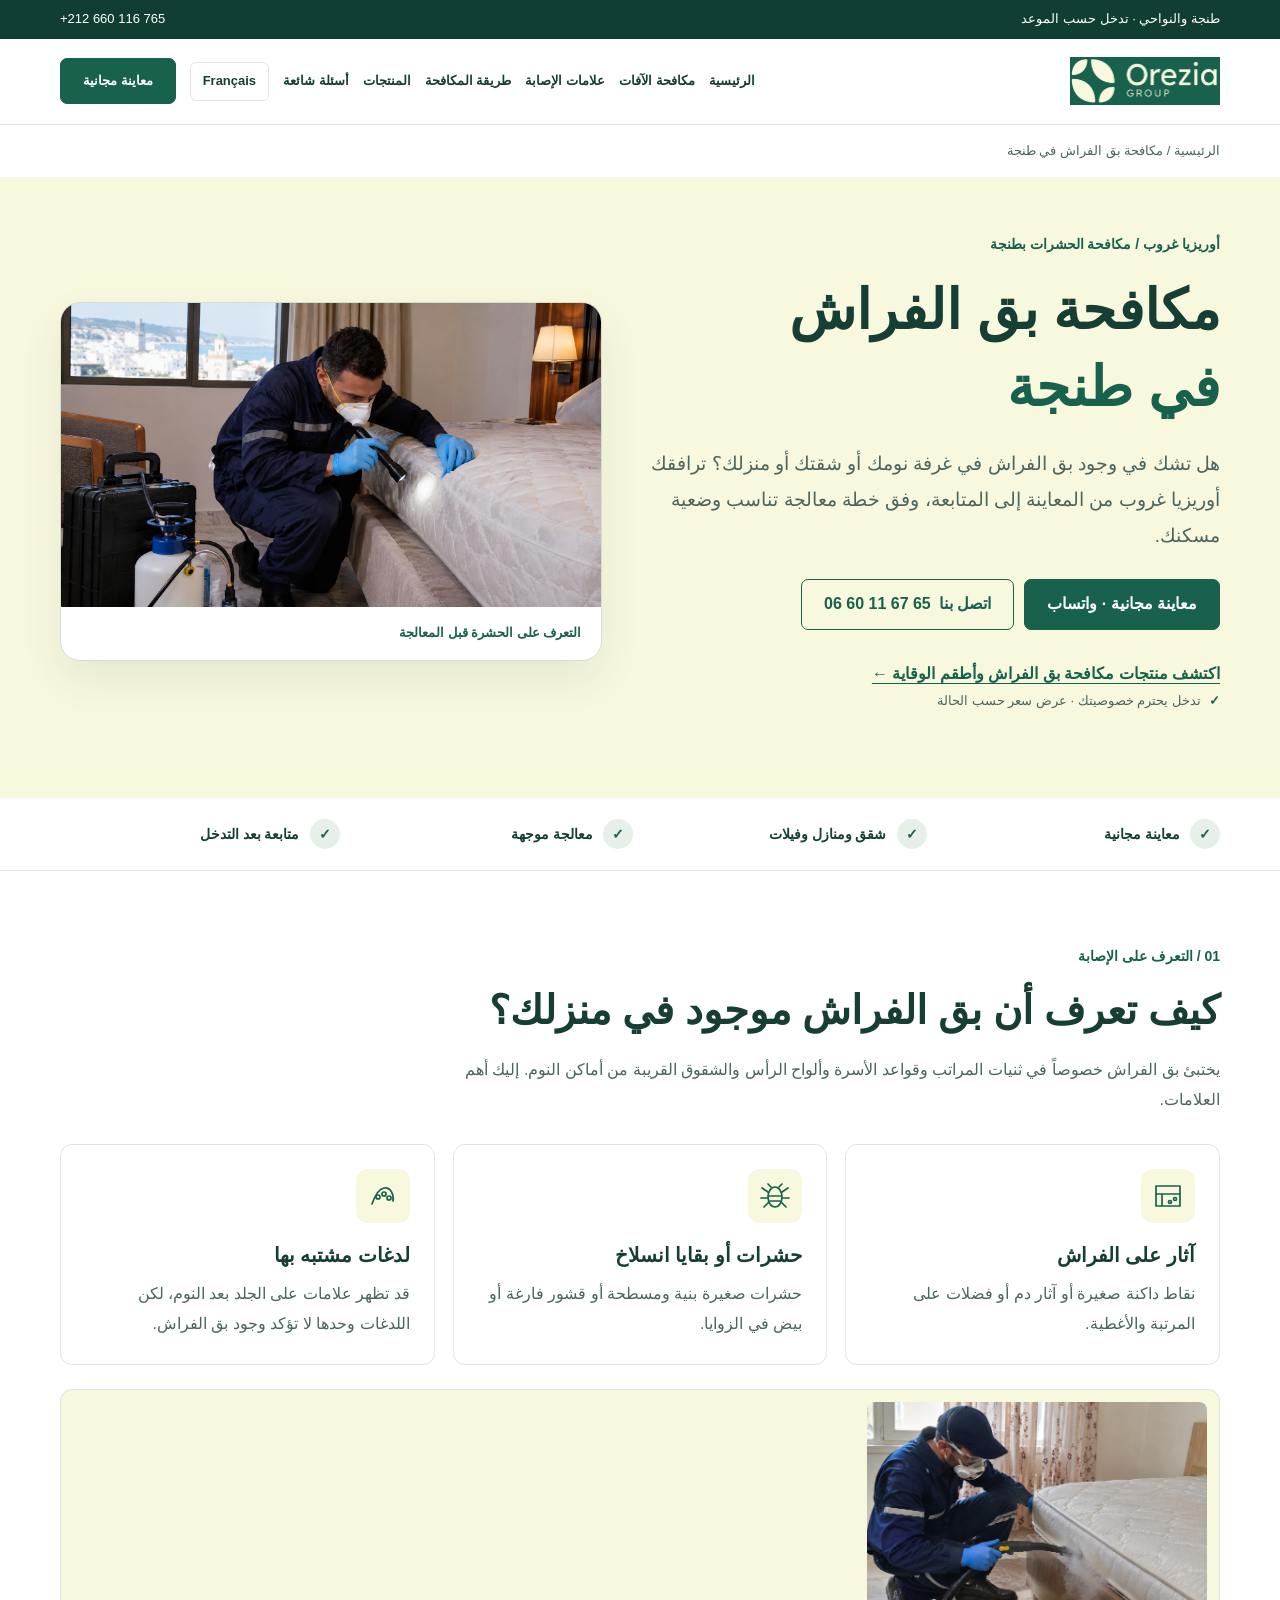
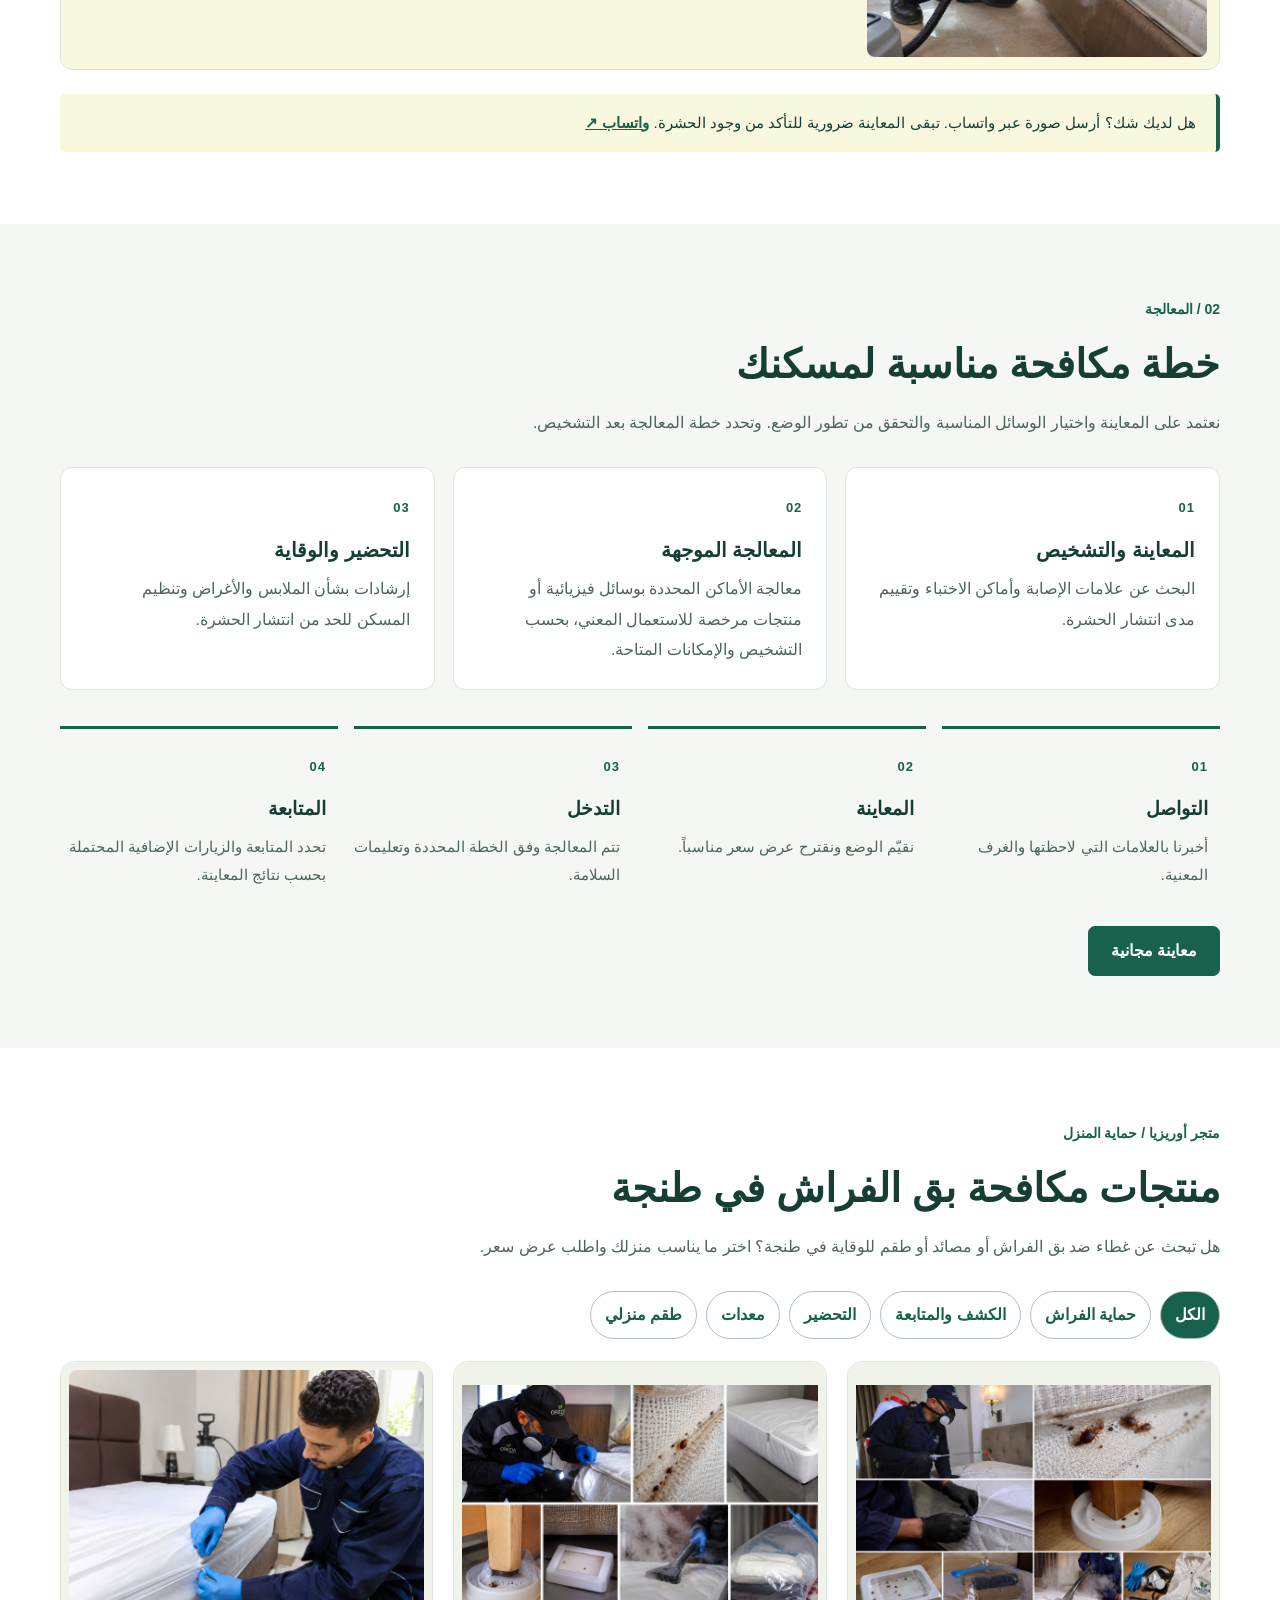
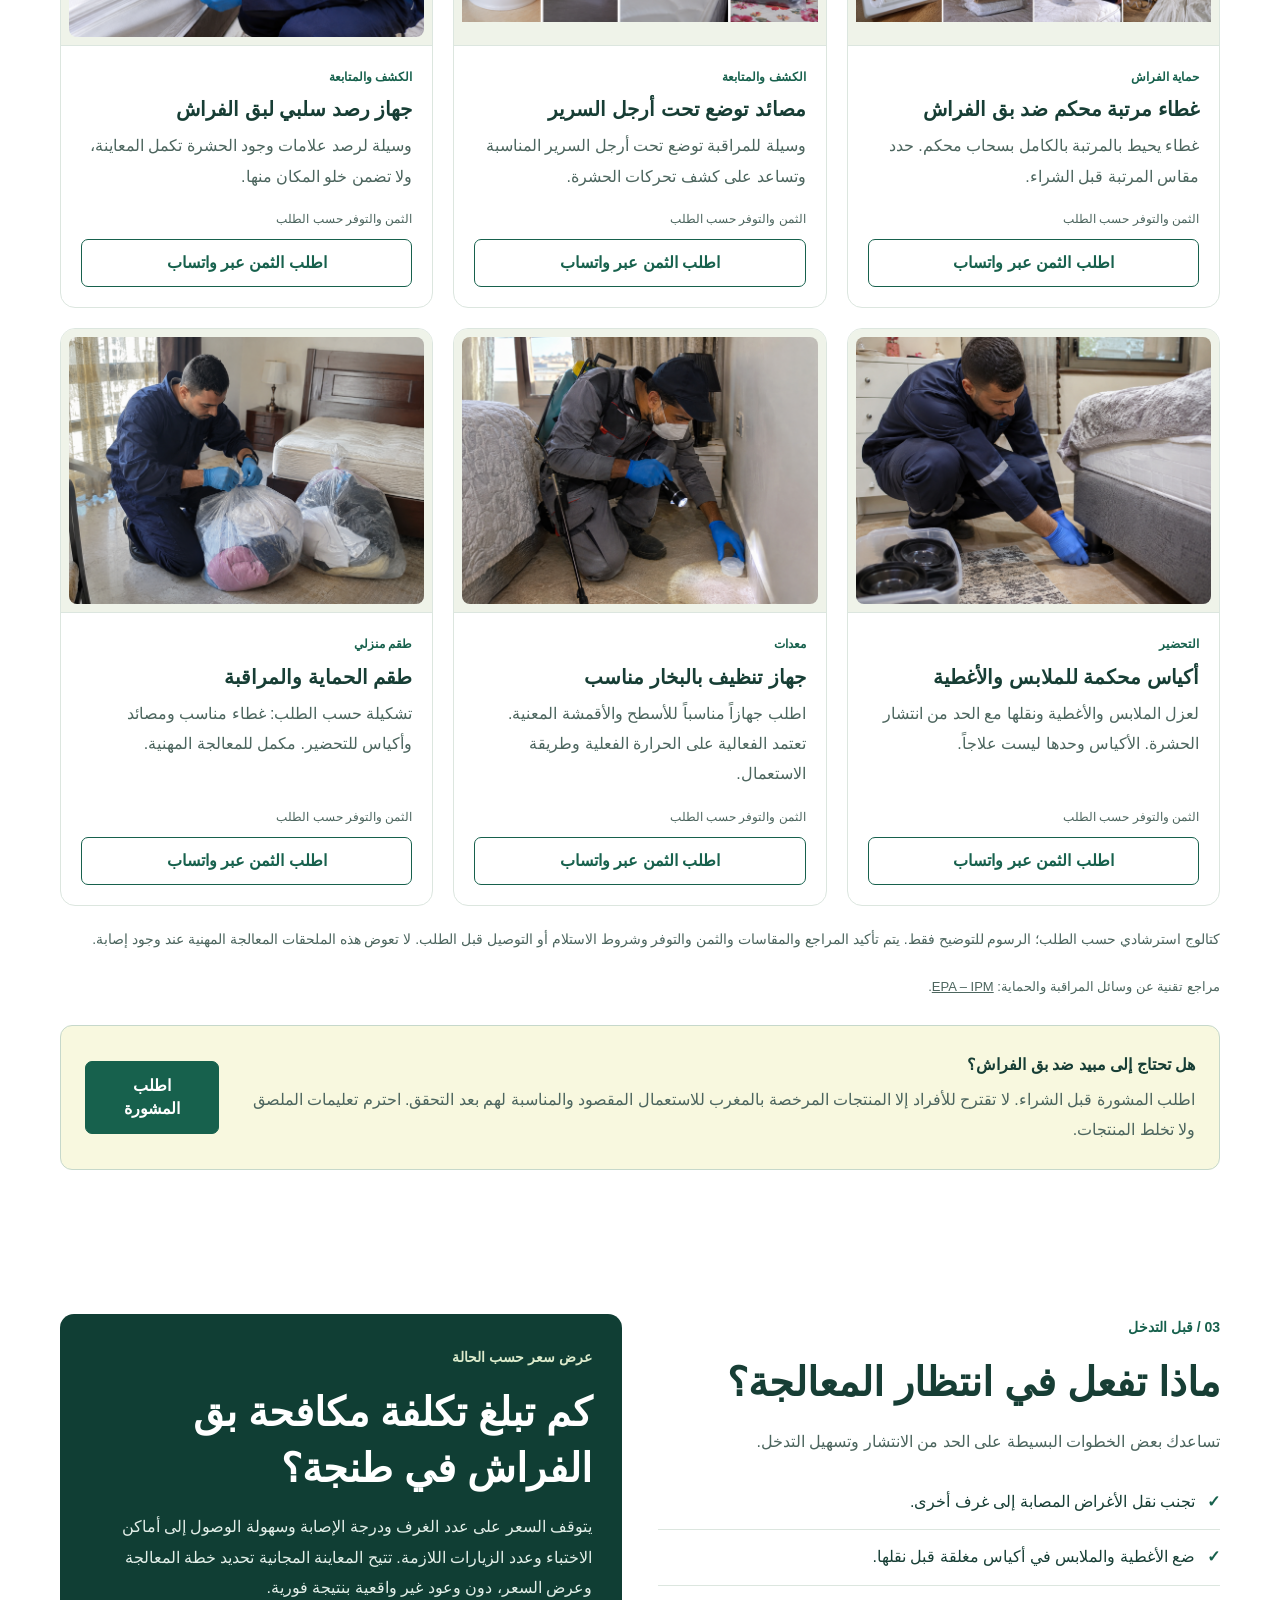
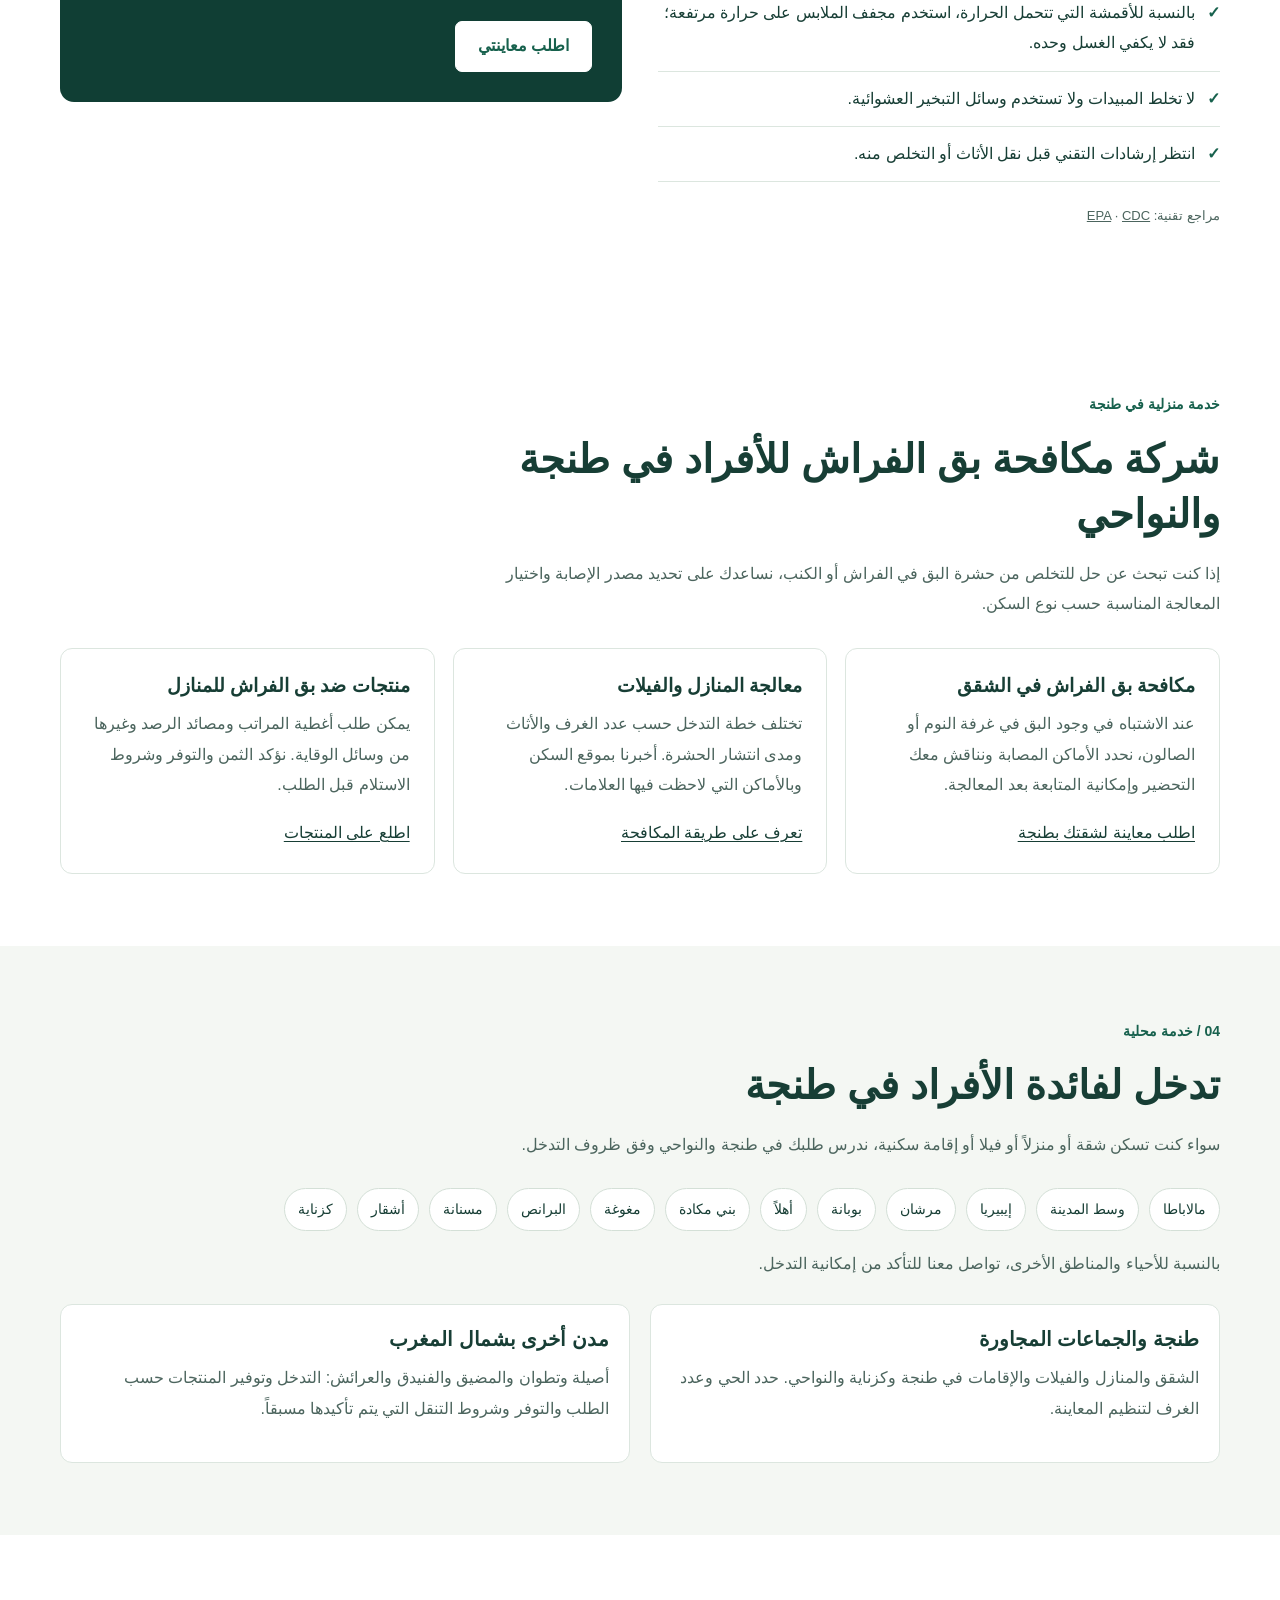
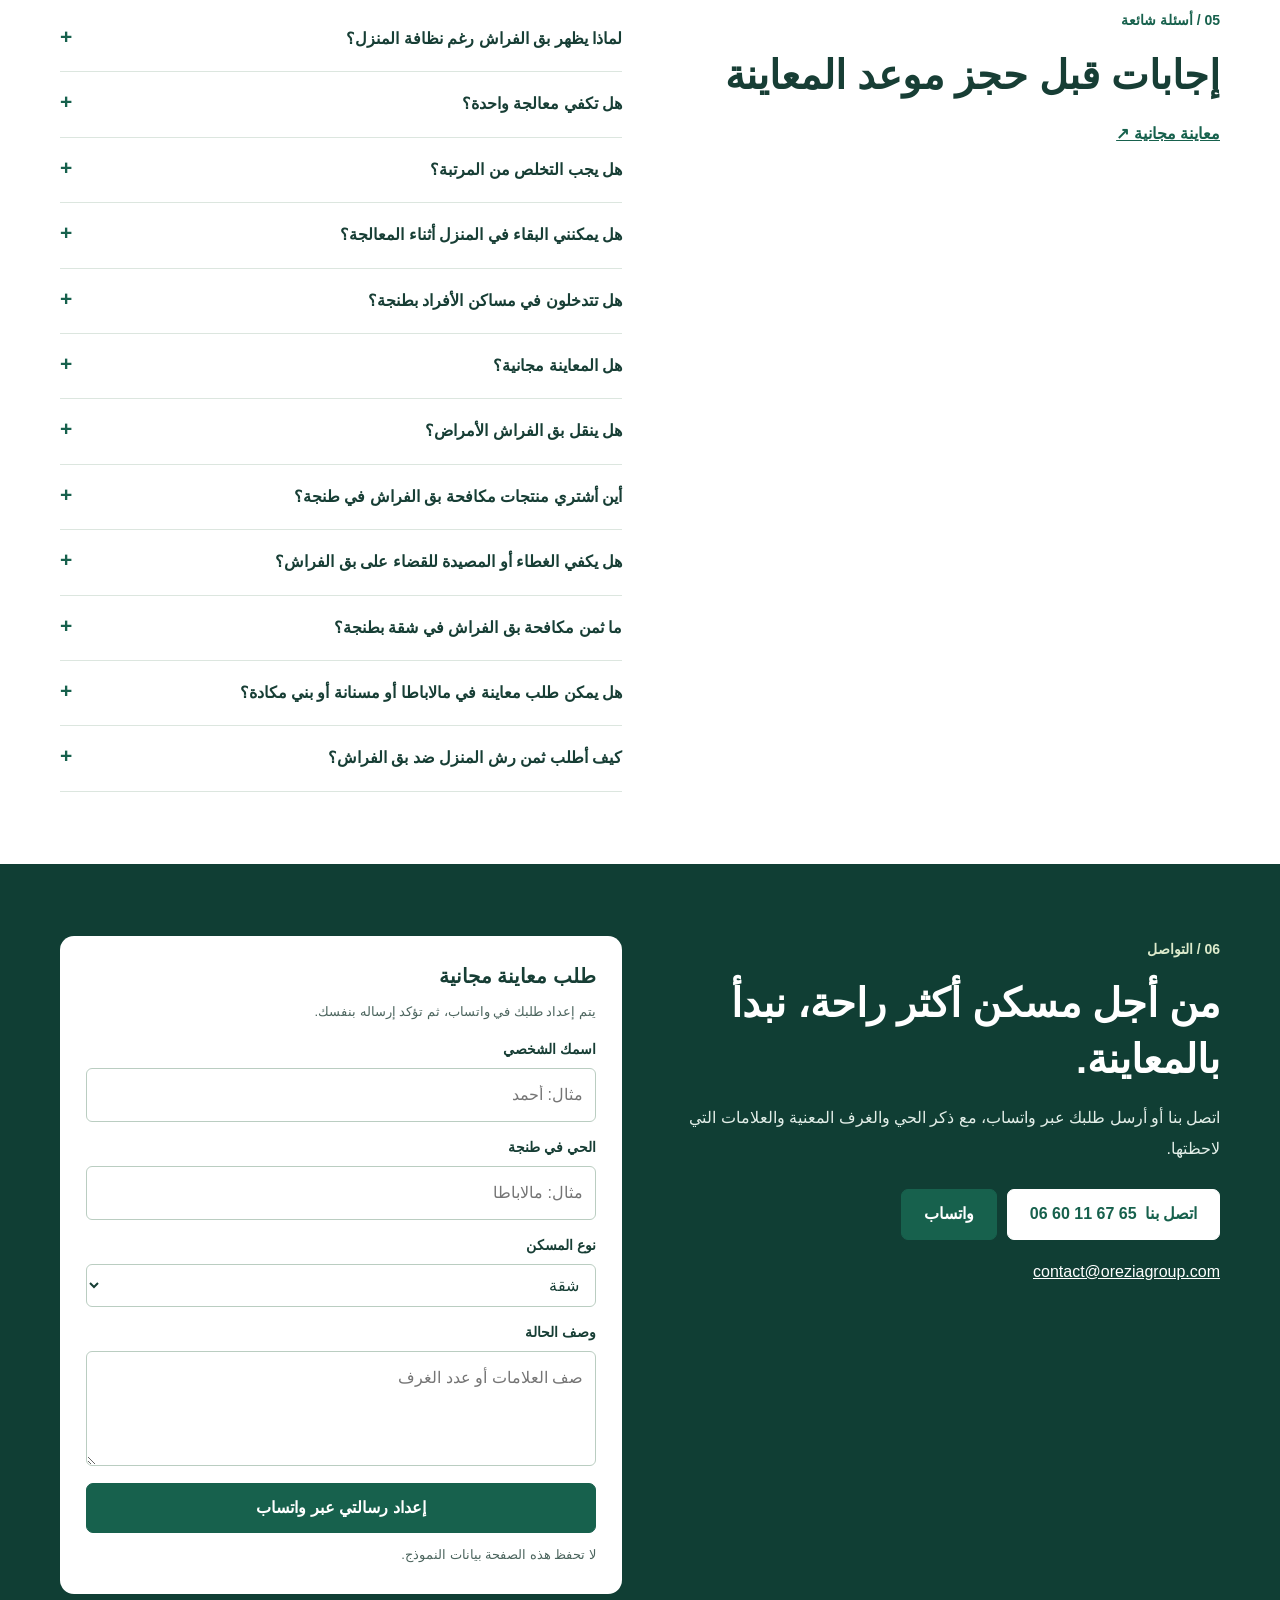
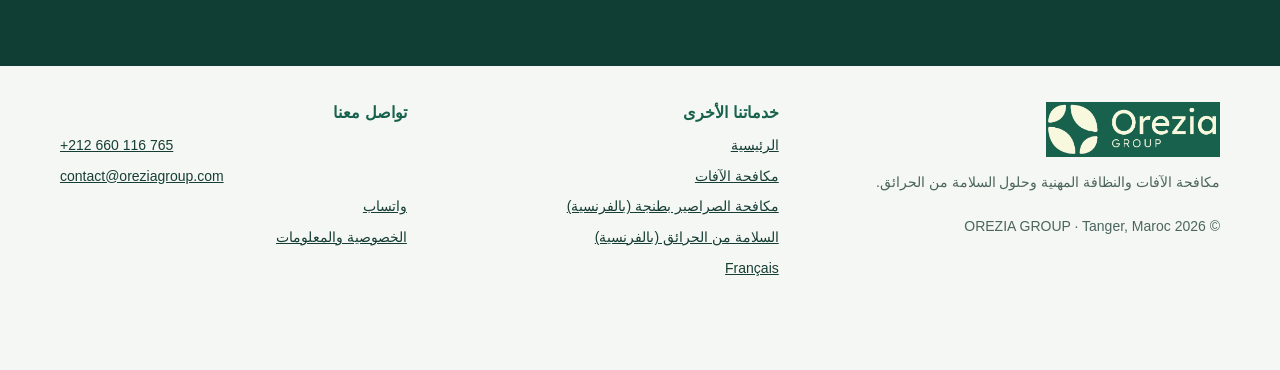
==== commit 18c06df7: "Update ar-punaises-de-lit-tanger.html" ====
--- a/ar-punaises-de-lit-tanger.html
+++ b/ar-punaises-de-lit-tanger.html
@@ -12,8 +12,8 @@
 .hero-art img{aspect-ratio:auto;object-fit:contain}.shop-art img{aspect-ratio:4/3;object-fit:contain}.orezia-sign-photo{margin:24px 0;display:flex;align-items:center;gap:22px;background:var(--cream);border:1px solid var(--line);border-radius:12px;padding:12px}.orezia-sign-photo img{display:block;width:min(40%,340px);height:auto;border-radius:8px}.orezia-sign-photo figcaption{font-size:14px;color:var(--muted)}@media(max-width:640px){.orezia-sign-photo{flex-direction:column;align-items:stretch;gap:10px}.orezia-sign-photo img{width:100%;max-height:300px;object-fit:contain}}
 </style><meta content="مكافحة بق الفراش في طنجة | معالجة ومنتجات أوريزيا" name="twitter:title"/><meta content="شركة مكافحة بق الفراش بطنجة والنواحي للأفراد والشقق والمنازل. معاينة مجانية، عرض سعر للمعالجة ومنتجات الوقاية حسب الطلب. تواصل عبر واتساب." name="twitter:description"/><meta content="fr_MA" property="og:locale:alternate"/></head>
 <body><a class="skip" href="#main">انتقل إلى المحتوى</a><div class="top"><div class="wrap"><span>طنجة والنواحي · تدخل حسب الموعد</span><a dir="ltr" href="tel:+212660116765">+212 660 116 765</a></div></div><header class="head"><div class="wrap"><a aria-label="OREZIA GROUP – الرئيسية" class="brand" href="/ar.html"><img alt="OREZIA GROUP" height="191" onerror="this.hidden=true" src="assets/logo.png" width="603"/><span class="logo-fallback">OREZIA GROUP</span></a><a aria-label="Français" class="lang mobile-lang" href="traitement-punaises-de-lit-tanger.html" hreflang="fr-MA" lang="fr">FR</a><button aria-controls="main-nav" aria-expanded="false" class="nav-toggle" type="button">القائمة ☰</button><nav id="main-nav"><a href="/ar.html">الرئيسية</a><a href="/ar.html#expertise">مكافحة الآفات</a><a href="#signes">علامات الإصابة</a><a href="#traitement">طريقة المكافحة</a><a href="#boutique">المنتجات</a><a href="#faq">أسئلة شائعة</a><a class="lang" href="traitement-punaises-de-lit-tanger.html" hreflang="fr-MA" lang="fr">Français</a><a class="btn" href="#contact">معاينة مجانية</a></nav></div></header>
-<main id="main"><div class="wrap crumb"><a href="/ar.html">الرئيسية</a> / <span aria-current="page">مكافحة بق الفراش في طنجة</span></div><section class="hero"><div class="wrap hero-grid"><div><p class="eyebrow">أوريزيا غروب / مكافحة الحشرات بطنجة</p><h1>مكافحة بق الفراش <span>في طنجة</span></h1><p class="lead">هل تشك في وجود بق الفراش في غرفة نومك أو شقتك أو منزلك؟ ترافقك أوريزيا غروب من المعاينة إلى المتابعة، وفق خطة معالجة تناسب وضعية مسكنك.</p><div class="actions"><a class="btn" href="https://wa.me/212660116765?text=%D8%A7%D9%84%D8%B3%D9%84%D8%A7%D9%85%20%D8%B9%D9%84%D9%8A%D9%83%D9%85%D8%8C%20%D8%A3%D9%88%D8%AF%20%D8%B7%D9%84%D8%A8%20%D9%85%D8%B9%D8%A7%D9%8A%D9%86%D8%A9%20%D9%84%D8%A8%D9%82%20%D8%A7%D9%84%D9%81%D8%B1%D8%A7%D8%B4%20%D9%81%D9%8A%20%D8%B7%D9%86%D8%AC%D8%A9%20%D9%85%D9%86%20%D8%A3%D9%88%D8%B1%D9%8A%D8%B2%D9%8A%D8%A7%20%D8%BA%D8%B1%D9%88%D8%A8.">معاينة مجانية · واتساب</a><a class="btn secondary" href="tel:+212660116765">اتصل بنا <bdi>06 60 11 67 65</bdi></a></div><a class="hero-shop-link" href="#boutique">اكتشف منتجات مكافحة بق الفراش وأطقم الوقاية ←</a><p class="small hero-note">تدخل يحترم خصوصيتك · عرض سعر حسب الحالة</p></div><div class="hero-art"><img src="/assets/1.png" alt="صورة توضيحية لتقني يفحص مرتبة للكشف عن بق الفراش في طنجة" width="1200" height="675" fetchpriority="high" /><div class="art-cap"><strong>التعرف على الحشرة قبل المعالجة</strong><span>صورة توضيحية مولدة بالذكاء الاصطناعي</span></div></div></div></section><div class="trust"><div class="wrap"><div class="trust-item"><span aria-hidden="true" class="tick">✓</span>معاينة مجانية</div><div class="trust-item"><span aria-hidden="true" class="tick">✓</span>شقق ومنازل وفيلات</div><div class="trust-item"><span aria-hidden="true" class="tick">✓</span>معالجة موجهة</div><div class="trust-item"><span aria-hidden="true" class="tick">✓</span>متابعة بعد التدخل</div></div></div>
-<section class="section" id="signes"><div class="wrap"><div class="section-head"><p class="eyebrow">01 / التعرف على الإصابة</p><h2>كيف تعرف أن بق الفراش موجود في منزلك؟</h2><p>يختبئ بق الفراش خصوصاً في ثنيات المراتب وقواعد الأسرة وألواح الرأس والشقوق القريبة من أماكن النوم. إليك أهم العلامات.</p></div><div class="grid3"><article class="card"><div class="sign-icon"><svg aria-hidden="true" fill="none" stroke="currentColor" stroke-linecap="round" stroke-linejoin="round" stroke-width="1.7" viewbox="0 0 32 32"><path d="M4 6h24v20H4zM4 14h24M10 14v12"></path><circle cx="23" cy="19" r="1.5"></circle><circle cx="18" cy="22" r="1.5"></circle></svg></div><h3>آثار على الفراش</h3><p>نقاط داكنة صغيرة أو آثار دم أو فضلات على المرتبة والأغطية.</p></article><article class="card"><div class="sign-icon"><svg aria-hidden="true" fill="none" stroke="currentColor" stroke-linecap="round" stroke-linejoin="round" stroke-width="1.7" viewbox="0 0 32 32"><ellipse cx="16" cy="17" rx="7" ry="10"></ellipse><path d="M12 7l-3-3m11 3 3-3M9 12l-6-4m6 10H2m8 4-5 5m18-15 6-4m-6 10h7m-8 4 5 5M10 16h12m-11 5h10"></path></svg></div><h3>حشرات أو بقايا انسلاخ</h3><p>حشرات صغيرة بنية ومسطحة أو قشور فارغة أو بيض في الزوايا.</p></article><article class="card"><div class="sign-icon"><svg aria-hidden="true" fill="none" stroke="currentColor" stroke-linecap="round" stroke-linejoin="round" stroke-width="1.7" viewbox="0 0 32 32"><path d="M5 24c3-9 7-15 12-16 7-1 10 7 9 13"></path><circle cx="11" cy="17" r="2"></circle><circle cx="17" cy="14" r="2"></circle><circle cx="22" cy="18" r="2"></circle></svg></div><h3>لدغات مشتبه بها</h3><p>قد تظهر علامات على الجلد بعد النوم، لكن اللدغات وحدها لا تؤكد وجود بق الفراش.</p></article></div><figure class="orezia-sign-photo"><img src="/assets/8.png" alt="صورة توضيحية لبق الفراش وآثاره عند خياطة المرتبة" width="390" height="504" loading="lazy" decoding="async"><figcaption>صورة مولدة بالذكاء الاصطناعي لتوضيح علامات الإصابة. لا تغني عن المعاينة المهنية.</figcaption></figure><div class="notice">هل لديك شك؟ أرسل صورة عبر واتساب. تبقى المعاينة ضرورية للتأكد من وجود الحشرة. <a class="inline-link" href="https://wa.me/212660116765?text=%D8%A7%D9%84%D8%B3%D9%84%D8%A7%D9%85%20%D8%B9%D9%84%D9%8A%D9%83%D9%85%D8%8C%20%D8%A3%D9%88%D8%AF%20%D8%B7%D9%84%D8%A8%20%D9%85%D8%B9%D8%A7%D9%8A%D9%86%D8%A9%20%D9%84%D8%A8%D9%82%20%D8%A7%D9%84%D9%81%D8%B1%D8%A7%D8%B4%20%D9%81%D9%8A%20%D8%B7%D9%86%D8%AC%D8%A9%20%D9%85%D9%86%20%D8%A3%D9%88%D8%B1%D9%8A%D8%B2%D9%8A%D8%A7%20%D8%BA%D8%B1%D9%88%D8%A8.">واتساب ↗</a></div></div></section>
+<main id="main"><div class="wrap crumb"><a href="/ar.html">الرئيسية</a> / <span aria-current="page">مكافحة بق الفراش في طنجة</span></div><section class="hero"><div class="wrap hero-grid"><div><p class="eyebrow">أوريزيا غروب / مكافحة الحشرات بطنجة</p><h1>مكافحة بق الفراش <span>في طنجة</span></h1><p class="lead">هل تشك في وجود بق الفراش في غرفة نومك أو شقتك أو منزلك؟ ترافقك أوريزيا غروب من المعاينة إلى المتابعة، وفق خطة معالجة تناسب وضعية مسكنك.</p><div class="actions"><a class="btn" href="https://wa.me/212660116765?text=%D8%A7%D9%84%D8%B3%D9%84%D8%A7%D9%85%20%D8%B9%D9%84%D9%8A%D9%83%D9%85%D8%8C%20%D8%A3%D9%88%D8%AF%20%D8%B7%D9%84%D8%A8%20%D9%85%D8%B9%D8%A7%D9%8A%D9%86%D8%A9%20%D9%84%D8%A8%D9%82%20%D8%A7%D9%84%D9%81%D8%B1%D8%A7%D8%B4%20%D9%81%D9%8A%20%D8%B7%D9%86%D8%AC%D8%A9%20%D9%85%D9%86%20%D8%A3%D9%88%D8%B1%D9%8A%D8%B2%D9%8A%D8%A7%20%D8%BA%D8%B1%D9%88%D8%A8.">معاينة مجانية · واتساب</a><a class="btn secondary" href="tel:+212660116765">اتصل بنا <bdi>06 60 11 67 65</bdi></a></div><a class="hero-shop-link" href="#boutique">اكتشف منتجات مكافحة بق الفراش وأطقم الوقاية ←</a><p class="small hero-note">تدخل يحترم خصوصيتك · عرض سعر حسب الحالة</p></div><div class="hero-art"><img src="/assets/1.png" alt="صورة توضيحية لتقني يفحص مرتبة للكشف عن بق الفراش في طنجة" width="1200" height="675" fetchpriority="high" /><div class="art-cap"><strong>التعرف على الحشرة قبل المعالجة</strong><span></span></div></div></div></section><div class="trust"><div class="wrap"><div class="trust-item"><span aria-hidden="true" class="tick">✓</span>معاينة مجانية</div><div class="trust-item"><span aria-hidden="true" class="tick">✓</span>شقق ومنازل وفيلات</div><div class="trust-item"><span aria-hidden="true" class="tick">✓</span>معالجة موجهة</div><div class="trust-item"><span aria-hidden="true" class="tick">✓</span>متابعة بعد التدخل</div></div></div>
+<section class="section" id="signes"><div class="wrap"><div class="section-head"><p class="eyebrow">01 / التعرف على الإصابة</p><h2>كيف تعرف أن بق الفراش موجود في منزلك؟</h2><p>يختبئ بق الفراش خصوصاً في ثنيات المراتب وقواعد الأسرة وألواح الرأس والشقوق القريبة من أماكن النوم. إليك أهم العلامات.</p></div><div class="grid3"><article class="card"><div class="sign-icon"><svg aria-hidden="true" fill="none" stroke="currentColor" stroke-linecap="round" stroke-linejoin="round" stroke-width="1.7" viewbox="0 0 32 32"><path d="M4 6h24v20H4zM4 14h24M10 14v12"></path><circle cx="23" cy="19" r="1.5"></circle><circle cx="18" cy="22" r="1.5"></circle></svg></div><h3>آثار على الفراش</h3><p>نقاط داكنة صغيرة أو آثار دم أو فضلات على المرتبة والأغطية.</p></article><article class="card"><div class="sign-icon"><svg aria-hidden="true" fill="none" stroke="currentColor" stroke-linecap="round" stroke-linejoin="round" stroke-width="1.7" viewbox="0 0 32 32"><ellipse cx="16" cy="17" rx="7" ry="10"></ellipse><path d="M12 7l-3-3m11 3 3-3M9 12l-6-4m6 10H2m8 4-5 5m18-15 6-4m-6 10h7m-8 4 5 5M10 16h12m-11 5h10"></path></svg></div><h3>حشرات أو بقايا انسلاخ</h3><p>حشرات صغيرة بنية ومسطحة أو قشور فارغة أو بيض في الزوايا.</p></article><article class="card"><div class="sign-icon"><svg aria-hidden="true" fill="none" stroke="currentColor" stroke-linecap="round" stroke-linejoin="round" stroke-width="1.7" viewbox="0 0 32 32"><path d="M5 24c3-9 7-15 12-16 7-1 10 7 9 13"></path><circle cx="11" cy="17" r="2"></circle><circle cx="17" cy="14" r="2"></circle><circle cx="22" cy="18" r="2"></circle></svg></div><h3>لدغات مشتبه بها</h3><p>قد تظهر علامات على الجلد بعد النوم، لكن اللدغات وحدها لا تؤكد وجود بق الفراش.</p></article></div><figure class="orezia-sign-photo"><img src="/assets/8.png" alt="صورة توضيحية لبق الفراش وآثاره عند خياطة المرتبة" width="390" height="504" loading="lazy" decoding="async"><figcaption></figcaption></figure><div class="notice">هل لديك شك؟ أرسل صورة عبر واتساب. تبقى المعاينة ضرورية للتأكد من وجود الحشرة. <a class="inline-link" href="https://wa.me/212660116765?text=%D8%A7%D9%84%D8%B3%D9%84%D8%A7%D9%85%20%D8%B9%D9%84%D9%8A%D9%83%D9%85%D8%8C%20%D8%A3%D9%88%D8%AF%20%D8%B7%D9%84%D8%A8%20%D9%85%D8%B9%D8%A7%D9%8A%D9%86%D8%A9%20%D9%84%D8%A8%D9%82%20%D8%A7%D9%84%D9%81%D8%B1%D8%A7%D8%B4%20%D9%81%D9%8A%20%D8%B7%D9%86%D8%AC%D8%A9%20%D9%85%D9%86%20%D8%A3%D9%88%D8%B1%D9%8A%D8%B2%D9%8A%D8%A7%20%D8%BA%D8%B1%D9%88%D8%A8.">واتساب ↗</a></div></div></section>
 <section class="section tint" id="traitement"><div class="wrap"><div class="section-head"><p class="eyebrow">02 / المعالجة</p><h2>خطة مكافحة مناسبة لمسكنك</h2><p>نعتمد على المعاينة واختيار الوسائل المناسبة والتحقق من تطور الوضع. وتحدد خطة المعالجة بعد التشخيص.</p></div><div class="grid3"><article class="card"><span class="num">01</span><h3>المعاينة والتشخيص</h3><p>البحث عن علامات الإصابة وأماكن الاختباء وتقييم مدى انتشار الحشرة.</p></article><article class="card"><span class="num">02</span><h3>المعالجة الموجهة</h3><p>معالجة الأماكن المحددة بوسائل فيزيائية أو منتجات مرخصة للاستعمال المعني، بحسب التشخيص والإمكانات المتاحة.</p></article><article class="card"><span class="num">03</span><h3>التحضير والوقاية</h3><p>إرشادات بشأن الملابس والأغراض وتنظيم المسكن للحد من انتشار الحشرة.</p></article></div><div style="margin-top:36px"><ol class="steps"><li><span class="num">01</span><h3>التواصل</h3><p>أخبرنا بالعلامات التي لاحظتها والغرف المعنية.</p></li><li><span class="num">02</span><h3>المعاينة</h3><p>نقيّم الوضع ونقترح عرض سعر مناسباً.</p></li><li><span class="num">03</span><h3>التدخل</h3><p>تتم المعالجة وفق الخطة المحددة وتعليمات السلامة.</p></li><li><span class="num">04</span><h3>المتابعة</h3><p>تحدد المتابعة والزيارات الإضافية المحتملة بحسب نتائج المعاينة.</p></li></ol></div><a class="btn" href="#contact" style="margin-top:18px">معاينة مجانية</a></div></section><section class="section" id="boutique"><div class="wrap"><div class="section-head"><p class="eyebrow">متجر أوريزيا / حماية المنزل</p><h2>منتجات مكافحة بق الفراش في طنجة</h2><p>هل تبحث عن غطاء ضد بق الفراش أو مصائد أو طقم للوقاية في طنجة؟ اختر ما يناسب منزلك واطلب عرض سعر.</p></div><div aria-label="تصفية المنتجات" class="shop-filter" hidden="" role="group"><button aria-pressed="true" data-cat="الكل" type="button">الكل</button><button aria-pressed="false" data-cat="حماية الفراش" type="button">حماية الفراش</button><button aria-pressed="false" data-cat="الكشف والمتابعة" type="button">الكشف والمتابعة</button><button aria-pressed="false" data-cat="التحضير" type="button">التحضير</button><button aria-pressed="false" data-cat="معدات" type="button">معدات</button><button aria-pressed="false" data-cat="طقم منزلي" type="button">طقم منزلي</button></div><div class="shop-grid"><article class="shop-card" data-category="حماية الفراش" id="produit-housse"><div class="shop-art"><img src="/assets/2.png" alt="تقني يركب غطاء مرتبة محكم ضد بق الفراش" width="850" height="638" loading="lazy" decoding="async" /></div><div class="shop-content"><span class="shop-type">حماية الفراش</span><h3>غطاء مرتبة محكم ضد بق الفراش</h3><p>غطاء يحيط بالمرتبة بالكامل بسحاب محكم. حدد مقاس المرتبة قبل الشراء.</p><span class="small">الثمن والتوفر حسب الطلب</span><a class="btn secondary" href="https://wa.me/212660116765?text=%D8%A7%D9%84%D8%B3%D9%84%D8%A7%D9%85%20%D8%B9%D9%84%D9%8A%D9%83%D9%85%D8%8C%20%D8%A3%D8%B1%D9%8A%D8%AF%20%D9%85%D8%B9%D8%B1%D9%81%D8%A9%20%D8%A7%D9%84%D8%AB%D9%85%D9%86%20%D9%88%D8%A7%D9%84%D8%AA%D9%88%D9%81%D8%B1%3A%20%D8%BA%D8%B7%D8%A7%D8%A1%20%D9%85%D8%B1%D8%AA%D8%A8%D8%A9%20%D9%85%D8%AD%D9%83%D9%85%20%D8%B6%D8%AF%20%D8%A8%D9%82%20%D8%A7%D9%84%D9%81%D8%B1%D8%A7%D8%B4.%20%D8%A7%D9%84%D9%85%D8%AF%D9%8A%D9%86%D8%A9%3A%20">اطلب الثمن عبر واتساب</a></div></article><article class="shop-card" data-category="الكشف والمتابعة" id="produit-intercepteur"><div class="shop-art"><img src="/assets/3.png" alt="تركيب مصيدة اعتراضية تحت رجل السرير" width="850" height="638" loading="lazy" decoding="async" /></div><div class="shop-content"><span class="shop-type">الكشف والمتابعة</span><h3>مصائد توضع تحت أرجل السرير</h3><p>وسيلة للمراقبة توضع تحت أرجل السرير المناسبة وتساعد على كشف تحركات الحشرة.</p><span class="small">الثمن والتوفر حسب الطلب</span><a class="btn secondary" href="https://wa.me/212660116765?text=%D8%A7%D9%84%D8%B3%D9%84%D8%A7%D9%85%20%D8%B9%D9%84%D9%8A%D9%83%D9%85%D8%8C%20%D8%A3%D8%B1%D9%8A%D8%AF%20%D9%85%D8%B9%D8%B1%D9%81%D8%A9%20%D8%A7%D9%84%D8%AB%D9%85%D9%86%20%D9%88%D8%A7%D9%84%D8%AA%D9%88%D9%81%D8%B1%3A%20%D9%85%D8%B5%D8%A7%D8%A6%D8%AF%20%D8%AA%D9%88%D8%B6%D8%B9%20%D8%AA%D8%AD%D8%AA%20%D8%A3%D8%B1%D8%AC%D9%84%20%D8%A7%D9%84%D8%B3%D8%B1%D9%8A%D8%B1.%20%D8%A7%D9%84%D9%85%D8%AF%D9%8A%D9%86%D8%A9%3A%20">اطلب الثمن عبر واتساب</a></div></article><article class="shop-card" data-category="الكشف والمتابعة" id="produit-moniteur"><div class="shop-art"><img src="/assets/4.png" alt="جهاز رصد سلبي لبق الفراش قرب قاعدة السرير" width="506" height="506" loading="lazy" decoding="async" /></div><div class="shop-content"><span class="shop-type">الكشف والمتابعة</span><h3>جهاز رصد سلبي لبق الفراش</h3><p>وسيلة لرصد علامات وجود الحشرة تكمل المعاينة، ولا تضمن خلو المكان منها.</p><span class="small">الثمن والتوفر حسب الطلب</span><a class="btn secondary" href="https://wa.me/212660116765?text=%D8%A7%D9%84%D8%B3%D9%84%D8%A7%D9%85%20%D8%B9%D9%84%D9%8A%D9%83%D9%85%D8%8C%20%D8%A3%D8%B1%D9%8A%D8%AF%20%D9%85%D8%B9%D8%B1%D9%81%D8%A9%20%D8%A7%D9%84%D8%AB%D9%85%D9%86%20%D9%88%D8%A7%D9%84%D8%AA%D9%88%D9%81%D8%B1%3A%20%D8%AC%D9%87%D8%A7%D8%B2%20%D8%B1%D8%B5%D8%AF%20%D8%B3%D9%84%D8%A8%D9%8A%20%D9%84%D8%A8%D9%82%20%D8%A7%D9%84%D9%81%D8%B1%D8%A7%D8%B4.%20%D8%A7%D9%84%D9%85%D8%AF%D9%8A%D9%86%D8%A9%3A%20">اطلب الثمن عبر واتساب</a></div></article><article class="shop-card" data-category="التحضير" id="produit-sacs"><div class="shop-art"><img src="/assets/5.png" alt="تقني يضع الملابس والأغطية في أكياس محكمة" width="850" height="638" loading="lazy" decoding="async" /></div><div class="shop-content"><span class="shop-type">التحضير</span><h3>أكياس محكمة للملابس والأغطية</h3><p>لعزل الملابس والأغطية ونقلها مع الحد من انتشار الحشرة. الأكياس وحدها ليست علاجاً.</p><span class="small">الثمن والتوفر حسب الطلب</span><a class="btn secondary" href="https://wa.me/212660116765?text=%D8%A7%D9%84%D8%B3%D9%84%D8%A7%D9%85%20%D8%B9%D9%84%D9%8A%D9%83%D9%85%D8%8C%20%D8%A3%D8%B1%D9%8A%D8%AF%20%D9%85%D8%B9%D8%B1%D9%81%D8%A9%20%D8%A7%D9%84%D8%AB%D9%85%D9%86%20%D9%88%D8%A7%D9%84%D8%AA%D9%88%D9%81%D8%B1%3A%20%D8%A3%D9%83%D9%8A%D8%A7%D8%B3%20%D9%85%D8%AD%D9%83%D9%85%D8%A9%20%D9%84%D9%84%D9%85%D9%84%D8%A7%D8%A8%D8%B3%20%D9%88%D8%A7%D9%84%D8%A3%D8%BA%D8%B7%D9%8A%D8%A9.%20%D8%A7%D9%84%D9%85%D8%AF%D9%8A%D9%86%D8%A9%3A%20">اطلب الثمن عبر واتساب</a></div></article><article class="shop-card" data-category="معدات" id="produit-vapeur"><div class="shop-art"><img src="/assets/6.png" alt="تقني يستعمل جهاز التنظيف بالبخار على سطح مناسب" width="850" height="638" loading="lazy" decoding="async" /></div><div class="shop-content"><span class="shop-type">معدات</span><h3>جهاز تنظيف بالبخار مناسب</h3><p>اطلب جهازاً مناسباً للأسطح والأقمشة المعنية. تعتمد الفعالية على الحرارة الفعلية وطريقة الاستعمال.</p><span class="small">الثمن والتوفر حسب الطلب</span><a class="btn secondary" href="https://wa.me/212660116765?text=%D8%A7%D9%84%D8%B3%D9%84%D8%A7%D9%85%20%D8%B9%D9%84%D9%8A%D9%83%D9%85%D8%8C%20%D8%A3%D8%B1%D9%8A%D8%AF%20%D9%85%D8%B9%D8%B1%D9%81%D8%A9%20%D8%A7%D9%84%D8%AB%D9%85%D9%86%20%D9%88%D8%A7%D9%84%D8%AA%D9%88%D9%81%D8%B1%3A%20%D8%AC%D9%87%D8%A7%D8%B2%20%D8%AA%D9%86%D8%B8%D9%8A%D9%81%20%D8%A8%D8%A7%D9%84%D8%A8%D8%AE%D8%A7%D8%B1%20%D9%85%D9%86%D8%A7%D8%B3%D8%A8.%20%D8%A7%D9%84%D9%85%D8%AF%D9%8A%D9%86%D8%A9%3A%20">اطلب الثمن عبر واتساب</a></div></article><article class="shop-card" data-category="طقم منزلي" id="produit-kit"><div class="shop-art"><img src="/assets/7.png" alt="طقم توضيحي للحماية من بق الفراش ومراقبته" width="850" height="638" loading="lazy" decoding="async" /></div><div class="shop-content"><span class="shop-type">طقم منزلي</span><h3>طقم الحماية والمراقبة</h3><p>تشكيلة حسب الطلب: غطاء مناسب ومصائد وأكياس للتحضير. مكمل للمعالجة المهنية.</p><span class="small">الثمن والتوفر حسب الطلب</span><a class="btn secondary" href="https://wa.me/212660116765?text=%D8%A7%D9%84%D8%B3%D9%84%D8%A7%D9%85%20%D8%B9%D9%84%D9%8A%D9%83%D9%85%D8%8C%20%D8%A3%D8%B1%D9%8A%D8%AF%20%D9%85%D8%B9%D8%B1%D9%81%D8%A9%20%D8%A7%D9%84%D8%AB%D9%85%D9%86%20%D9%88%D8%A7%D9%84%D8%AA%D9%88%D9%81%D8%B1%3A%20%D8%B7%D9%82%D9%85%20%D8%A7%D9%84%D8%AD%D9%85%D8%A7%D9%8A%D8%A9%20%D9%88%D8%A7%D9%84%D9%85%D8%B1%D8%A7%D9%82%D8%A8%D8%A9.%20%D8%A7%D9%84%D9%85%D8%AF%D9%8A%D9%86%D8%A9%3A%20">اطلب الثمن عبر واتساب</a></div></article></div><p class="shop-note">كتالوج استرشادي حسب الطلب؛ الرسوم للتوضيح فقط. يتم تأكيد المراجع والمقاسات والثمن والتوفر وشروط الاستلام أو التوصيل قبل الطلب. لا تعوض هذه الملحقات المعالجة المهنية عند وجود إصابة.</p><p class="sources">مراجع تقنية عن وسائل المراقبة والحماية: <a href="https://www.epa.gov/bedbugs/controlling-bed-bugs-using-integrated-pest-management-ipm" rel="noopener">EPA – IPM</a>.</p><div class="shop-callout"><div><strong>هل تحتاج إلى مبيد ضد بق الفراش؟</strong><p>اطلب المشورة قبل الشراء. لا تقترح للأفراد إلا المنتجات المرخصة بالمغرب للاستعمال المقصود والمناسبة لهم بعد التحقق. احترم تعليمات الملصق ولا تخلط المنتجات.</p></div><a class="btn" href="https://wa.me/212660116765?text=%D8%A7%D9%84%D8%B3%D9%84%D8%A7%D9%85%20%D8%B9%D9%84%D9%8A%D9%83%D9%85%D8%8C%20%D8%A3%D8%B1%D9%8A%D8%AF%20%D8%A7%D8%B3%D8%AA%D8%B4%D8%A7%D8%B1%D8%A9%20%D8%A8%D8%B4%D8%A3%D9%86%20%D8%A7%D9%84%D9%85%D9%86%D8%AA%D8%AC%D8%A7%D8%AA%20%D8%A7%D9%84%D9%85%D9%86%D8%A7%D8%B3%D8%A8%D8%A9%20%D9%84%D9%85%D9%83%D8%A7%D9%81%D8%AD%D8%A9%20%D8%A8%D9%82%20%D8%A7%D9%84%D9%81%D8%B1%D8%A7%D8%B4%20%D9%81%D9%8A%20%D9%85%D9%86%D8%B2%D9%84%D9%8A.">اطلب المشورة</a></div></div></section>
 <section class="section" id="preparation"><div class="wrap split"><div><p class="eyebrow">03 / قبل التدخل</p><h2>ماذا تفعل في انتظار المعالجة؟</h2><p>تساعدك بعض الخطوات البسيطة على الحد من الانتشار وتسهيل التدخل.</p><ul class="checklist"><li>تجنب نقل الأغراض المصابة إلى غرف أخرى.</li><li>ضع الأغطية والملابس في أكياس مغلقة قبل نقلها.</li><li>بالنسبة للأقمشة التي تتحمل الحرارة، استخدم مجفف الملابس على حرارة مرتفعة؛ فقد لا يكفي الغسل وحده.</li><li>لا تخلط المبيدات ولا تستخدم وسائل التبخير العشوائية.</li><li>انتظر إرشادات التقني قبل نقل الأثاث أو التخلص منه.</li></ul><p class="sources">مراجع تقنية: <a href="https://www.epa.gov/bedbugs/preparing-treatment-against-bed-bugs" rel="noopener" target="_blank">EPA</a> · <a href="https://www.cdc.gov/bed-bugs/about/index.html" rel="noopener" target="_blank">CDC</a></p></div><aside class="pricebox"><p class="eyebrow">عرض سعر حسب الحالة</p><h2>كم تبلغ تكلفة مكافحة بق الفراش في طنجة؟</h2><p>يتوقف السعر على عدد الغرف ودرجة الإصابة وسهولة الوصول إلى أماكن الاختباء وعدد الزيارات اللازمة. تتيح المعاينة المجانية تحديد خطة المعالجة وعرض السعر، دون وعود غير واقعية بنتيجة فورية.</p><a class="btn white" href="#contact">اطلب معاينتي</a></aside></div></section>
 <section class="section local-content" id="logements"><div class="wrap"><div class="section-head"><p class="eyebrow">خدمة منزلية في طنجة</p><h2>شركة مكافحة بق الفراش للأفراد في طنجة والنواحي</h2><p>إذا كنت تبحث عن حل للتخلص من حشرة البق في الفراش أو الكنب، نساعدك على تحديد مصدر الإصابة واختيار المعالجة المناسبة حسب نوع السكن.</p></div><div class="grid3"><article class="card"><h3>مكافحة بق الفراش في الشقق</h3><p>عند الاشتباه في وجود البق في غرفة النوم أو الصالون، نحدد الأماكن المصابة ونناقش معك التحضير وإمكانية المتابعة بعد المعالجة.</p><a href="#contact">اطلب معاينة لشقتك بطنجة</a></article><article class="card"><h3>معالجة المنازل والفيلات</h3><p>تختلف خطة التدخل حسب عدد الغرف والأثاث ومدى انتشار الحشرة. أخبرنا بموقع السكن وبالأماكن التي لاحظت فيها العلامات.</p><a href="#traitement">تعرف على طريقة المكافحة</a></article><article class="card"><h3>منتجات ضد بق الفراش للمنازل</h3><p>يمكن طلب أغطية المراتب ومصائد الرصد وغيرها من وسائل الوقاية. نؤكد الثمن والتوفر وشروط الاستلام قبل الطلب.</p><a href="#boutique">اطلع على المنتجات</a></article></div></div></section><section class="section tint" id="zones"><div class="wrap"><div class="section-head"><p class="eyebrow">04 / خدمة محلية</p><h2>تدخل لفائدة الأفراد في طنجة</h2><p>سواء كنت تسكن شقة أو منزلاً أو فيلا أو إقامة سكنية، ندرس طلبك في طنجة والنواحي وفق ظروف التدخل.</p></div><div class="tags"><span class="tag">مالاباطا</span><span class="tag">وسط المدينة</span><span class="tag">إيبيريا</span><span class="tag">مرشان</span><span class="tag">بوبانة</span><span class="tag">أهلاً</span><span class="tag">بني مكادة</span><span class="tag">مغوغة</span><span class="tag">البرانص</span><span class="tag">مسنانة</span><span class="tag">أشقار</span><span class="tag">كزناية</span></div><p style="margin-top:18px;margin-bottom:0">بالنسبة للأحياء والمناطق الأخرى، تواصل معنا للتأكد من إمكانية التدخل.</p><div class="local-list"><article><h3>طنجة والجماعات المجاورة</h3><p>الشقق والمنازل والفيلات والإقامات في طنجة وكزناية والنواحي. حدد الحي وعدد الغرف لتنظيم المعاينة.</p></article><article><h3>مدن أخرى بشمال المغرب</h3><p>أصيلة وتطوان والمضيق والفنيدق والعرائش: التدخل وتوفير المنتجات حسب الطلب والتوفر وشروط التنقل التي يتم تأكيدها مسبقاً.</p></article></div></div></section>
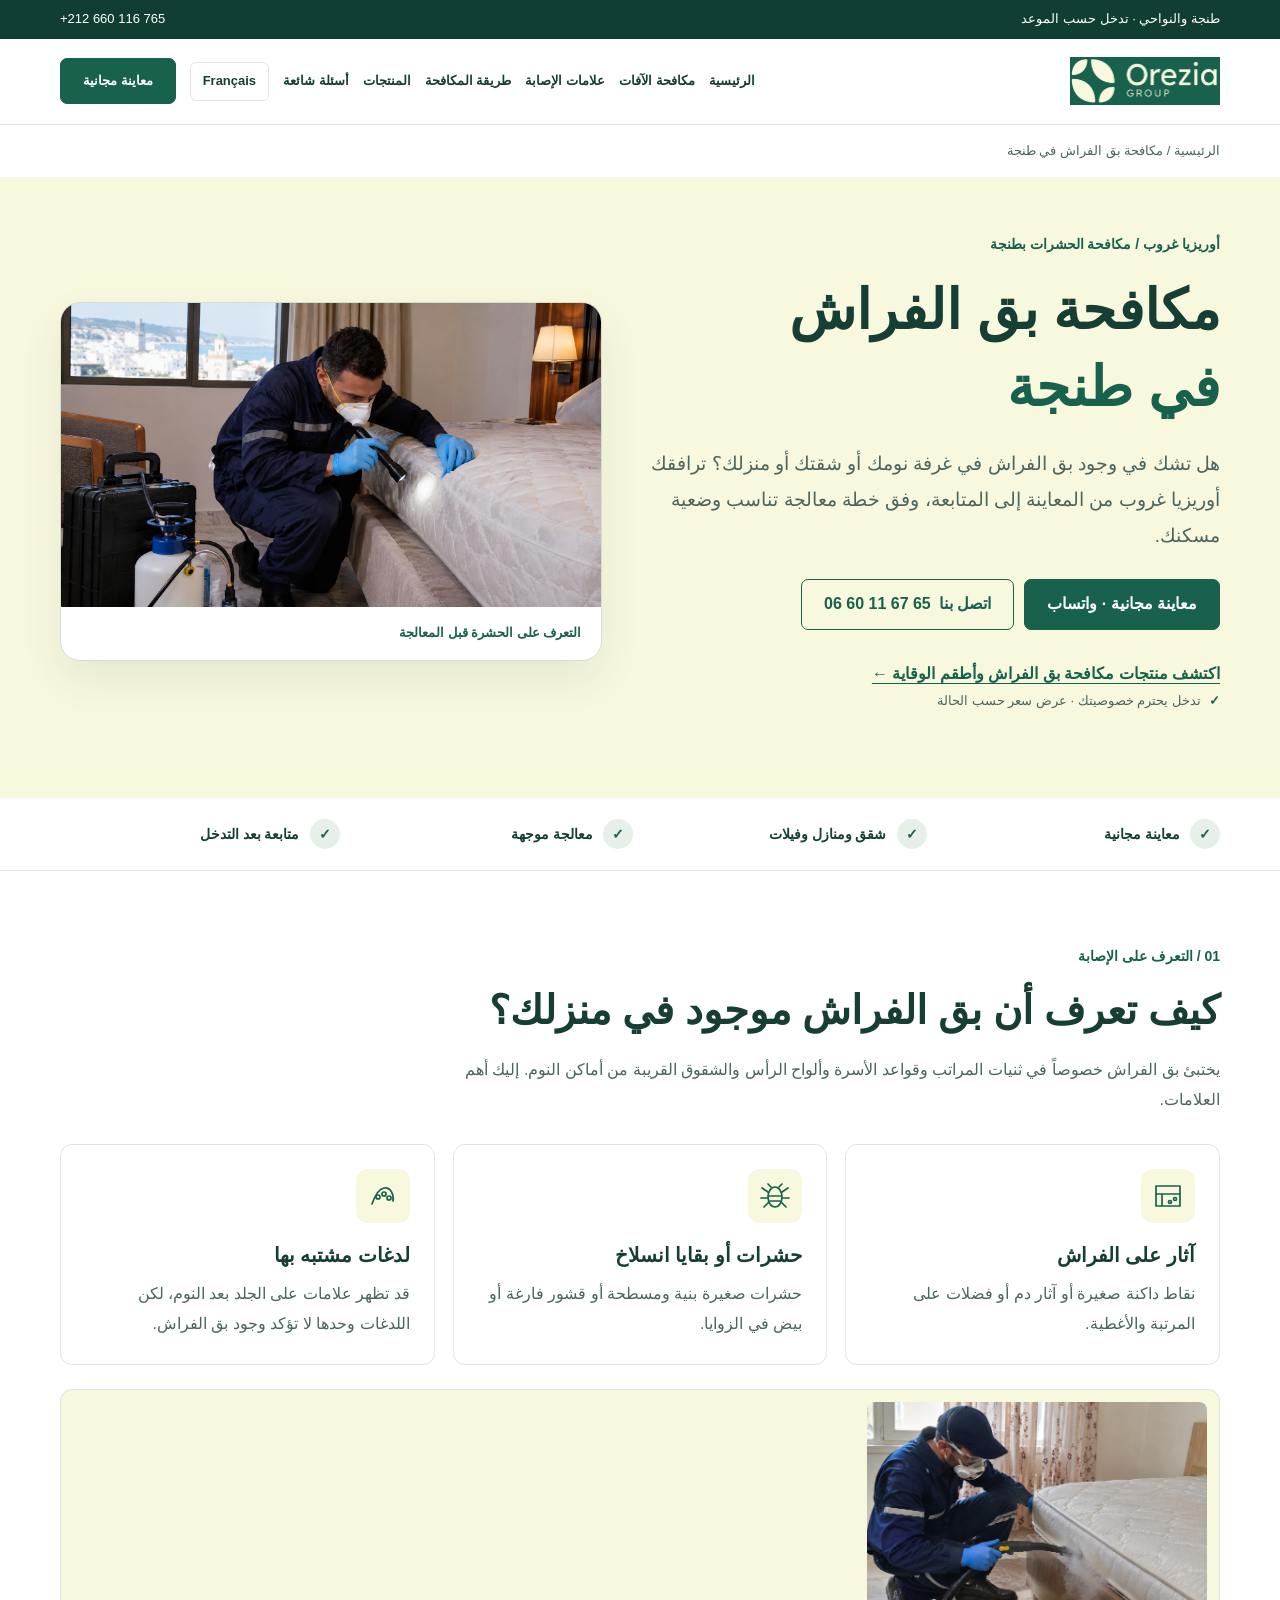
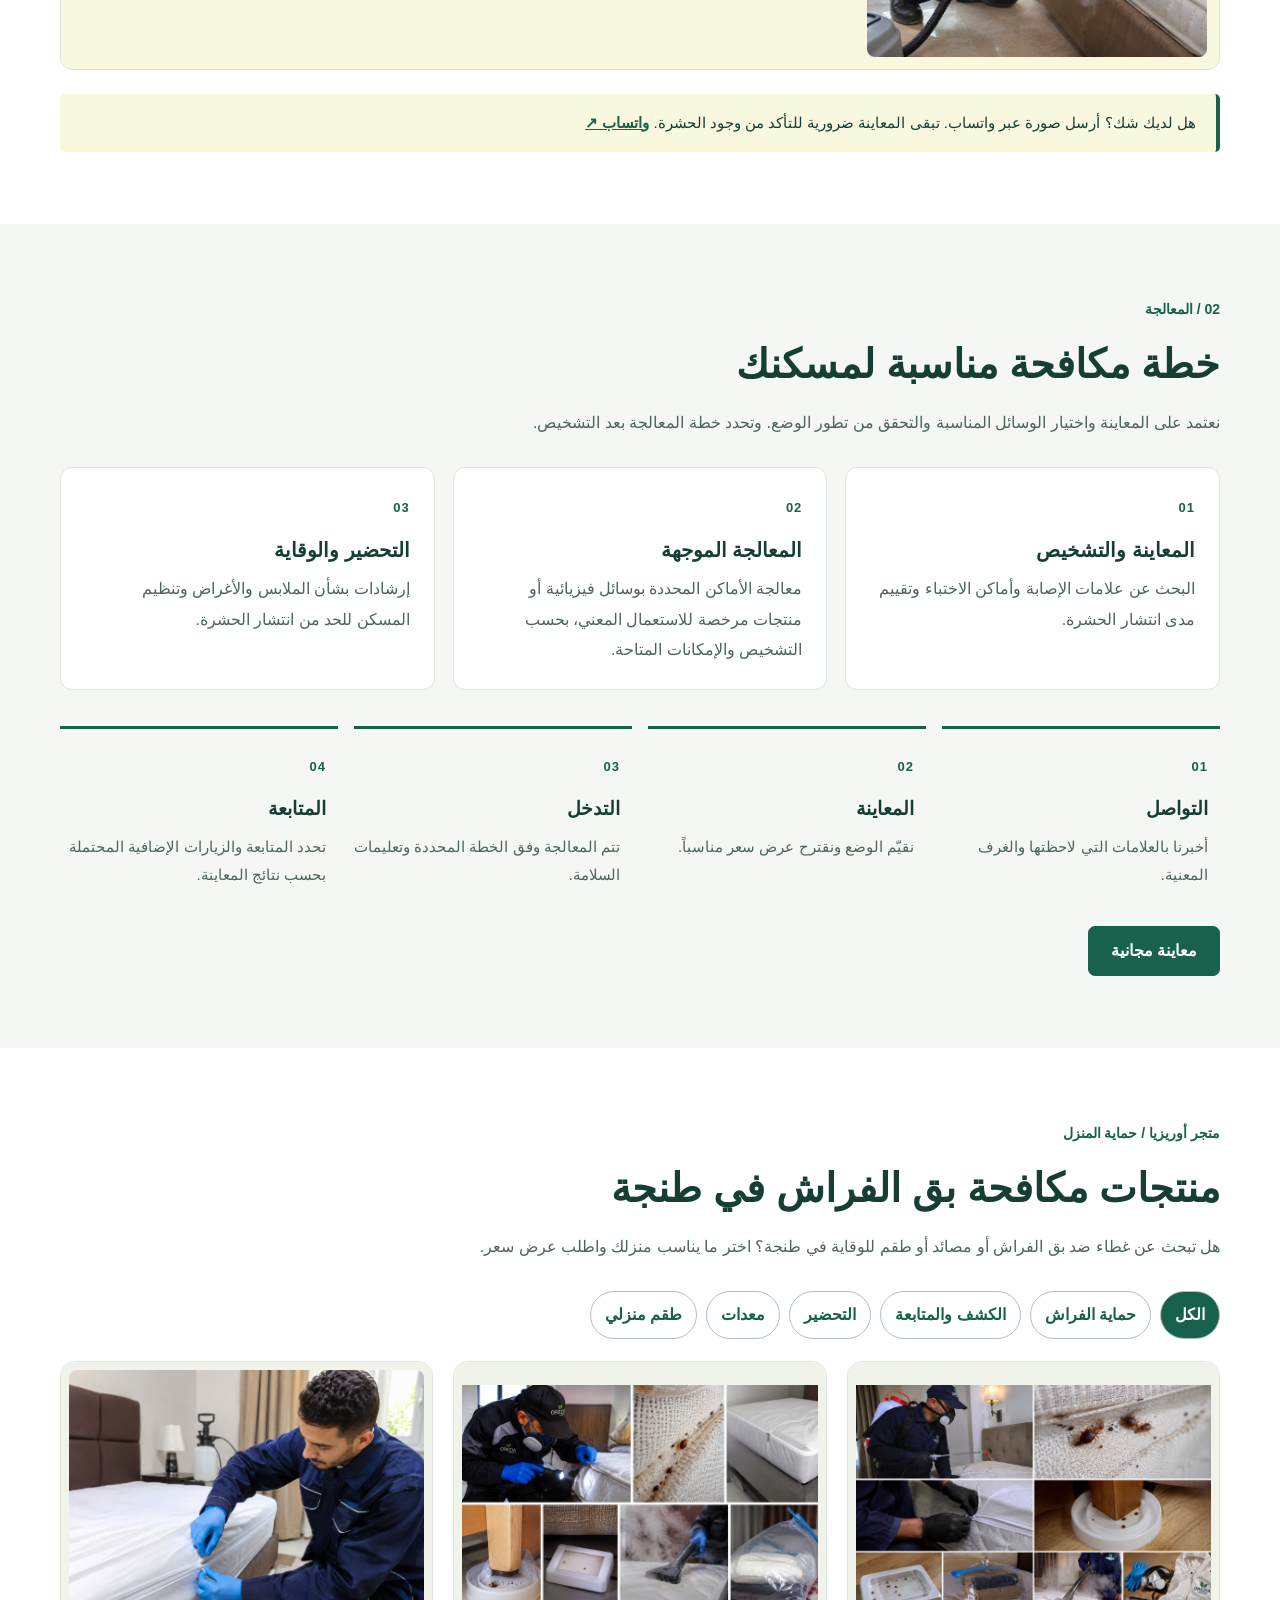
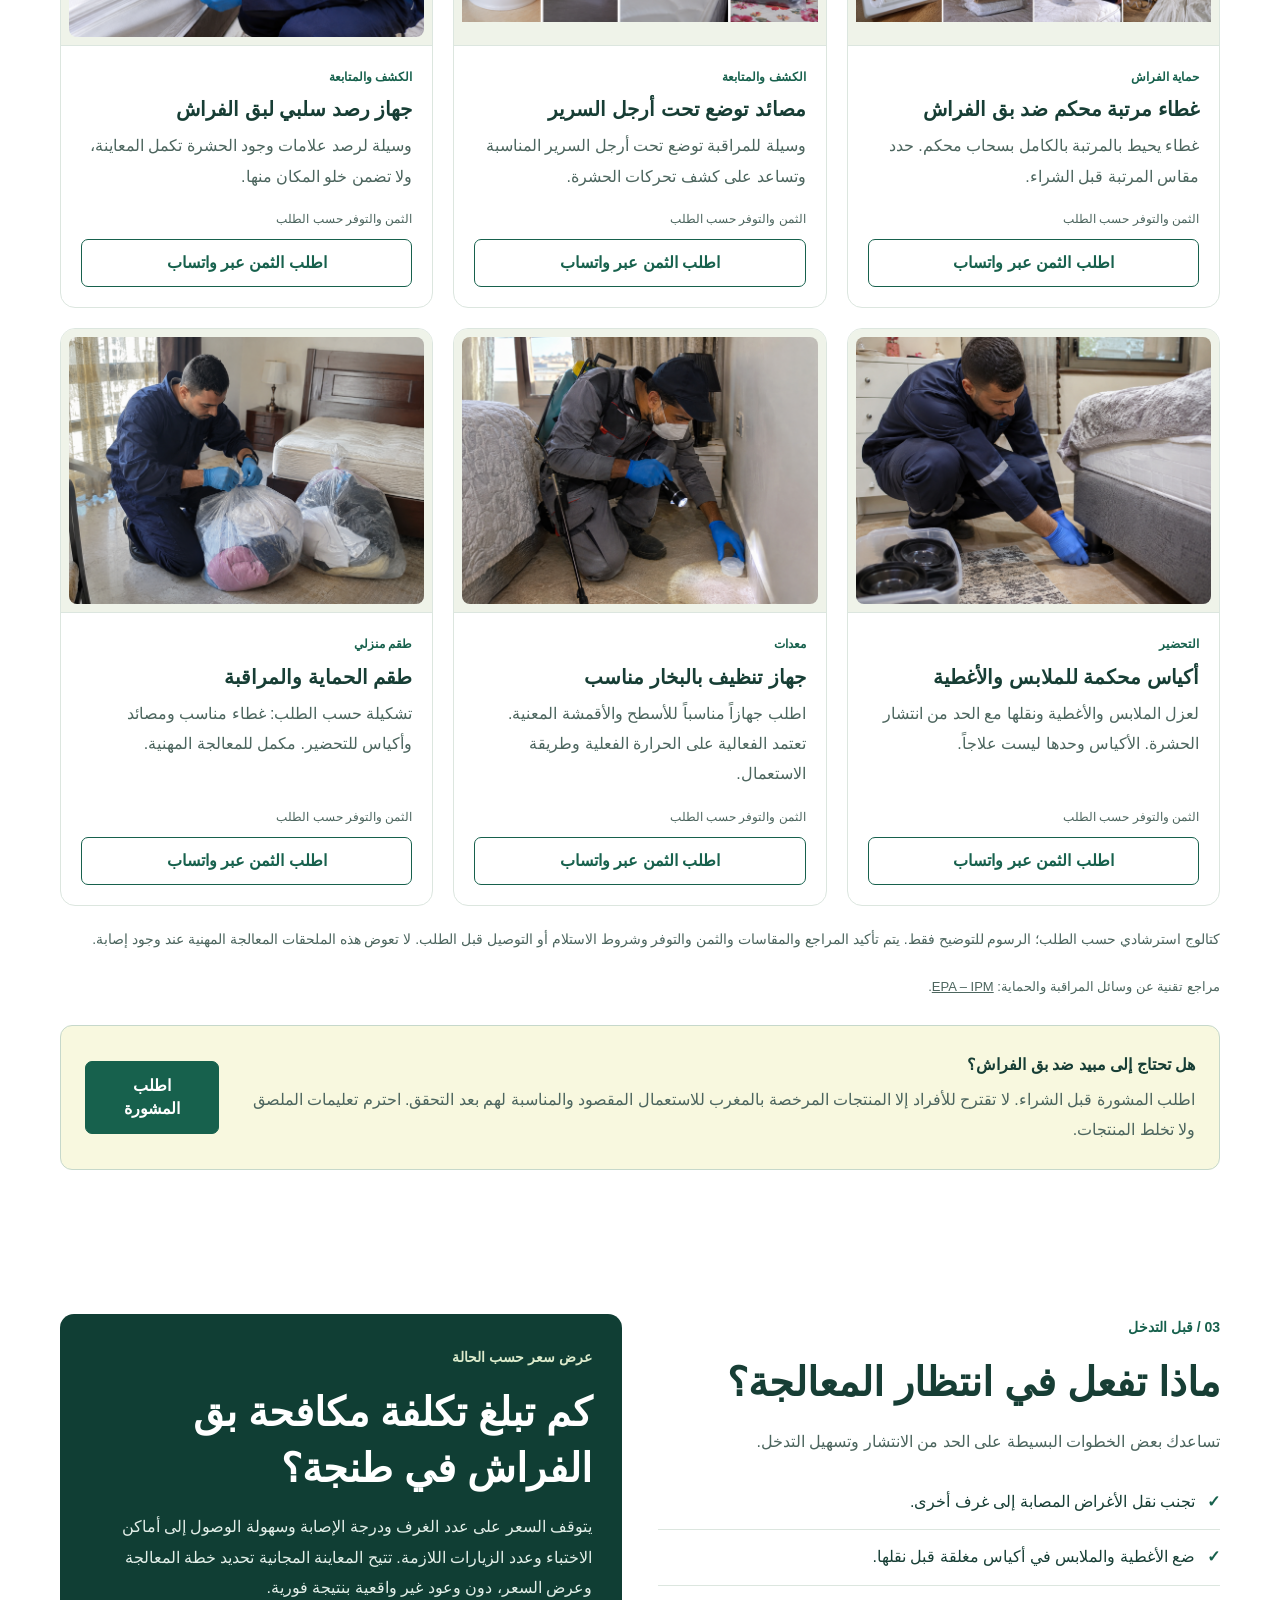
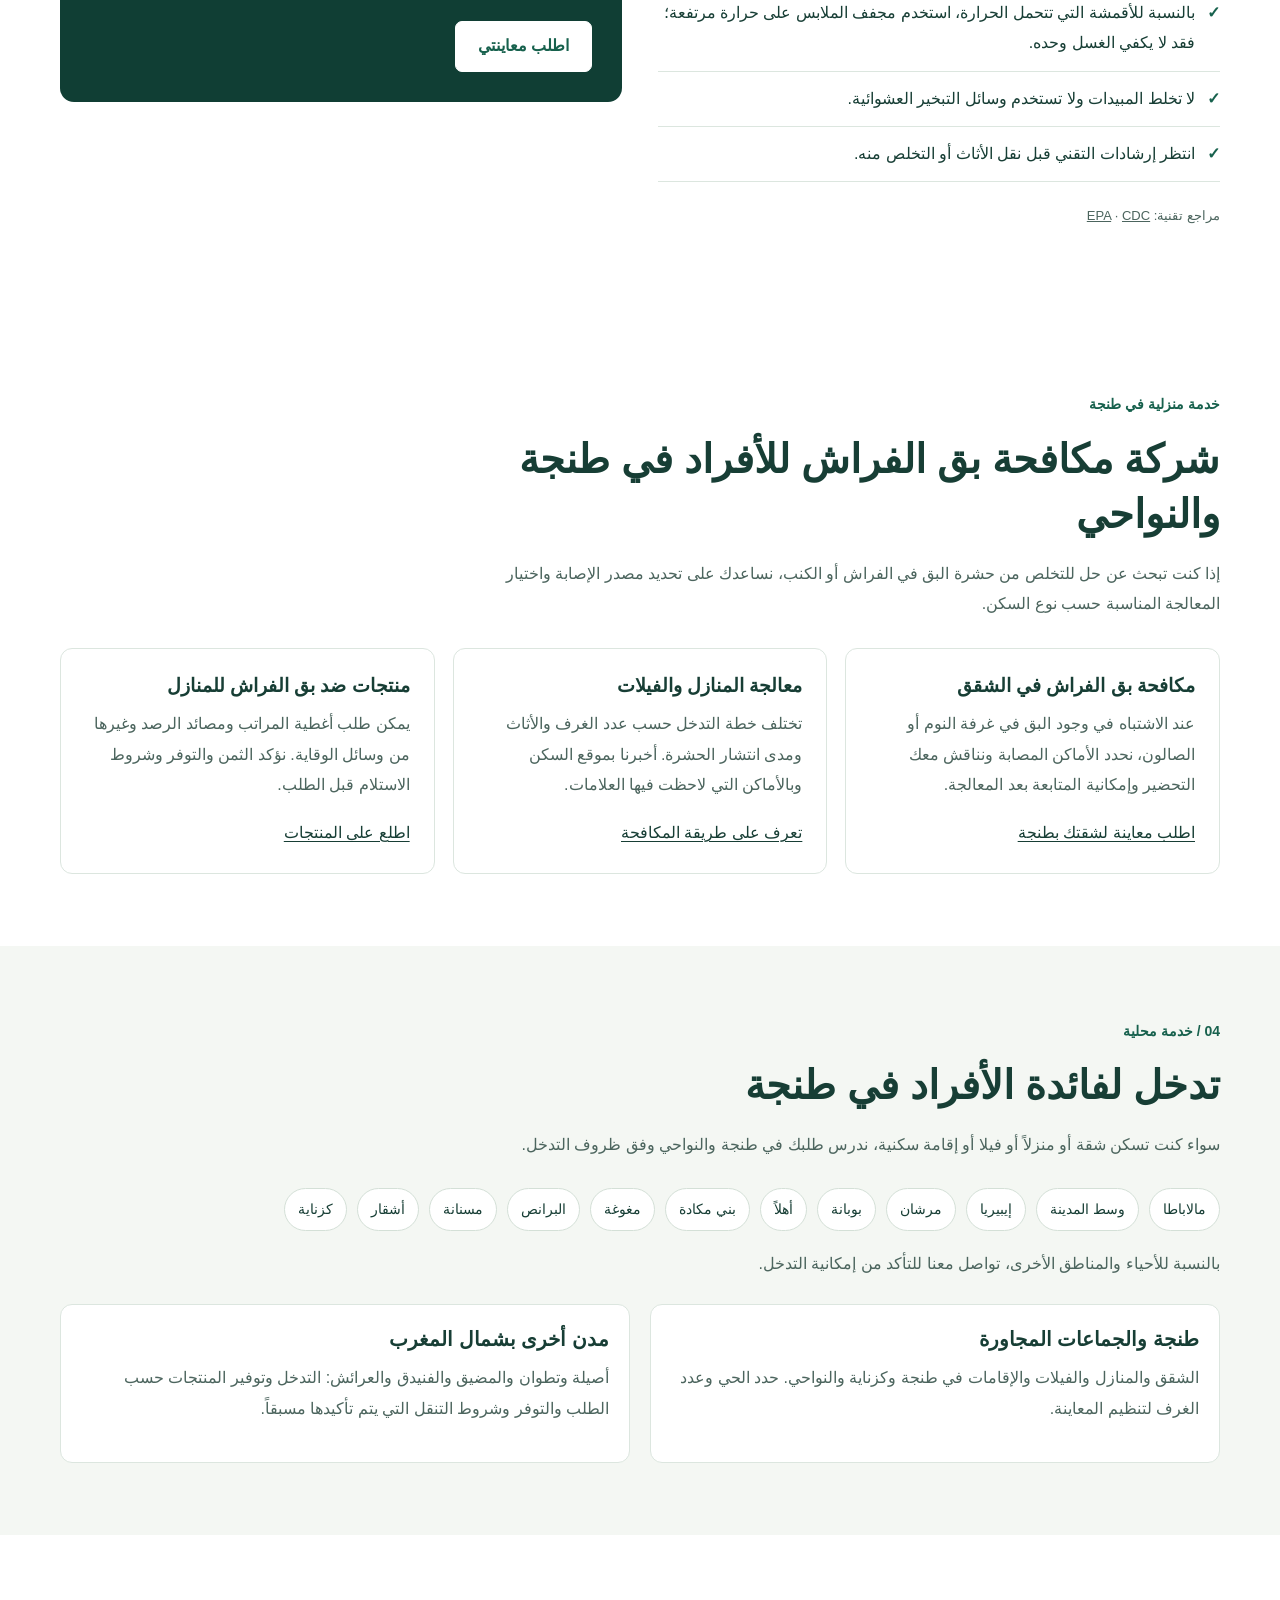
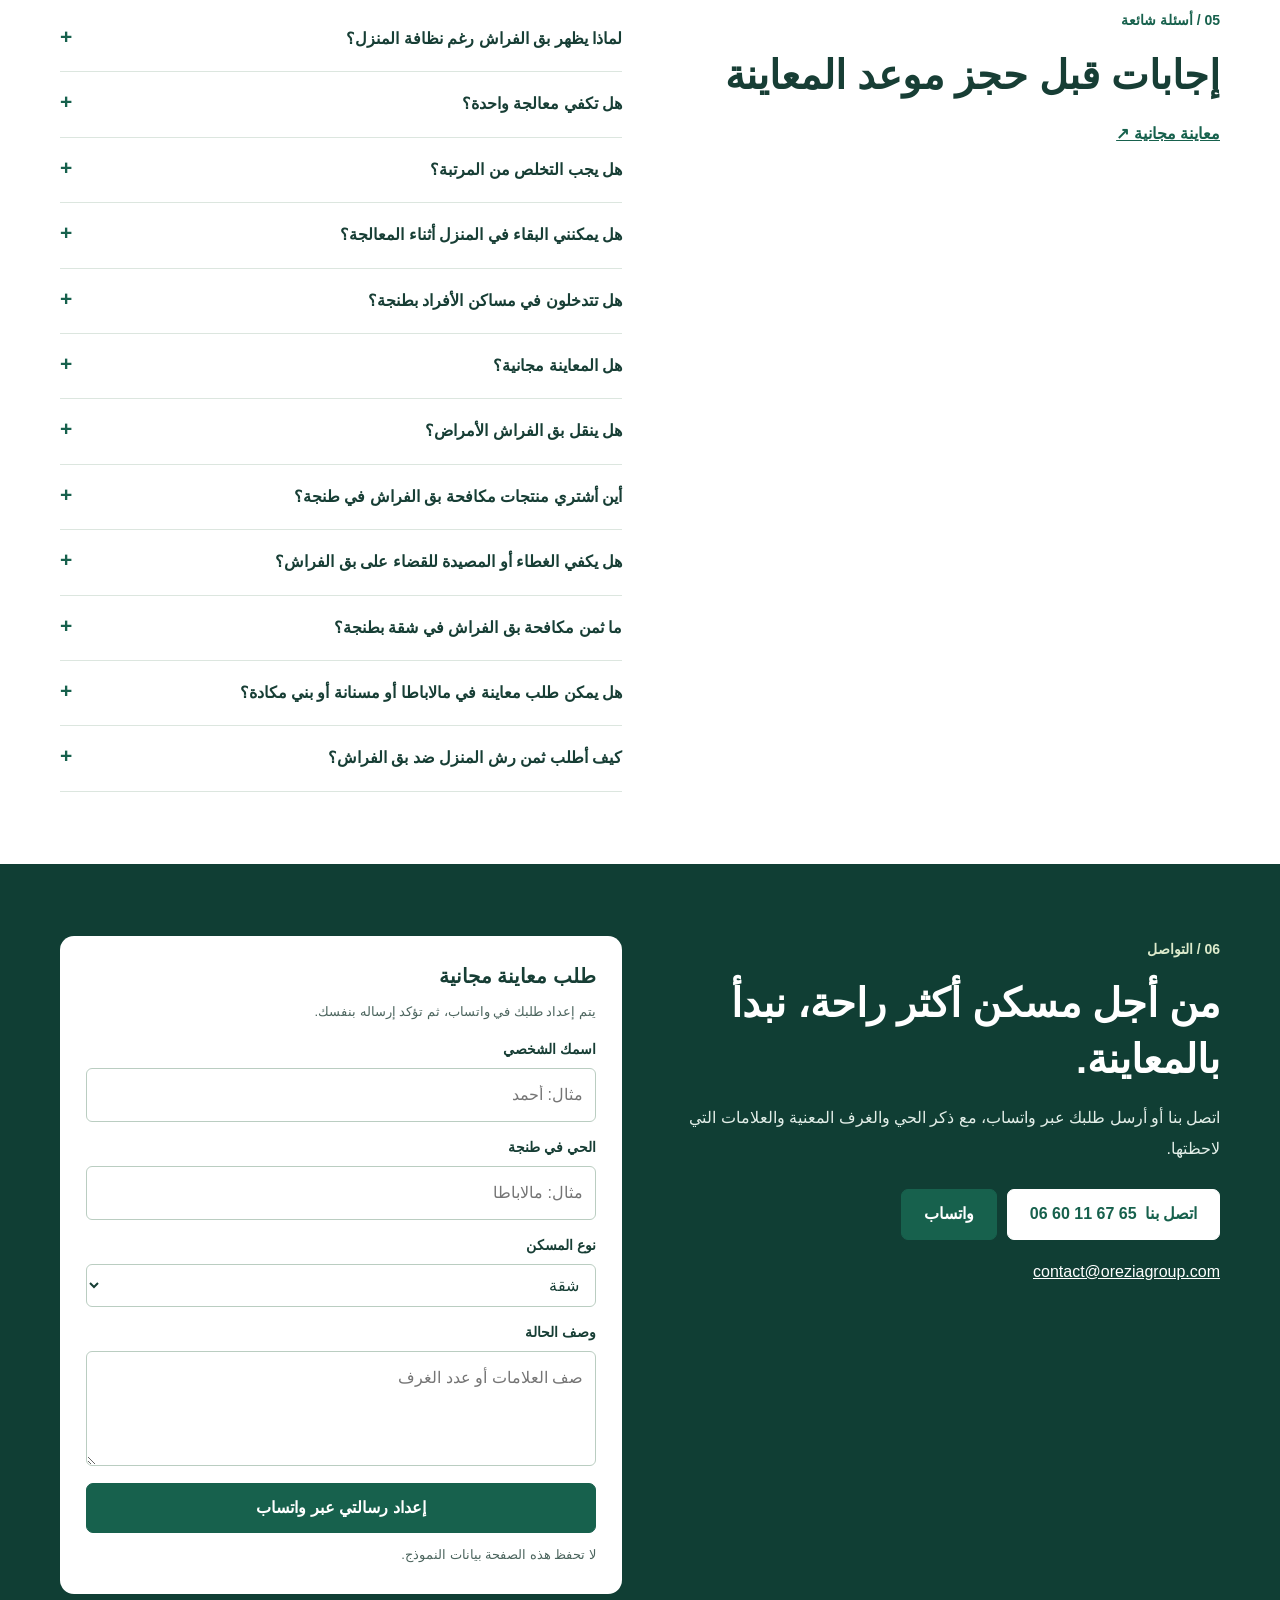
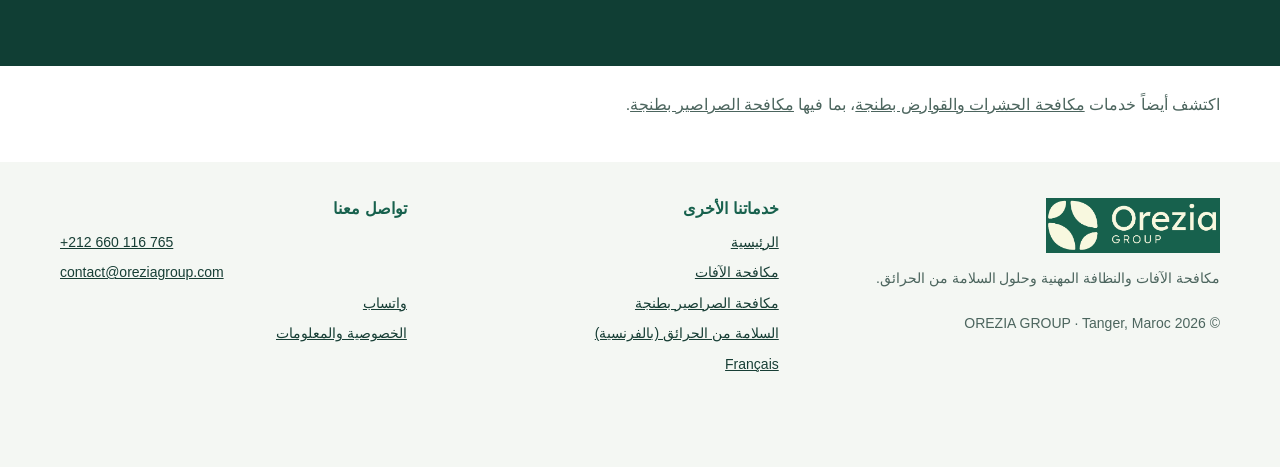
==== commit bc9c8126: "Add files via upload" ====
--- a/ar-punaises-de-lit-tanger.html
+++ b/ar-punaises-de-lit-tanger.html
@@ -1,6 +1,135 @@
 <!DOCTYPE html>
 
-<html dir="rtl" lang="ar-MA"><head><meta charset="utf-8"/><meta content="width=device-width,initial-scale=1" name="viewport"/><title>مكافحة بق الفراش في طنجة | معالجة ومنتجات أوريزيا</title><meta content="شركة مكافحة بق الفراش بطنجة والنواحي للأفراد والشقق والمنازل. معاينة مجانية، عرض سعر للمعالجة ومنتجات الوقاية حسب الطلب. تواصل عبر واتساب." name="description"/><meta content="index,follow,max-image-preview:large" name="robots"/><meta content="#17614d" name="theme-color"/><link href="assets/symbole.png" rel="icon"/><link href="https://oreziagroup.com/ar-punaises-de-lit-tanger.html" rel="canonical"/><link href="https://oreziagroup.com/traitement-punaises-de-lit-tanger.html" hreflang="fr-MA" rel="alternate"/><link href="https://oreziagroup.com/ar-punaises-de-lit-tanger.html" hreflang="ar-MA" rel="alternate"/><link href="https://oreziagroup.com/traitement-punaises-de-lit-tanger.html" hreflang="x-default" rel="alternate"/><meta content="website" property="og:type"/><meta content="OREZIA GROUP" property="og:site_name"/><meta content="ar_MA" property="og:locale"/><meta content="مكافحة بق الفراش في طنجة | معالجة ومنتجات أوريزيا" property="og:title"/><meta content="شركة مكافحة بق الفراش بطنجة والنواحي للأفراد والشقق والمنازل. معاينة مجانية، عرض سعر للمعالجة ومنتجات الوقاية حسب الطلب. تواصل عبر واتساب." property="og:description"/><meta content="https://oreziagroup.com/ar-punaises-de-lit-tanger.html" property="og:url"/><meta content="https://oreziagroup.com/assets/1.png" property="og:image"/><meta content="summary" name="twitter:card"/><script type="application/ld+json">{"@context":"https://schema.org","@graph":[{"@type":"LocalBusiness","@id":"https://oreziagroup.com/#business","name":"OREZIA GROUP","url":"https://oreziagroup.com/","logo":"https://oreziagroup.com/assets/logo.png","telephone":"+212660116765","email":"contact@oreziagroup.com","address":{"@type":"PostalAddress","addressLocality":"Tanger","addressRegion":"Tanger-Tétouan-Al Hoceïma","addressCountry":"MA"},"areaServed":{"@type":"City","name":"Tanger"}},{"@type":"WebPage","@id":"https://oreziagroup.com/ar-punaises-de-lit-tanger.html#webpage","url":"https://oreziagroup.com/ar-punaises-de-lit-tanger.html","name":"مكافحة بق الفراش في طنجة | معالجة ومنتجات أوريزيا","description":"شركة مكافحة بق الفراش بطنجة والنواحي للأفراد والشقق والمنازل. معاينة مجانية، عرض سعر للمعالجة ومنتجات الوقاية حسب الطلب. تواصل عبر واتساب.","inLanguage":"ar-MA","mainEntity":{"@id":"https://oreziagroup.com/ar-punaises-de-lit-tanger.html#service"},"breadcrumb":{"@id":"https://oreziagroup.com/ar-punaises-de-lit-tanger.html#breadcrumb"},"mentions":{"@id":"https://oreziagroup.com/ar-punaises-de-lit-tanger.html#product-list"},"publisher":{"@id":"https://oreziagroup.com/#business"}},{"@type":"Service","@id":"https://oreziagroup.com/ar-punaises-de-lit-tanger.html#service","name":"مكافحة بق الفراش في طنجة","serviceType":"مكافحة بق الفراش في طنجة","description":"شركة مكافحة بق الفراش بطنجة والنواحي للأفراد والشقق والمنازل. معاينة مجانية، عرض سعر للمعالجة ومنتجات الوقاية حسب الطلب. تواصل عبر واتساب.","url":"https://oreziagroup.com/ar-punaises-de-lit-tanger.html","provider":{"@id":"https://oreziagroup.com/#business"},"areaServed":[{"@type":"City","name":"Tanger"},{"@type":"AdministrativeArea","name":"Tanger-Tétouan-Al Hoceïma"}],"audience":{"@type":"PeopleAudience","audienceType":"الأفراد"}},{"@type":"BreadcrumbList","@id":"https://oreziagroup.com/ar-punaises-de-lit-tanger.html#breadcrumb","itemListElement":[{"@type":"ListItem","position":1,"name":"الرئيسية","item":"https://oreziagroup.com/ar.html"},{"@type":"ListItem","position":2,"name":"مكافحة بق الفراش في طنجة","item":"https://oreziagroup.com/ar-punaises-de-lit-tanger.html"}]},{"@type":"ItemList","@id":"https://oreziagroup.com/ar-punaises-de-lit-tanger.html#product-list","name":"كتالوج استرشادي لمكافحة بق الفراش","itemListElement":[{"@type":"ListItem","position":1,"name":"غطاء مرتبة محكم ضد بق الفراش","url":"https://oreziagroup.com/ar-punaises-de-lit-tanger.html#produit-housse"},{"@type":"ListItem","position":2,"name":"مصائد توضع تحت أرجل السرير","url":"https://oreziagroup.com/ar-punaises-de-lit-tanger.html#produit-intercepteur"},{"@type":"ListItem","position":3,"name":"جهاز رصد سلبي لبق الفراش","url":"https://oreziagroup.com/ar-punaises-de-lit-tanger.html#produit-moniteur"},{"@type":"ListItem","position":4,"name":"أكياس محكمة للملابس والأغطية","url":"https://oreziagroup.com/ar-punaises-de-lit-tanger.html#produit-sacs"},{"@type":"ListItem","position":5,"name":"جهاز تنظيف بالبخار مناسب","url":"https://oreziagroup.com/ar-punaises-de-lit-tanger.html#produit-vapeur"},{"@type":"ListItem","position":6,"name":"طقم الحماية والمراقبة","url":"https://oreziagroup.com/ar-punaises-de-lit-tanger.html#produit-kit"}]}]}</script><style>
+<html dir="rtl" lang="ar-MA"><head><meta charset="utf-8"/><meta content="width=device-width,initial-scale=1" name="viewport"/><title>مكافحة بق الفراش بطنجة | OREZIA GROUP</title><meta name="description" content="مكافحة بق الفراش بطنجة مع OREZIA GROUP: معاينة مجانية، معالجة مناسبة للمنازل والشقق، متابعة ومنتجات الوقاية حسب الطلب."><meta content="index,follow,max-image-preview:large" name="robots"/><meta content="#17614d" name="theme-color"/><link href="assets/symbole.png" rel="icon"/><link href="https://oreziagroup.com/ar-punaises-de-lit-tanger.html" rel="canonical"/><link href="https://oreziagroup.com/traitement-punaises-de-lit-tanger.html" hreflang="fr-MA" rel="alternate"/><link href="https://oreziagroup.com/ar-punaises-de-lit-tanger.html" hreflang="ar-MA" rel="alternate"/><link href="https://oreziagroup.com/traitement-punaises-de-lit-tanger.html" hreflang="x-default" rel="alternate"/><meta property="og:type" content="website"><meta property="og:site_name" content="OREZIA GROUP"><meta property="og:locale" content="ar_MA"><meta property="og:title" content="مكافحة بق الفراش بطنجة | OREZIA GROUP"><meta property="og:description" content="مكافحة بق الفراش بطنجة مع OREZIA GROUP: معاينة مجانية، معالجة مناسبة للمنازل والشقق، متابعة ومنتجات الوقاية حسب الطلب."><meta property="og:url" content="https://oreziagroup.com/ar-punaises-de-lit-tanger.html"><meta content="https://oreziagroup.com/assets/1.png" property="og:image"/><meta content="summary" name="twitter:card"/><script type="application/ld+json">{
+  "@context": "https://schema.org",
+  "@graph": [
+    {
+      "@type": "LocalBusiness",
+      "@id": "https://oreziagroup.com/#business",
+      "name": "OREZIA GROUP",
+      "url": "https://oreziagroup.com/",
+      "logo": "https://oreziagroup.com/assets/logo.png",
+      "telephone": "+212660116765",
+      "email": "contact@oreziagroup.com",
+      "address": {
+        "@type": "PostalAddress",
+        "addressLocality": "Tanger",
+        "addressRegion": "Tanger-Tétouan-Al Hoceïma",
+        "addressCountry": "MA"
+      },
+      "areaServed": {
+        "@type": "City",
+        "name": "Tanger"
+      }
+    },
+    {
+      "@type": "WebPage",
+      "@id": "https://oreziagroup.com/ar-punaises-de-lit-tanger.html#webpage",
+      "url": "https://oreziagroup.com/ar-punaises-de-lit-tanger.html",
+      "name": "مكافحة بق الفراش بطنجة | OREZIA GROUP",
+      "description": "مكافحة بق الفراش بطنجة مع OREZIA GROUP: معاينة مجانية، معالجة مناسبة للمنازل والشقق، متابعة ومنتجات الوقاية حسب الطلب.",
+      "inLanguage": "ar-MA",
+      "mainEntity": {
+        "@id": "https://oreziagroup.com/ar-punaises-de-lit-tanger.html#service"
+      },
+      "breadcrumb": {
+        "@id": "https://oreziagroup.com/ar-punaises-de-lit-tanger.html#breadcrumb"
+      },
+      "mentions": {
+        "@id": "https://oreziagroup.com/ar-punaises-de-lit-tanger.html#product-list"
+      },
+      "publisher": {
+        "@id": "https://oreziagroup.com/#business"
+      }
+    },
+    {
+      "@type": "Service",
+      "@id": "https://oreziagroup.com/ar-punaises-de-lit-tanger.html#service",
+      "name": "مكافحة بق الفراش في طنجة",
+      "serviceType": "مكافحة بق الفراش في طنجة",
+      "description": "مكافحة بق الفراش بطنجة مع OREZIA GROUP: معاينة مجانية، معالجة مناسبة للمنازل والشقق، متابعة ومنتجات الوقاية حسب الطلب.",
+      "url": "https://oreziagroup.com/ar-punaises-de-lit-tanger.html",
+      "provider": {
+        "@id": "https://oreziagroup.com/#business"
+      },
+      "areaServed": [
+        {
+          "@type": "City",
+          "name": "Tanger"
+        },
+        {
+          "@type": "AdministrativeArea",
+          "name": "Tanger-Tétouan-Al Hoceïma"
+        }
+      ],
+      "audience": {
+        "@type": "PeopleAudience",
+        "audienceType": "الأفراد"
+      }
+    },
+    {
+      "@type": "BreadcrumbList",
+      "@id": "https://oreziagroup.com/ar-punaises-de-lit-tanger.html#breadcrumb",
+      "itemListElement": [
+        {
+          "@type": "ListItem",
+          "position": 1,
+          "name": "الرئيسية",
+          "item": "https://oreziagroup.com/ar.html"
+        },
+        {
+          "@type": "ListItem",
+          "position": 2,
+          "name": "مكافحة بق الفراش في طنجة",
+          "item": "https://oreziagroup.com/ar-punaises-de-lit-tanger.html"
+        }
+      ]
+    },
+    {
+      "@type": "ItemList",
+      "@id": "https://oreziagroup.com/ar-punaises-de-lit-tanger.html#product-list",
+      "name": "كتالوج استرشادي لمكافحة بق الفراش",
+      "itemListElement": [
+        {
+          "@type": "ListItem",
+          "position": 1,
+          "name": "غطاء مرتبة محكم ضد بق الفراش",
+          "url": "https://oreziagroup.com/ar-punaises-de-lit-tanger.html#produit-housse"
+        },
+        {
+          "@type": "ListItem",
+          "position": 2,
+          "name": "مصائد توضع تحت أرجل السرير",
+          "url": "https://oreziagroup.com/ar-punaises-de-lit-tanger.html#produit-intercepteur"
+        },
+        {
+          "@type": "ListItem",
+          "position": 3,
+          "name": "جهاز رصد سلبي لبق الفراش",
+          "url": "https://oreziagroup.com/ar-punaises-de-lit-tanger.html#produit-moniteur"
+        },
+        {
+          "@type": "ListItem",
+          "position": 4,
+          "name": "أكياس محكمة للملابس والأغطية",
+          "url": "https://oreziagroup.com/ar-punaises-de-lit-tanger.html#produit-sacs"
+        },
+        {
+          "@type": "ListItem",
+          "position": 5,
+          "name": "جهاز تنظيف بالبخار مناسب",
+          "url": "https://oreziagroup.com/ar-punaises-de-lit-tanger.html#produit-vapeur"
+        },
+        {
+          "@type": "ListItem",
+          "position": 6,
+          "name": "طقم الحماية والمراقبة",
+          "url": "https://oreziagroup.com/ar-punaises-de-lit-tanger.html#produit-kit"
+        }
+      ]
+    }
+  ]
+}</script><style>
 :root{--green:#17614d;--deep:#103e34;--cream:#f8f8df;--ink:#173e35;--muted:#4c655e;--line:#dce6df;--white:#fff;--accent:#b57542}*{box-sizing:border-box}html{scroll-behavior:smooth;scroll-padding-top:105px}body{margin:0;color:var(--ink);background:#fff;font:16px/1.65 Arial,Helvetica,sans-serif}html[dir=rtl] body{font-family:Tahoma,Arial,sans-serif;line-height:1.9}a{color:inherit}button,input,select,textarea{font:inherit}button{cursor:pointer}a:focus-visible,button:focus-visible,input:focus-visible,select:focus-visible{outline:3px solid #b57542;outline-offset:4px}.wrap{width:min(1160px,calc(100% - 48px));margin:auto}.skip{position:absolute;inset-inline-start:12px;top:-100px;padding:10px;background:#fff;z-index:50}.skip:focus{top:10px}.top{background:var(--deep);color:#fff;font-size:13px}.top .wrap{display:flex;justify-content:space-between;align-items:center;gap:10px;padding-block:7px}.top a{text-decoration:none}.head{position:sticky;top:0;z-index:20;background:#fff;border-bottom:1px solid var(--line)}.head .wrap{display:flex;align-items:center;justify-content:space-between;gap:20px;min-height:85px}.brand{display:flex;align-items:center;text-decoration:none;flex-shrink:0}.brand img{width:174px;height:auto;display:block}.logo-fallback{display:none;font-size:23px;font-weight:800;letter-spacing:-1px;color:var(--green)}.brand img[hidden]{display:none}.brand img[hidden]+.logo-fallback{display:block}nav{display:flex;align-items:center;gap:20px;font-size:14px;font-weight:700}nav a{text-decoration:none}nav a:hover{text-decoration:underline}.lang{border:1px solid var(--line);padding:6px 12px;border-radius:6px;white-space:nowrap}.nav-toggle{display:none;background:white;color:var(--green);border:1px solid var(--line);padding:8px 12px;border-radius:6px}.btn{display:inline-flex;align-items:center;justify-content:center;gap:8px;background:var(--green);color:white;border:1px solid var(--green);text-decoration:none;padding:13px 22px;border-radius:7px;font-weight:700;text-align:center;line-height:1.4}.btn:hover{background:var(--deep)}.btn.secondary{background:transparent;color:var(--green)}.btn.secondary:hover{background:#fff}.btn.white{background:white;color:var(--green);border-color:white}.crumb{font-size:13px;color:var(--muted);padding-block:14px}.crumb a{text-decoration:none}.hero{background:var(--cream);overflow:hidden}.hero-grid{display:grid;grid-template-columns:1.05fr 1fr;align-items:center;gap:48px;padding-block:54px 66px}.eyebrow{text-transform:uppercase;font-size:12px;font-weight:800;letter-spacing:1.6px;color:var(--green);margin:0 0 14px}html[dir=rtl] .eyebrow{letter-spacing:0;font-size:14px}h1,h2,h3,p{margin-top:0}h1{font-size:clamp(34px,4.3vw,60px);line-height:1.08;letter-spacing:-1.9px;margin-bottom:20px}html[dir=rtl] h1,html[dir=rtl] h2{letter-spacing:0;line-height:1.4}h1 span{display:block;color:var(--green)}h2{font-size:clamp(28px,3.1vw,42px);line-height:1.18;letter-spacing:-.8px;margin-bottom:16px}h3{font-size:20px;line-height:1.4;margin-bottom:10px}p{color:var(--muted);margin-bottom:18px}.lead{font-size:19px;max-width:590px}.actions{display:flex;gap:10px;flex-wrap:wrap;margin-block:25px 17px}.small{font-size:13px}.hero-art{border:1px solid #d5dfcd;border-radius:20px;overflow:hidden;background:#e8edda;box-shadow:0 18px 42px #153f3015;position:relative}.hero-art svg{display:block;width:100%;height:auto}.art-cap{background:#fff;padding:14px 20px;display:flex;justify-content:space-between;align-items:center;gap:10px;font-size:13px;color:var(--muted)}.art-cap strong{color:var(--green)}.trust{border-bottom:1px solid var(--line)}.trust .wrap{display:grid;grid-template-columns:repeat(4,1fr);gap:14px;padding-block:21px}.trust-item{display:flex;align-items:center;gap:10px;font-weight:700;font-size:14px}.tick{color:var(--green);border-radius:50%;background:#e6efe8;display:inline-grid;place-items:center;width:30px;height:30px;flex:none}.section{padding-block:72px}.tint{background:#f4f7f3}.section-head{max-width:760px;margin-bottom:28px}.grid3{display:grid;grid-template-columns:repeat(3,1fr);gap:18px}.grid4{display:grid;grid-template-columns:repeat(4,1fr);gap:14px}.card{border:1px solid var(--line);border-radius:12px;background:white;padding:24px}.card p:last-child{margin-bottom:0}.num{display:inline-block;color:var(--green);font-size:13px;letter-spacing:1px;font-weight:800;margin-bottom:16px}.sign-icon{width:54px;height:54px;background:var(--cream);border-radius:12px;display:grid;place-items:center;margin-bottom:18px;color:var(--green)}.sign-icon svg{width:32px;height:32px}.notice{margin-top:22px;background:var(--cream);border-inline-start:4px solid var(--green);padding:15px 20px;border-radius:5px;font-size:15px}.split{display:grid;grid-template-columns:1fr 1fr;gap:36px;align-items:start}.steps{display:grid;grid-template-columns:repeat(4,1fr);gap:16px;list-style:none;padding:0;margin:0}.steps li{border-top:3px solid var(--green);padding:22px 12px 0 0}.steps h3{font-size:19px}.steps p{font-size:15px}.checklist{list-style:none;padding:0;margin:0}.checklist li{padding:12px 0;border-bottom:1px solid var(--line);display:flex;gap:12px}.checklist li::before{content:'✓';color:var(--green);font-weight:bold}.pricebox{background:var(--deep);color:white;padding:30px;border-radius:14px}.pricebox p{color:#e2eee8}.pricebox .eyebrow{color:#dbeacb}.tags{display:flex;flex-wrap:wrap;gap:10px;margin-top:20px}.tag{border:1px solid #d4e0d7;background:white;border-radius:99px;padding:7px 13px;font-size:14px}.faq details{border-bottom:1px solid var(--line);padding:17px 0}.faq summary{font-weight:700;cursor:pointer;list-style:none;display:flex;justify-content:space-between;gap:20px}.faq summary::-webkit-details-marker{display:none}.faq summary::after{content:'+';color:var(--green);font-size:21px;line-height:1.2}.faq details[open] summary::after{content:'−'}.faq details p{margin:12px 0 0}.contact{background:var(--deep);color:white}.contact p{color:#e2eee8}.contact .eyebrow{color:#dceacb}.contact a:not(.btn){color:white}.contactform{background:white;color:var(--ink);border-radius:14px;padding:26px}.contactform p{color:var(--muted)}.contactform label{display:block;font-weight:700;font-size:14px;margin:12px 0 5px}.contactform input,.contactform select,.contactform textarea{display:block;width:100%;border:1px solid #bacdc1;border-radius:6px;padding:11px 12px;background:white;color:var(--ink)}.contactform .btn{width:100%;margin-top:17px}.contactform .small{margin:10px 0 0}.footer{background:#f4f7f3;padding:32px 0 85px}.footer .wrap{display:grid;grid-template-columns:1.2fr 1fr 1fr;gap:25px}.footer a{display:block;margin-block:4px;font-size:14px}.footer p{font-size:14px}.footer strong{color:var(--green)}.mobilebar{display:none}.sources{font-size:13px;color:var(--muted);margin-top:22px}.sources a{text-decoration:underline}.plain{color:inherit}.hero-note{display:flex;align-items:center;gap:8px}.hero-note::before{content:'✓';color:var(--green);font-weight:bold}.inline-link{font-weight:700;color:var(--green)}
 @media(max-width:920px){.head .wrap{min-height:72px}.nav-toggle{display:block}.head nav{display:flex;flex-direction:column;align-items:stretch;gap:0;background:white;border-bottom:1px solid var(--line);padding:12px 24px;position:absolute;top:100%;inset-inline:0;box-shadow:0 10px 20px #0001}.head nav[hidden]{display:none}.head nav a{padding:12px 0}.head nav .btn{padding:12px}.hero-grid{gap:28px}.grid4,.steps{grid-template-columns:repeat(2,1fr)}.trust .wrap{grid-template-columns:repeat(2,1fr)}}@media(min-width:921px){.head nav[hidden]{display:flex}}@media(max-width:640px){html{scroll-padding-top:85px}.wrap{width:calc(100% - 32px)}.top .wrap{font-size:11px}.brand img{width:145px}.hero-grid,.split,.grid3,.footer .wrap{grid-template-columns:1fr}.hero-grid{padding-block:32px 38px;gap:24px}.section{padding-block:44px}.lead{font-size:17px}.trust .wrap{gap:12px}.trust-item{font-size:12px}.tick{width:24px;height:24px}.card{padding:18px}.steps{gap:14px}.steps li{padding-top:14px}.actions .btn{flex:1 1 100%}.mobilebar{display:grid;grid-template-columns:1fr 1fr;position:fixed;bottom:0;inset-inline:0;z-index:30;background:white;border-top:1px solid var(--line);padding:8px 12px calc(8px + env(safe-area-inset-bottom));gap:8px}.mobilebar .btn{padding:10px 8px;font-size:14px}.footer{padding-bottom:95px}.pricebox,.contactform{padding:20px}}@media(prefers-reduced-motion:reduce){html{scroll-behavior:auto}}
 
@@ -10,7 +139,7 @@
 .mobile-lang{display:none;text-decoration:none;color:var(--green);font-size:14px;font-weight:700;margin-inline-start:auto}.local-content .card a{text-decoration:underline;text-underline-offset:3px}.local-content .card h3{font-size:19px}@media(max-width:920px){.mobile-lang{display:inline-flex;align-items:center;padding:7px 10px}.head .wrap{gap:8px}.head .nav-toggle{flex-shrink:0}}@media(max-width:390px){.head .brand img{width:112px}.head .wrap{width:calc(100% - 28px)}.head .nav-toggle{padding:7px 8px;font-size:13px}}
 .hero-art img{display:block;width:100%;height:auto;aspect-ratio:4/3;object-fit:cover}.shop-art img{display:block;width:100%;height:auto;aspect-ratio:4/3;object-fit:contain;border-radius:8px}.shop-art{padding:8px;background:#eff3e9}
 .hero-art img{aspect-ratio:auto;object-fit:contain}.shop-art img{aspect-ratio:4/3;object-fit:contain}.orezia-sign-photo{margin:24px 0;display:flex;align-items:center;gap:22px;background:var(--cream);border:1px solid var(--line);border-radius:12px;padding:12px}.orezia-sign-photo img{display:block;width:min(40%,340px);height:auto;border-radius:8px}.orezia-sign-photo figcaption{font-size:14px;color:var(--muted)}@media(max-width:640px){.orezia-sign-photo{flex-direction:column;align-items:stretch;gap:10px}.orezia-sign-photo img{width:100%;max-height:300px;object-fit:contain}}
-</style><meta content="مكافحة بق الفراش في طنجة | معالجة ومنتجات أوريزيا" name="twitter:title"/><meta content="شركة مكافحة بق الفراش بطنجة والنواحي للأفراد والشقق والمنازل. معاينة مجانية، عرض سعر للمعالجة ومنتجات الوقاية حسب الطلب. تواصل عبر واتساب." name="twitter:description"/><meta content="fr_MA" property="og:locale:alternate"/></head>
+</style><meta name="twitter:title" content="مكافحة بق الفراش بطنجة | OREZIA GROUP"><meta name="twitter:description" content="مكافحة بق الفراش بطنجة مع OREZIA GROUP: معاينة مجانية، معالجة مناسبة للمنازل والشقق، متابعة ومنتجات الوقاية حسب الطلب."><meta content="fr_MA" property="og:locale:alternate"/></head>
 <body><a class="skip" href="#main">انتقل إلى المحتوى</a><div class="top"><div class="wrap"><span>طنجة والنواحي · تدخل حسب الموعد</span><a dir="ltr" href="tel:+212660116765">+212 660 116 765</a></div></div><header class="head"><div class="wrap"><a aria-label="OREZIA GROUP – الرئيسية" class="brand" href="/ar.html"><img alt="OREZIA GROUP" height="191" onerror="this.hidden=true" src="assets/logo.png" width="603"/><span class="logo-fallback">OREZIA GROUP</span></a><a aria-label="Français" class="lang mobile-lang" href="traitement-punaises-de-lit-tanger.html" hreflang="fr-MA" lang="fr">FR</a><button aria-controls="main-nav" aria-expanded="false" class="nav-toggle" type="button">القائمة ☰</button><nav id="main-nav"><a href="/ar.html">الرئيسية</a><a href="/ar.html#expertise">مكافحة الآفات</a><a href="#signes">علامات الإصابة</a><a href="#traitement">طريقة المكافحة</a><a href="#boutique">المنتجات</a><a href="#faq">أسئلة شائعة</a><a class="lang" href="traitement-punaises-de-lit-tanger.html" hreflang="fr-MA" lang="fr">Français</a><a class="btn" href="#contact">معاينة مجانية</a></nav></div></header>
 <main id="main"><div class="wrap crumb"><a href="/ar.html">الرئيسية</a> / <span aria-current="page">مكافحة بق الفراش في طنجة</span></div><section class="hero"><div class="wrap hero-grid"><div><p class="eyebrow">أوريزيا غروب / مكافحة الحشرات بطنجة</p><h1>مكافحة بق الفراش <span>في طنجة</span></h1><p class="lead">هل تشك في وجود بق الفراش في غرفة نومك أو شقتك أو منزلك؟ ترافقك أوريزيا غروب من المعاينة إلى المتابعة، وفق خطة معالجة تناسب وضعية مسكنك.</p><div class="actions"><a class="btn" href="https://wa.me/212660116765?text=%D8%A7%D9%84%D8%B3%D9%84%D8%A7%D9%85%20%D8%B9%D9%84%D9%8A%D9%83%D9%85%D8%8C%20%D8%A3%D9%88%D8%AF%20%D8%B7%D9%84%D8%A8%20%D9%85%D8%B9%D8%A7%D9%8A%D9%86%D8%A9%20%D9%84%D8%A8%D9%82%20%D8%A7%D9%84%D9%81%D8%B1%D8%A7%D8%B4%20%D9%81%D9%8A%20%D8%B7%D9%86%D8%AC%D8%A9%20%D9%85%D9%86%20%D8%A3%D9%88%D8%B1%D9%8A%D8%B2%D9%8A%D8%A7%20%D8%BA%D8%B1%D9%88%D8%A8.">معاينة مجانية · واتساب</a><a class="btn secondary" href="tel:+212660116765">اتصل بنا <bdi>06 60 11 67 65</bdi></a></div><a class="hero-shop-link" href="#boutique">اكتشف منتجات مكافحة بق الفراش وأطقم الوقاية ←</a><p class="small hero-note">تدخل يحترم خصوصيتك · عرض سعر حسب الحالة</p></div><div class="hero-art"><img src="/assets/1.png" alt="صورة توضيحية لتقني يفحص مرتبة للكشف عن بق الفراش في طنجة" width="1200" height="675" fetchpriority="high" /><div class="art-cap"><strong>التعرف على الحشرة قبل المعالجة</strong><span></span></div></div></div></section><div class="trust"><div class="wrap"><div class="trust-item"><span aria-hidden="true" class="tick">✓</span>معاينة مجانية</div><div class="trust-item"><span aria-hidden="true" class="tick">✓</span>شقق ومنازل وفيلات</div><div class="trust-item"><span aria-hidden="true" class="tick">✓</span>معالجة موجهة</div><div class="trust-item"><span aria-hidden="true" class="tick">✓</span>متابعة بعد التدخل</div></div></div>
 <section class="section" id="signes"><div class="wrap"><div class="section-head"><p class="eyebrow">01 / التعرف على الإصابة</p><h2>كيف تعرف أن بق الفراش موجود في منزلك؟</h2><p>يختبئ بق الفراش خصوصاً في ثنيات المراتب وقواعد الأسرة وألواح الرأس والشقوق القريبة من أماكن النوم. إليك أهم العلامات.</p></div><div class="grid3"><article class="card"><div class="sign-icon"><svg aria-hidden="true" fill="none" stroke="currentColor" stroke-linecap="round" stroke-linejoin="round" stroke-width="1.7" viewbox="0 0 32 32"><path d="M4 6h24v20H4zM4 14h24M10 14v12"></path><circle cx="23" cy="19" r="1.5"></circle><circle cx="18" cy="22" r="1.5"></circle></svg></div><h3>آثار على الفراش</h3><p>نقاط داكنة صغيرة أو آثار دم أو فضلات على المرتبة والأغطية.</p></article><article class="card"><div class="sign-icon"><svg aria-hidden="true" fill="none" stroke="currentColor" stroke-linecap="round" stroke-linejoin="round" stroke-width="1.7" viewbox="0 0 32 32"><ellipse cx="16" cy="17" rx="7" ry="10"></ellipse><path d="M12 7l-3-3m11 3 3-3M9 12l-6-4m6 10H2m8 4-5 5m18-15 6-4m-6 10h7m-8 4 5 5M10 16h12m-11 5h10"></path></svg></div><h3>حشرات أو بقايا انسلاخ</h3><p>حشرات صغيرة بنية ومسطحة أو قشور فارغة أو بيض في الزوايا.</p></article><article class="card"><div class="sign-icon"><svg aria-hidden="true" fill="none" stroke="currentColor" stroke-linecap="round" stroke-linejoin="round" stroke-width="1.7" viewbox="0 0 32 32"><path d="M5 24c3-9 7-15 12-16 7-1 10 7 9 13"></path><circle cx="11" cy="17" r="2"></circle><circle cx="17" cy="14" r="2"></circle><circle cx="22" cy="18" r="2"></circle></svg></div><h3>لدغات مشتبه بها</h3><p>قد تظهر علامات على الجلد بعد النوم، لكن اللدغات وحدها لا تؤكد وجود بق الفراش.</p></article></div><figure class="orezia-sign-photo"><img src="/assets/8.png" alt="صورة توضيحية لبق الفراش وآثاره عند خياطة المرتبة" width="390" height="504" loading="lazy" decoding="async"><figcaption></figcaption></figure><div class="notice">هل لديك شك؟ أرسل صورة عبر واتساب. تبقى المعاينة ضرورية للتأكد من وجود الحشرة. <a class="inline-link" href="https://wa.me/212660116765?text=%D8%A7%D9%84%D8%B3%D9%84%D8%A7%D9%85%20%D8%B9%D9%84%D9%8A%D9%83%D9%85%D8%8C%20%D8%A3%D9%88%D8%AF%20%D8%B7%D9%84%D8%A8%20%D9%85%D8%B9%D8%A7%D9%8A%D9%86%D8%A9%20%D9%84%D8%A8%D9%82%20%D8%A7%D9%84%D9%81%D8%B1%D8%A7%D8%B4%20%D9%81%D9%8A%20%D8%B7%D9%86%D8%AC%D8%A9%20%D9%85%D9%86%20%D8%A3%D9%88%D8%B1%D9%8A%D8%B2%D9%8A%D8%A7%20%D8%BA%D8%B1%D9%88%D8%A8.">واتساب ↗</a></div></div></section>
@@ -18,7 +147,8 @@
 <section class="section" id="preparation"><div class="wrap split"><div><p class="eyebrow">03 / قبل التدخل</p><h2>ماذا تفعل في انتظار المعالجة؟</h2><p>تساعدك بعض الخطوات البسيطة على الحد من الانتشار وتسهيل التدخل.</p><ul class="checklist"><li>تجنب نقل الأغراض المصابة إلى غرف أخرى.</li><li>ضع الأغطية والملابس في أكياس مغلقة قبل نقلها.</li><li>بالنسبة للأقمشة التي تتحمل الحرارة، استخدم مجفف الملابس على حرارة مرتفعة؛ فقد لا يكفي الغسل وحده.</li><li>لا تخلط المبيدات ولا تستخدم وسائل التبخير العشوائية.</li><li>انتظر إرشادات التقني قبل نقل الأثاث أو التخلص منه.</li></ul><p class="sources">مراجع تقنية: <a href="https://www.epa.gov/bedbugs/preparing-treatment-against-bed-bugs" rel="noopener" target="_blank">EPA</a> · <a href="https://www.cdc.gov/bed-bugs/about/index.html" rel="noopener" target="_blank">CDC</a></p></div><aside class="pricebox"><p class="eyebrow">عرض سعر حسب الحالة</p><h2>كم تبلغ تكلفة مكافحة بق الفراش في طنجة؟</h2><p>يتوقف السعر على عدد الغرف ودرجة الإصابة وسهولة الوصول إلى أماكن الاختباء وعدد الزيارات اللازمة. تتيح المعاينة المجانية تحديد خطة المعالجة وعرض السعر، دون وعود غير واقعية بنتيجة فورية.</p><a class="btn white" href="#contact">اطلب معاينتي</a></aside></div></section>
 <section class="section local-content" id="logements"><div class="wrap"><div class="section-head"><p class="eyebrow">خدمة منزلية في طنجة</p><h2>شركة مكافحة بق الفراش للأفراد في طنجة والنواحي</h2><p>إذا كنت تبحث عن حل للتخلص من حشرة البق في الفراش أو الكنب، نساعدك على تحديد مصدر الإصابة واختيار المعالجة المناسبة حسب نوع السكن.</p></div><div class="grid3"><article class="card"><h3>مكافحة بق الفراش في الشقق</h3><p>عند الاشتباه في وجود البق في غرفة النوم أو الصالون، نحدد الأماكن المصابة ونناقش معك التحضير وإمكانية المتابعة بعد المعالجة.</p><a href="#contact">اطلب معاينة لشقتك بطنجة</a></article><article class="card"><h3>معالجة المنازل والفيلات</h3><p>تختلف خطة التدخل حسب عدد الغرف والأثاث ومدى انتشار الحشرة. أخبرنا بموقع السكن وبالأماكن التي لاحظت فيها العلامات.</p><a href="#traitement">تعرف على طريقة المكافحة</a></article><article class="card"><h3>منتجات ضد بق الفراش للمنازل</h3><p>يمكن طلب أغطية المراتب ومصائد الرصد وغيرها من وسائل الوقاية. نؤكد الثمن والتوفر وشروط الاستلام قبل الطلب.</p><a href="#boutique">اطلع على المنتجات</a></article></div></div></section><section class="section tint" id="zones"><div class="wrap"><div class="section-head"><p class="eyebrow">04 / خدمة محلية</p><h2>تدخل لفائدة الأفراد في طنجة</h2><p>سواء كنت تسكن شقة أو منزلاً أو فيلا أو إقامة سكنية، ندرس طلبك في طنجة والنواحي وفق ظروف التدخل.</p></div><div class="tags"><span class="tag">مالاباطا</span><span class="tag">وسط المدينة</span><span class="tag">إيبيريا</span><span class="tag">مرشان</span><span class="tag">بوبانة</span><span class="tag">أهلاً</span><span class="tag">بني مكادة</span><span class="tag">مغوغة</span><span class="tag">البرانص</span><span class="tag">مسنانة</span><span class="tag">أشقار</span><span class="tag">كزناية</span></div><p style="margin-top:18px;margin-bottom:0">بالنسبة للأحياء والمناطق الأخرى، تواصل معنا للتأكد من إمكانية التدخل.</p><div class="local-list"><article><h3>طنجة والجماعات المجاورة</h3><p>الشقق والمنازل والفيلات والإقامات في طنجة وكزناية والنواحي. حدد الحي وعدد الغرف لتنظيم المعاينة.</p></article><article><h3>مدن أخرى بشمال المغرب</h3><p>أصيلة وتطوان والمضيق والفنيدق والعرائش: التدخل وتوفير المنتجات حسب الطلب والتوفر وشروط التنقل التي يتم تأكيدها مسبقاً.</p></article></div></div></section>
 <section class="section faq" id="faq"><div class="wrap split"><div><p class="eyebrow">05 / أسئلة شائعة</p><h2>إجابات قبل حجز موعد المعاينة</h2><a class="inline-link" href="#contact">معاينة مجانية ↗</a></div><div><details><summary>لماذا يظهر بق الفراش رغم نظافة المنزل؟</summary><p>قد ينتقل بق الفراش عبر حقائب السفر والملابس والأثاث. وجوده لا يعني بالضرورة نقص النظافة.</p></details><details><summary>هل تكفي معالجة واحدة؟</summary><p>يتوقف ذلك على درجة الإصابة والوسائل المستعملة. قد يتطلب البيض وأماكن الاختباء الصعبة معاينة وزيارات إضافية.</p></details><details><summary>هل يجب التخلص من المرتبة؟</summary><p>ليس بالضرورة. تسمح المعاينة بتحديد إمكانية معالجتها والاحتياطات المناسبة.</p></details><details><summary>هل يمكنني البقاء في المنزل أثناء المعالجة؟</summary><p>يتوقف الأمر على خطة المعالجة. يجب احترام تعليمات التقني ومدة الانتظار قبل العودة، خصوصاً عند وجود أطفال أو حيوانات أليفة.</p></details><details><summary>هل تتدخلون في مساكن الأفراد بطنجة؟</summary><p>نعم، ندرس طلبات أصحاب الشقق والمنازل والفيلات والإقامات السكنية في طنجة والنواحي.</p></details><details><summary>هل المعاينة مجانية؟</summary><p>تقترح أوريزيا غروب معاينة مجانية. تواصل معنا للاتفاق على شروط وموعد الزيارة.</p></details><details><summary>هل ينقل بق الفراش الأمراض؟</summary><p>لا يُعرف عنه نقل الأمراض، لكن لدغاته قد تسبب تفاعلات جلدية واضطراب النوم. عند حدوث تفاعل شديد، استشر مختصاً صحياً.</p></details><details><summary>أين أشتري منتجات مكافحة بق الفراش في طنجة؟</summary><p>اطلع على الكتالوج واطلب الثمن والتوفر وشروط الاستلام أو التوصيل عبر واتساب.</p></details><details><summary>هل يكفي الغطاء أو المصيدة للقضاء على بق الفراش؟</summary><p>لا. تساعد هذه الملحقات على الحماية والمراقبة. عند وجود إصابة، ينصح بمكافحة متكاملة تشمل المعاينة والمتابعة.</p></details><details><summary>ما ثمن مكافحة بق الفراش في شقة بطنجة؟</summary><p>يعتمد عرض السعر على الغرف المصابة ودرجة الانتشار وخطة المعالجة اللازمة. تساعد المعاينة على تحديد الثمن.</p></details><details><summary>هل يمكن طلب معاينة في مالاباطا أو مسنانة أو بني مكادة؟</summary><p>نعم، ندرس طلبات المعاينة في مختلف أحياء طنجة. أرسل اسم الحي وعدد الغرف والأماكن التي لاحظت فيها الحشرة لتأكيد الموعد.</p></details><details><summary>كيف أطلب ثمن رش المنزل ضد بق الفراش؟</summary><p>أرسل معلومات عن السكن وعدد الغرف وعلامات الإصابة عبر واتساب. نحدد طريقة المعالجة بعد المعاينة؛ الرش ليس بالضرورة الحل الوحيد.</p></details></div></div></section>
-<section class="section contact" id="contact"><div class="wrap split"><div><p class="eyebrow">06 / التواصل</p><h2>من أجل مسكن أكثر راحة، نبدأ بالمعاينة.</h2><p>اتصل بنا أو أرسل طلبك عبر واتساب، مع ذكر الحي والغرف المعنية والعلامات التي لاحظتها.</p><div class="actions"><a class="btn white" href="tel:+212660116765">اتصل بنا <bdi>06 60 11 67 65</bdi></a><a class="btn" href="https://wa.me/212660116765?text=%D8%A7%D9%84%D8%B3%D9%84%D8%A7%D9%85%20%D8%B9%D9%84%D9%8A%D9%83%D9%85%D8%8C%20%D8%A3%D9%88%D8%AF%20%D8%B7%D9%84%D8%A8%20%D9%85%D8%B9%D8%A7%D9%8A%D9%86%D8%A9%20%D9%84%D8%A8%D9%82%20%D8%A7%D9%84%D9%81%D8%B1%D8%A7%D8%B4%20%D9%81%D9%8A%20%D8%B7%D9%86%D8%AC%D8%A9%20%D9%85%D9%86%20%D8%A3%D9%88%D8%B1%D9%8A%D8%B2%D9%8A%D8%A7%20%D8%BA%D8%B1%D9%88%D8%A8.">واتساب</a></div><p><a dir="ltr" href="mailto:contact@oreziagroup.com">contact@oreziagroup.com</a></p></div><form action="https://wa.me/212660116765?text=%D8%A7%D9%84%D8%B3%D9%84%D8%A7%D9%85%20%D8%B9%D9%84%D9%8A%D9%83%D9%85%D8%8C%20%D8%A3%D9%88%D8%AF%20%D8%B7%D9%84%D8%A8%20%D9%85%D8%B9%D8%A7%D9%8A%D9%86%D8%A9%20%D9%84%D8%A8%D9%82%20%D8%A7%D9%84%D9%81%D8%B1%D8%A7%D8%B4%20%D9%81%D9%8A%20%D8%B7%D9%86%D8%AC%D8%A9%20%D9%85%D9%86%20%D8%A3%D9%88%D8%B1%D9%8A%D8%B2%D9%8A%D8%A7%20%D8%BA%D8%B1%D9%88%D8%A8." class="contactform" id="quote" method="get"><h3>طلب معاينة مجانية</h3><p class="small">يتم إعداد طلبك في واتساب، ثم تؤكد إرساله بنفسك.</p><label for="person">اسمك الشخصي</label><input autocomplete="given-name" id="person" maxlength="80" placeholder="مثال: أحمد"/><label for="district">الحي في طنجة</label><input id="district" maxlength="100" placeholder="مثال: مالاباطا" required=""/><label for="housing">نوع المسكن</label><select id="housing"><option>شقة</option><option>منزل</option><option>فيلا</option><option>أخرى</option></select><label for="situation">وصف الحالة</label><textarea id="situation" maxlength="700" placeholder="صف العلامات أو عدد الغرف" rows="3"></textarea><button class="btn" type="submit">إعداد رسالتي عبر واتساب</button><p class="small">لا تحفظ هذه الصفحة بيانات النموذج.</p><noscript><a class="inline-link" href="https://wa.me/212660116765?text=%D8%A7%D9%84%D8%B3%D9%84%D8%A7%D9%85%20%D8%B9%D9%84%D9%8A%D9%83%D9%85%D8%8C%20%D8%A3%D9%88%D8%AF%20%D8%B7%D9%84%D8%A8%20%D9%85%D8%B9%D8%A7%D9%8A%D9%86%D8%A9%20%D9%84%D8%A8%D9%82%20%D8%A7%D9%84%D9%81%D8%B1%D8%A7%D8%B4%20%D9%81%D9%8A%20%D8%B7%D9%86%D8%AC%D8%A9%20%D9%85%D9%86%20%D8%A3%D9%88%D8%B1%D9%8A%D8%B2%D9%8A%D8%A7%20%D8%BA%D8%B1%D9%88%D8%A8." style="color:#17614d">واتساب</a></noscript></form></div></section></main>
-<footer class="footer"><div class="wrap"><div><a aria-label="OREZIA GROUP – الرئيسية" class="brand" href="/ar.html"><img alt="OREZIA GROUP" height="191" onerror="this.hidden=true" src="assets/logo.png" width="603"/><span class="logo-fallback">OREZIA GROUP</span></a><p style="margin-top:12px">مكافحة الآفات والنظافة المهنية وحلول السلامة من الحرائق.</p><p>© 2026 OREZIA GROUP · Tanger, Maroc</p></div><div><strong>خدماتنا الأخرى</strong><a href="/ar.html">الرئيسية</a><a href="/ar.html#expertise">مكافحة الآفات</a><a href="/traitement-cafards-tanger-ar.html">مكافحة الصراصير بطنجة (بالفرنسية)</a><a href="/extincteurs.html">السلامة من الحرائق (بالفرنسية)</a><a href="traitement-punaises-de-lit-tanger.html" hreflang="fr-MA" lang="fr">Français</a></div><div><strong>تواصل معنا</strong><a dir="ltr" href="tel:+212660116765">+212 660 116 765</a><a dir="ltr" href="mailto:contact@oreziagroup.com">contact@oreziagroup.com</a><a href="https://wa.me/212660116765?text=%D8%A7%D9%84%D8%B3%D9%84%D8%A7%D9%85%20%D8%B9%D9%84%D9%8A%D9%83%D9%85%D8%8C%20%D8%A3%D9%88%D8%AF%20%D8%B7%D9%84%D8%A8%20%D9%85%D8%B9%D8%A7%D9%8A%D9%86%D8%A9%20%D9%84%D8%A8%D9%82%20%D8%A7%D9%84%D9%81%D8%B1%D8%A7%D8%B4%20%D9%81%D9%8A%20%D8%B7%D9%86%D8%AC%D8%A9%20%D9%85%D9%86%20%D8%A3%D9%88%D8%B1%D9%8A%D8%B2%D9%8A%D8%A7%20%D8%BA%D8%B1%D9%88%D8%A8.">واتساب</a><a href="/#informations">الخصوصية والمعلومات</a></div></div></footer><div class="mobilebar"><a class="btn secondary" href="tel:+212660116765">اتصل بنا</a><a class="btn" href="https://wa.me/212660116765?text=%D8%A7%D9%84%D8%B3%D9%84%D8%A7%D9%85%20%D8%B9%D9%84%D9%8A%D9%83%D9%85%D8%8C%20%D8%A3%D9%88%D8%AF%20%D8%B7%D9%84%D8%A8%20%D9%85%D8%B9%D8%A7%D9%8A%D9%86%D8%A9%20%D9%84%D8%A8%D9%82%20%D8%A7%D9%84%D9%81%D8%B1%D8%A7%D8%B4%20%D9%81%D9%8A%20%D8%B7%D9%86%D8%AC%D8%A9%20%D9%85%D9%86%20%D8%A3%D9%88%D8%B1%D9%8A%D8%B2%D9%8A%D8%A7%20%D8%BA%D8%B1%D9%88%D8%A8.">واتساب</a></div>
+<section class="section contact" id="contact"><div class="wrap split"><div><p class="eyebrow">06 / التواصل</p><h2>من أجل مسكن أكثر راحة، نبدأ بالمعاينة.</h2><p>اتصل بنا أو أرسل طلبك عبر واتساب، مع ذكر الحي والغرف المعنية والعلامات التي لاحظتها.</p><div class="actions"><a class="btn white" href="tel:+212660116765">اتصل بنا <bdi>06 60 11 67 65</bdi></a><a class="btn" href="https://wa.me/212660116765?text=%D8%A7%D9%84%D8%B3%D9%84%D8%A7%D9%85%20%D8%B9%D9%84%D9%8A%D9%83%D9%85%D8%8C%20%D8%A3%D9%88%D8%AF%20%D8%B7%D9%84%D8%A8%20%D9%85%D8%B9%D8%A7%D9%8A%D9%86%D8%A9%20%D9%84%D8%A8%D9%82%20%D8%A7%D9%84%D9%81%D8%B1%D8%A7%D8%B4%20%D9%81%D9%8A%20%D8%B7%D9%86%D8%AC%D8%A9%20%D9%85%D9%86%20%D8%A3%D9%88%D8%B1%D9%8A%D8%B2%D9%8A%D8%A7%20%D8%BA%D8%B1%D9%88%D8%A8.">واتساب</a></div><p><a dir="ltr" href="mailto:contact@oreziagroup.com">contact@oreziagroup.com</a></p></div><form action="https://wa.me/212660116765?text=%D8%A7%D9%84%D8%B3%D9%84%D8%A7%D9%85%20%D8%B9%D9%84%D9%8A%D9%83%D9%85%D8%8C%20%D8%A3%D9%88%D8%AF%20%D8%B7%D9%84%D8%A8%20%D9%85%D8%B9%D8%A7%D9%8A%D9%86%D8%A9%20%D9%84%D8%A8%D9%82%20%D8%A7%D9%84%D9%81%D8%B1%D8%A7%D8%B4%20%D9%81%D9%8A%20%D8%B7%D9%86%D8%AC%D8%A9%20%D9%85%D9%86%20%D8%A3%D9%88%D8%B1%D9%8A%D8%B2%D9%8A%D8%A7%20%D8%BA%D8%B1%D9%88%D8%A8." class="contactform" id="quote" method="get"><h3>طلب معاينة مجانية</h3><p class="small">يتم إعداد طلبك في واتساب، ثم تؤكد إرساله بنفسك.</p><label for="person">اسمك الشخصي</label><input autocomplete="given-name" id="person" maxlength="80" placeholder="مثال: أحمد"/><label for="district">الحي في طنجة</label><input id="district" maxlength="100" placeholder="مثال: مالاباطا" required=""/><label for="housing">نوع المسكن</label><select id="housing"><option>شقة</option><option>منزل</option><option>فيلا</option><option>أخرى</option></select><label for="situation">وصف الحالة</label><textarea id="situation" maxlength="700" placeholder="صف العلامات أو عدد الغرف" rows="3"></textarea><button class="btn" type="submit">إعداد رسالتي عبر واتساب</button><p class="small">لا تحفظ هذه الصفحة بيانات النموذج.</p><noscript><a class="inline-link" href="https://wa.me/212660116765?text=%D8%A7%D9%84%D8%B3%D9%84%D8%A7%D9%85%20%D8%B9%D9%84%D9%8A%D9%83%D9%85%D8%8C%20%D8%A3%D9%88%D8%AF%20%D8%B7%D9%84%D8%A8%20%D9%85%D8%B9%D8%A7%D9%8A%D9%86%D8%A9%20%D9%84%D8%A8%D9%82%20%D8%A7%D9%84%D9%81%D8%B1%D8%A7%D8%B4%20%D9%81%D9%8A%20%D8%B7%D9%86%D8%AC%D8%A9%20%D9%85%D9%86%20%D8%A3%D9%88%D8%B1%D9%8A%D8%B2%D9%8A%D8%A7%20%D8%BA%D8%B1%D9%88%D8%A8." style="color:#17614d">واتساب</a></noscript></form></div></section><section class="wrap" id="services-associes" style="padding:24px 0"><p>اكتشف أيضاً خدمات <a href="/ar.html">مكافحة الحشرات والقوارض بطنجة</a>، بما فيها <a href="/traitement-cafards-tanger-ar.html">مكافحة الصراصير بطنجة</a>.</p></section>
+</main>
+<footer class="footer"><div class="wrap"><div><a aria-label="OREZIA GROUP – الرئيسية" class="brand" href="/ar.html"><img alt="OREZIA GROUP" height="191" onerror="this.hidden=true" src="assets/logo.png" width="603"/><span class="logo-fallback">OREZIA GROUP</span></a><p style="margin-top:12px">مكافحة الآفات والنظافة المهنية وحلول السلامة من الحرائق.</p><p>© 2026 OREZIA GROUP · Tanger, Maroc</p></div><div><strong>خدماتنا الأخرى</strong><a href="/ar.html">الرئيسية</a><a href="/ar.html#expertise">مكافحة الآفات</a><a href="/traitement-cafards-tanger-ar.html">مكافحة الصراصير بطنجة</a><a href="/extincteurs.html">السلامة من الحرائق (بالفرنسية)</a><a href="traitement-punaises-de-lit-tanger.html" hreflang="fr-MA" lang="fr">Français</a></div><div><strong>تواصل معنا</strong><a dir="ltr" href="tel:+212660116765">+212 660 116 765</a><a dir="ltr" href="mailto:contact@oreziagroup.com">contact@oreziagroup.com</a><a href="https://wa.me/212660116765?text=%D8%A7%D9%84%D8%B3%D9%84%D8%A7%D9%85%20%D8%B9%D9%84%D9%8A%D9%83%D9%85%D8%8C%20%D8%A3%D9%88%D8%AF%20%D8%B7%D9%84%D8%A8%20%D9%85%D8%B9%D8%A7%D9%8A%D9%86%D8%A9%20%D9%84%D8%A8%D9%82%20%D8%A7%D9%84%D9%81%D8%B1%D8%A7%D8%B4%20%D9%81%D9%8A%20%D8%B7%D9%86%D8%AC%D8%A9%20%D9%85%D9%86%20%D8%A3%D9%88%D8%B1%D9%8A%D8%B2%D9%8A%D8%A7%20%D8%BA%D8%B1%D9%88%D8%A8.">واتساب</a><a href="/ar.html#informations">الخصوصية والمعلومات</a></div></div></footer><div class="mobilebar"><a class="btn secondary" href="tel:+212660116765">اتصل بنا</a><a class="btn" href="https://wa.me/212660116765?text=%D8%A7%D9%84%D8%B3%D9%84%D8%A7%D9%85%20%D8%B9%D9%84%D9%8A%D9%83%D9%85%D8%8C%20%D8%A3%D9%88%D8%AF%20%D8%B7%D9%84%D8%A8%20%D9%85%D8%B9%D8%A7%D9%8A%D9%86%D8%A9%20%D9%84%D8%A8%D9%82%20%D8%A7%D9%84%D9%81%D8%B1%D8%A7%D8%B4%20%D9%81%D9%8A%20%D8%B7%D9%86%D8%AC%D8%A9%20%D9%85%D9%86%20%D8%A3%D9%88%D8%B1%D9%8A%D8%B2%D9%8A%D8%A7%20%D8%BA%D8%B1%D9%88%D8%A8.">واتساب</a></div>
 <script>const toggle=document.querySelector('.nav-toggle'),nav=document.getElementById('main-nav');function sync(){const mobile=matchMedia('(max-width:920px)').matches;nav.hidden=mobile;toggle.setAttribute('aria-expanded','false')}sync();matchMedia('(max-width:920px)').addEventListener('change',sync);toggle.addEventListener('click',()=>{nav.hidden=!nav.hidden;toggle.setAttribute('aria-expanded',String(!nav.hidden))});nav.addEventListener('click',e=>{if(e.target.closest('a')&&matchMedia('(max-width:920px)').matches)sync()});document.addEventListener('keydown',e=>{if(e.key==='Escape'&&matchMedia('(max-width:920px)').matches&&!nav.hidden){sync();toggle.focus()}});document.getElementById('quote').addEventListener('submit',e=>{e.preventDefault();const labels=["الاسم", "الحي", "المسكن", "الحالة"],ids=['person','district','housing','situation'];const msg=["السلام عليكم، أود طلب معاينة لبق الفراش في طنجة من أوريزيا غروب.",...ids.map((id,i)=>labels[i]+': '+document.getElementById(id).value.trim())].join('\n');location.href='https://wa.me/212660116765?text='+encodeURIComponent(msg)});
 const sf=document.querySelector('.shop-filter');sf.hidden=false;sf.addEventListener('click',e=>{const b=e.target.closest('button[data-cat]');if(!b)return;sf.querySelectorAll('button').forEach(x=>x.setAttribute('aria-pressed',String(x===b)));document.querySelectorAll('.shop-card').forEach(x=>x.hidden=b!==sf.firstElementChild&&x.dataset.category!==b.dataset.cat)});</script></body></html>
